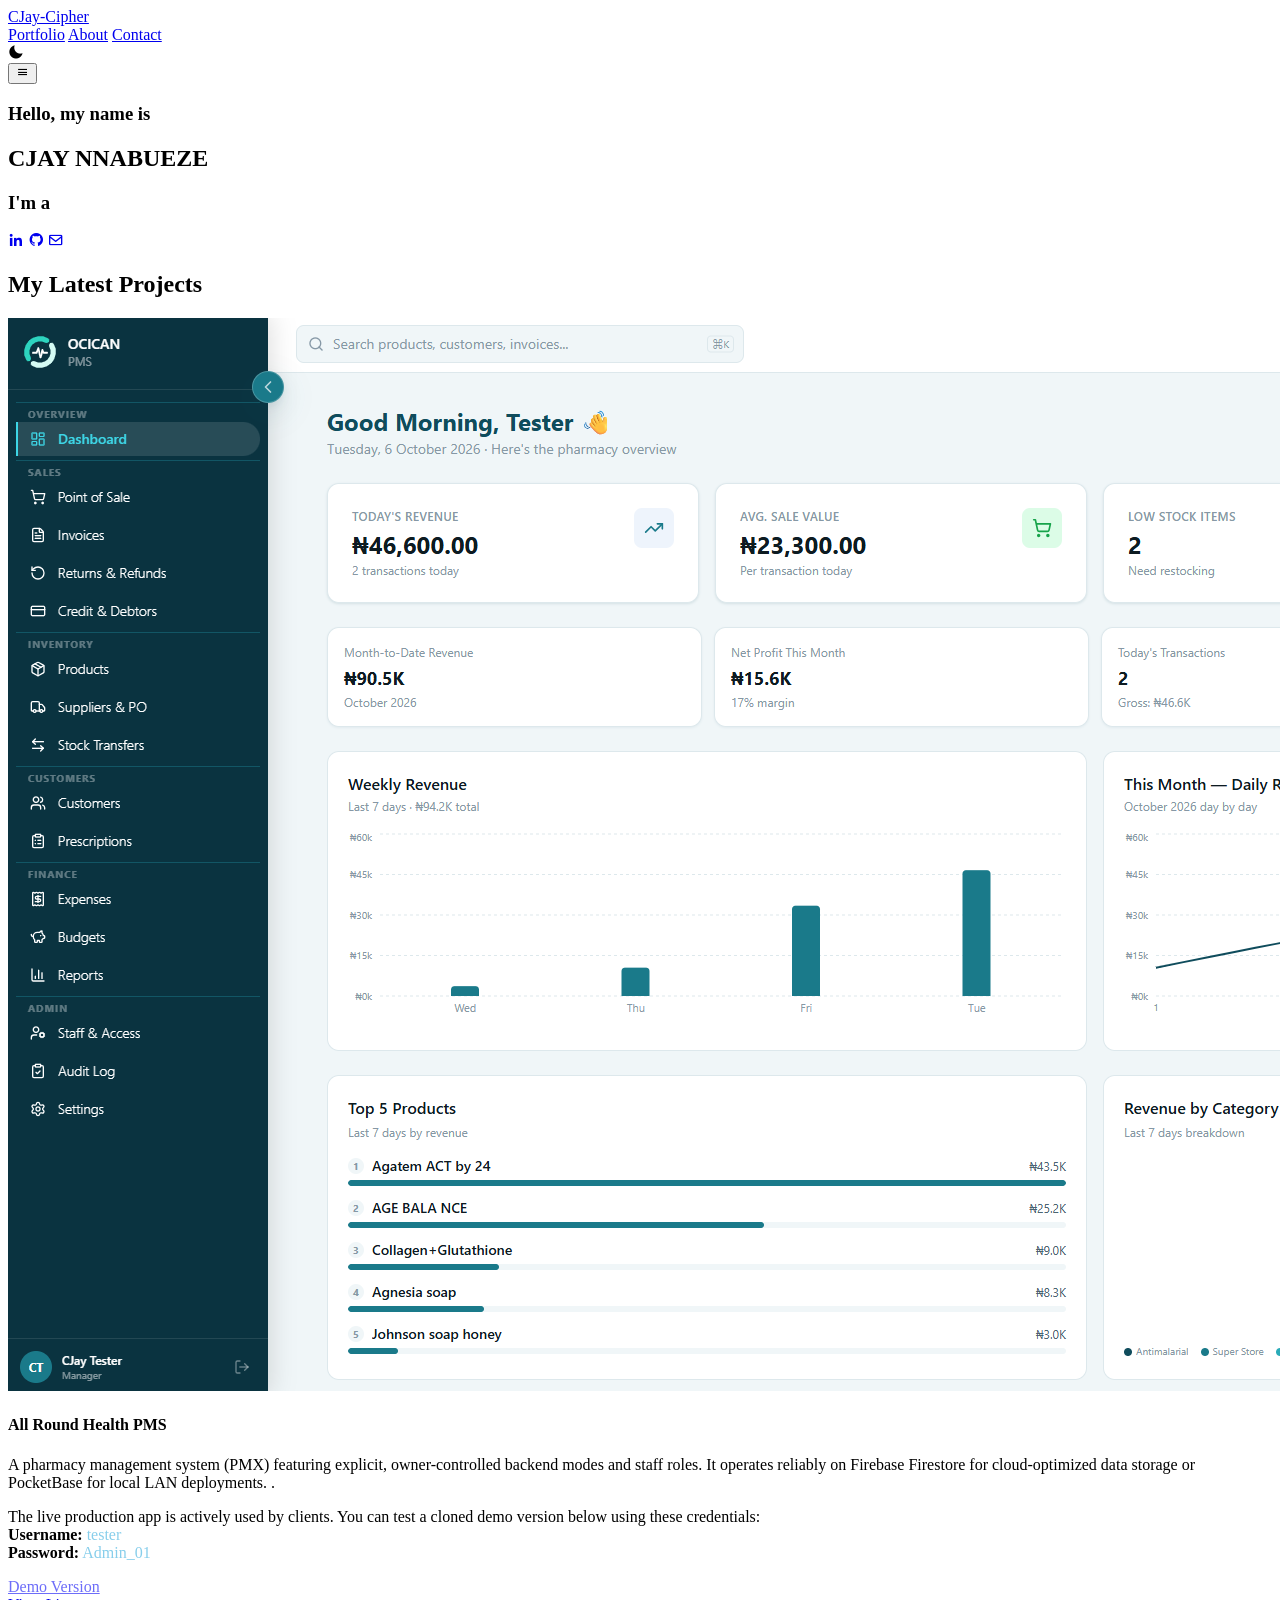
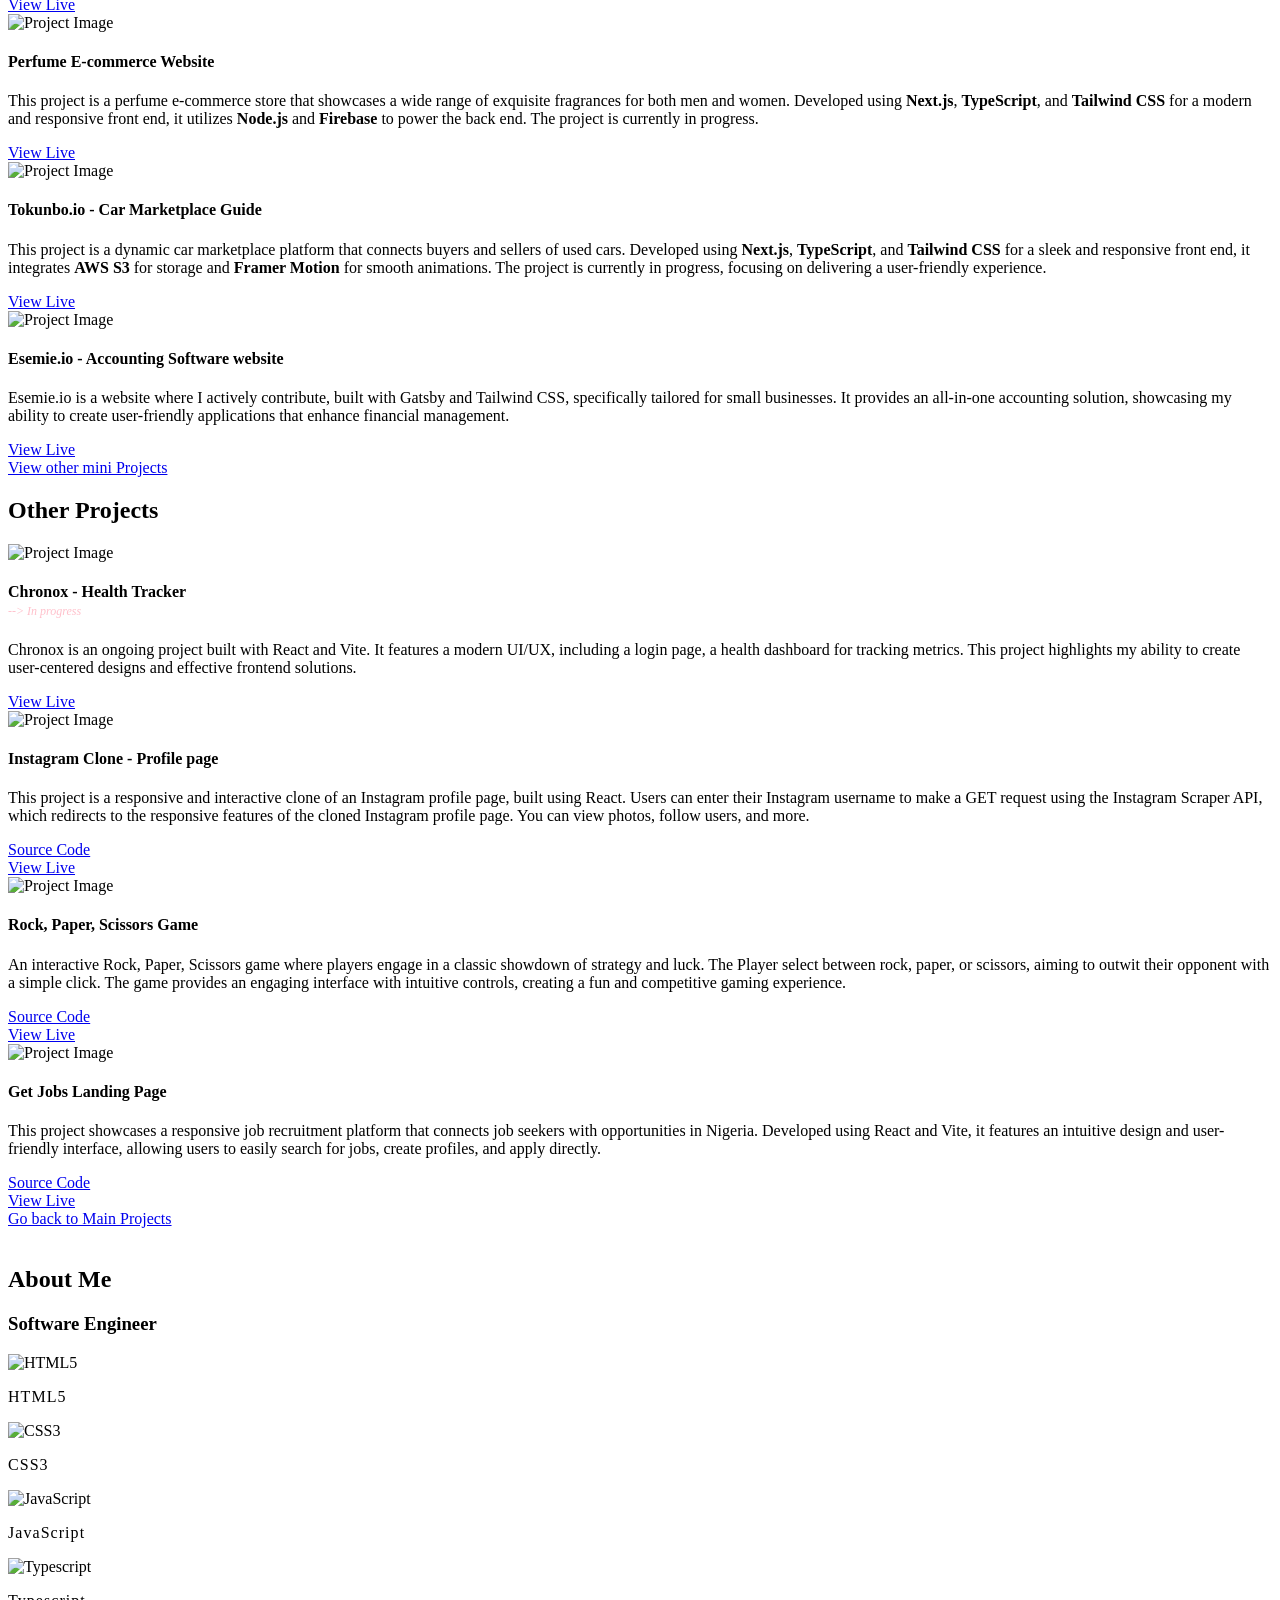
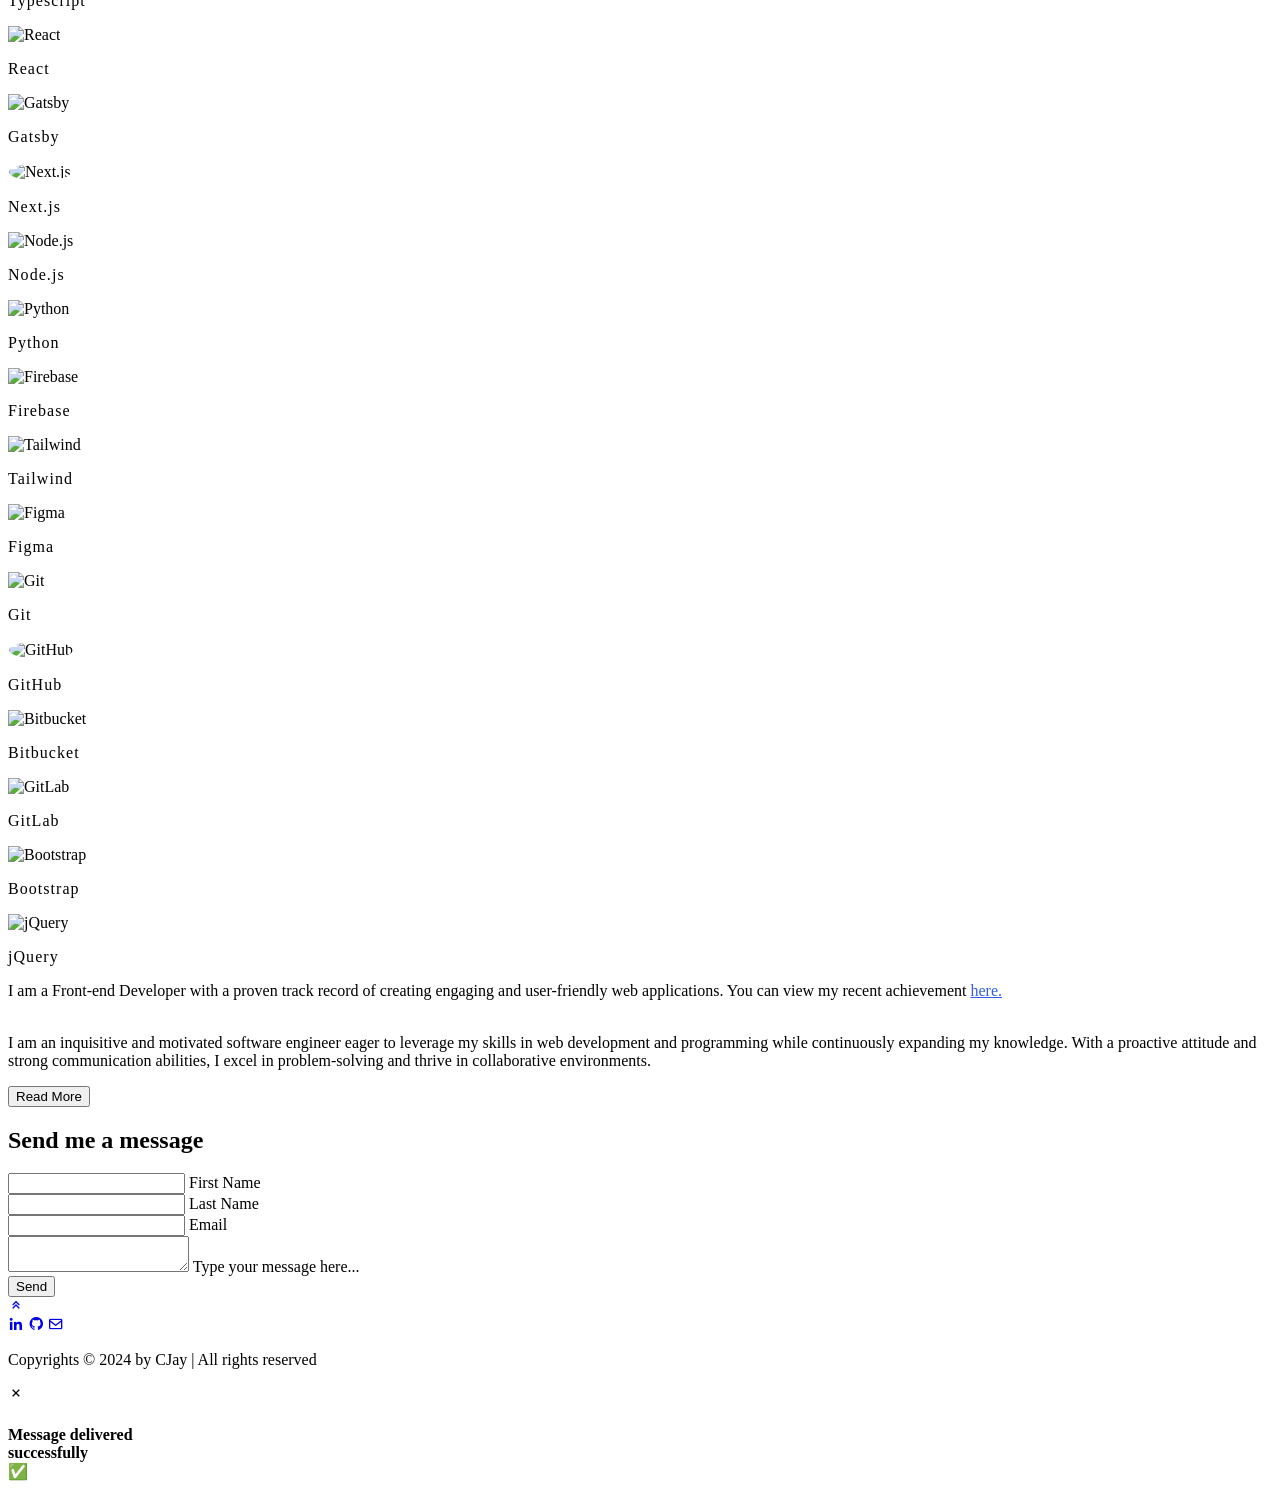
==== index.html @ 2c7e3f36 "New pms project added" ====
<!doctype html>
<html lang="en">
  <head>
    <meta charset="UTF-8" />
    <meta name="viewport" content="width=device-width, initial-scale=1.0" />
    <meta name="description" content="CJay's portfolio showcasing frontend development skills and projects." />
    <meta name="author" content="CJay" />
    <meta name="keywords" content="frontend developer, portfolio, web development, HTML, CSS, JavaScript, React, projects" />
    <title>CJay Portfolio - Frontend Developer</title>
    <link rel="stylesheet" href="style.css" />
    <link rel="stylesheet" href="mq.css" />
    <link rel="icon" type="image/x-icon" href="iil/favicon/logo.ico" />
    <link href="https://unpkg.com/boxicons@2.1.4/css/boxicons.min.css" rel="stylesheet" />
    <link
      href="https://fonts.googleapis.com/css2?family=Poppins:wght@100;200;300;400;500;600;700;800;900&family=Rubik+Doodle+Shadow&family=Rubik+Moonrocks&display=swap"
      rel="stylesheet"
    />
    <!-- <link rel="stylesheet" href="bg_effects.css" /> -->
    <link
      rel="stylesheet"
      href="https://cdnjs.cloudflare.com/ajax/libs/font-awesome/6.0.0-beta3/css/all.min.css"
      integrity="sha384-k6RqeWeci5ZR/Lv4MR0sA0FfDOMm1h4H9z5s3Q1D4K6UuHf5z3P8S1y5r7h8zR"
      crossorigin="anonymous"
    />
  </head>

  <body>
    <div id="container">
      <header>
        <div id="main-logo">
          <!-- <img src="iil/logo/logo2.png" id="logo-img" alt="My Logo"> -->
          <div class="logo-text">
            <a href="#container">CJay-Cipher</a>
          </div>
        </div>

        <nav class="navbar">
          <!-- <a href="#container" class="active">Home</a> -->
          <a href="#portfolio">Portfolio</a>
          <a href="#about">About</a>
          <a href="#contact">Contact</a>
          <div class="night-mode" id="mode-toggle">
            <div class="switch-mode">
              <i class="bx bxs-moon"></i>
              <!-- <i class='bx bx-sun'></i> -->
            </div>
          </div>
        </nav>
        <button class="menu-icon">
          <i class="bx bx-menu"></i>
        </button>
      </header>

      <div id="body-container">
        <section id="home">
          <div class="box-content">
            <div class="text-content">
              <h3>Hello, my name is</h3>
              <h1 id="name-text" data-text="CJAY NNABUEZE">CJAY NNABUEZE</h1>
              <div class="my-title">
                <span>
                  <h3>I'm a</h3>
                </span>
                <span>
                  <h3 id="string-typing"></h3>
                </span>
              </div>

              <div class="socials">
                <a href="https://linkedin.com/in/chijioke-nnabueze-73435376" target="_blank"><i class="bx bxl-linkedin"></i></a>
                <a href="https://github.com/CJay-Cipher" target="_blank"><i class="bx bxl-github"></i></a>
                <a href="mailto:nnabuezecjay@gmail.com" target="_blank"><i class="bx bx-envelope"></i></a>
              </div>
            </div>
          </div>
        </section>

        <section id="portfolio-section">
          <section id="portfolio">
            <h2>My Latest Projects</h2>
            <div class="projects">
              <article class="box">
                <img src="iil/image/ARH_dashboard2.png" class="box-img" alt="All Round Health PMS Dashboard" />
                <div class="project-text-content">
                  <h4>All Round Health PMS</h4>
                  <p>
                    A pharmacy management system (PMX) featuring explicit, owner-controlled backend modes and staff roles. It operates reliably on Firebase Firestore for
                    cloud-optimized data storage or PocketBase for local LAN deployments. .
                  </p>
                  <p>
                    The live production app is actively used by clients. You can test a cloned demo version below using these credentials:<br />
                    <strong>Username:</strong> <span style="color: skyblue">tester</span><br />
                    <strong>Password:</strong> <span style="color: skyblue">Admin_01</span>
                  </p>
                  <div class="project-options">
                    <div class="live-demo">
                      <a href="https://ocican-pms.vercel.app/" style="color: #6d6df9" target="_blank">Demo Version</a>
                      <!-- <a href="#" target="_blank">Source Code</a> -->
                    </div>
                    <a href="https://www.allroundhealth.com.ng/" target="_blank" class="source-code">View Live</a>
                  </div>
                </div>
              </article>

              <article class="box">
                <img src="iil/image/joehart-store.png" class="box-img" alt="Project Image" />
                <div class="project-text-content">
                  <h4>
                    Perfume E-commerce Website <br />
                    <!-- <span style="color: pink; font-size: 12px; font-weight: 400; text-align: center; font-style: italic"> In progress </span> -->
                  </h4>
                  <p>
                    This project is a perfume e-commerce store that showcases a wide range of exquisite fragrances for both men and women. Developed using
                    <strong>Next.js</strong>, <strong>TypeScript</strong>, and <strong>Tailwind CSS</strong> for a modern and responsive front end, it utilizes
                    <strong>Node.js</strong> and <strong>Firebase</strong> to power the back end. The project is currently in progress.
                  </p>
                  <div class="project-options">
                    <div class="live-demo">
                      <!-- <a href="" onclick="return false;">Demo</a> -->
                      <!-- <a href="https://github.com/CJay-Cipher/joehart-store" target="_blank">Source Code</a> -->
                      <!-- <a href="" onclick="return false;" target="_blank">Source Code</a> -->
                    </div>
                    <a href="https://joehart-store.vercel.app/" target="_blank" class="source-code">View Live </a>
                  </div>
                </div>
              </article>

              <article class="box">
                <img src="iil/image/tokunbo.io.png" class="box-img" alt="Project Image" />
                <div class="project-text-content">
                  <h4>
                    Tokunbo.io - Car Marketplace Guide <br />
                    <!-- <span style="color: pink; font-size: 12px; font-weight: 400; text-align: center; font-style: italic"> In progress </span> -->
                  </h4>
                  <p>
                    This project is a dynamic car marketplace platform that connects buyers and sellers of used cars. Developed using
                    <strong>Next.js</strong>, <strong>TypeScript</strong>, and <strong>Tailwind CSS</strong> for a sleek and responsive front end, it integrates
                    <strong>AWS S3</strong> for storage and <strong>Framer Motion</strong> for smooth animations. The project is currently in progress, focusing on
                    delivering a user-friendly experience.
                  </p>
                  <div class="project-options">
                    <div class="live-demo">
                      <!-- <a href="" onclick="return false;">Demo</a> -->
                      <!-- <a href="https://github.com/CJay-Cipher/joehart-store" target="_blank">Source Code</a> -->
                      <!-- <a href="" onclick="return false;" target="_blank">Source Code</a> -->
                    </div>
                    <a href="https://tokunbo.io" target="_blank" class="source-code">View Live </a>
                  </div>
                </div>
              </article>

              <article class="box">
                <img src="iil/image/esemie-io.png" class="box-img" alt="Project Image" />
                <div class="project-text-content">
                  <h4>Esemie.io - Accounting Software website</h4>
                  <p>
                    Esemie.io is a website where I actively contribute, built with Gatsby and Tailwind CSS, specifically tailored for small businesses. It provides an
                    all-in-one accounting solution, showcasing my ability to create user-friendly applications that enhance financial management.
                  </p>
                  <div class="project-options">
                    <div class="live-demo"></div>
                    <a href="https://esemie.io/" target="_blank" class="source-code">View Live </a>
                  </div>
                </div>
              </article>
            </div>
            <div class="other-projects" id="toggleToOther"><a href="#portfolio-section">View other mini Projects</a></div>
          </section>

          <section id="other-portfolio">
            <h2>Other Projects</h2>
            <div class="projects">
              <article class="box">
                <img src="iil/image/chronox.png" class="box-img" alt="Project Image" />
                <div class="project-text-content">
                  <h4>
                    Chronox - Health Tracker <br />
                    <span style="color: pink; font-size: 12px; font-weight: 400; text-align: center; font-style: italic"> --> In progress </span>
                  </h4>
                  <p>
                    Chronox is an ongoing project built with React and Vite. It features a modern UI/UX, including a login page, a health dashboard for tracking metrics.
                    This project highlights my ability to create user-centered designs and effective frontend solutions.
                  </p>
                  <div class="project-options">
                    <div class="live-demo">
                      <!-- <a href="" onclick="return false;">Demo</a> -->
                      <!-- <a href="" onclick="return false;" target="_blank">Source Code</a> -->
                    </div>

                    <a href="https://chronox-rho.vercel.app/" target="_blank" class="source-code">View Live </a>
                    <!-- <a href="https://chronox.com.ng/" target="_blank" class="source-code">View Live </a> -->
                  </div>
                </div>
              </article>

              <article class="box">
                <img src="iil/image/instagram-clone-home.png" class="box-img" alt="Project Image" />
                <div class="project-text-content">
                  <h4>Instagram Clone - Profile page</h4>
                  <p>
                    This project is a responsive and interactive clone of an Instagram profile page, built using React. Users can enter their Instagram username to make a
                    GET request using the Instagram Scraper API, which redirects to the responsive features of the cloned Instagram profile page. You can view photos,
                    follow users, and more.
                  </p>
                  <div class="project-options">
                    <div class="live-demo">
                      <!-- <a href="" onclick="return false;">Demo</a> -->
                      <a href="https://github.com/CJay-Cipher/Instagram-Clone" target="_blank">Source Code</a>
                    </div>

                    <a href="https://instagram-clone-nine-plum.vercel.app/" target="_blank" class="source-code">View Live</a>
                  </div>
                </div>
              </article>

              <article class="box">
                <img src="iil/image/rock-paper-scissors.jpg" class="box-img" alt="Project Image" />
                <div class="project-text-content">
                  <h4>Rock, Paper, Scissors Game</h4>
                  <p>
                    An interactive Rock, Paper, Scissors game where players engage in a classic showdown of strategy and luck. The Player select between rock, paper, or
                    scissors, aiming to outwit their opponent with a simple click. The game provides an engaging interface with intuitive controls, creating a fun and
                    competitive gaming experience.
                  </p>
                  <div class="project-options">
                    <div class="live-demo">
                      <!-- <a href="" onclick="return false;">Demo</a> -->
                      <a href="https://github.com/CJay-Cipher/portfolio/tree/main/rps_game" target="_blank">Source Code</a>
                    </div>
                    <a href="rps_game/" target="_blank" class="source-code">View Live </a>
                  </div>
                </div>
              </article>

              <!-- <article class="box">
                <img src="iil/image/invoice_page.png" class="box-img" alt="Project Image" />
                <div class="project-text-content">
                  <h4>Esemie Invoice Dashboard Page</h4>
                  <p>
                    This is an Invoice page that enables users to view their invoice history and streamline cash flow. Designed with responsiveness in mind, it ensures a
                    seamless experience on all devices. This project was part of an assessment task, utilizing React, Tailwind CSS, TypeScript, and Zustand for state
                    management.
                  </p>
                  <div class="project-options">
                    <div class="live-demo">
                      <a href="https://github.com/CJay-Cipher/Esemie_view_invoice_page" target="_blank">Source Code</a>
                    </div>
                    <a href="https://esemie-view-invoice-page.vercel.app/" target="_blank" class="source-code">View Live </a>
                  </div>
                </div>
              </article> -->

              <!-- <article class="box">
                <img src="./iil/image/microsoft_clone_big.jpg" class="box-img" alt="Project Image" />
                <div class="project-text-content">
                  <h4>Microsoft Landing Page Clone</h4>
                  <p>
                    A responsive clone of the Microsoft.com landing page, this project demonstrates my expertise in HTML, CSS, and JavaScript. It features a sleek design
                    and seamless navigation, showcasing my ability to create modern, user-friendly web experiences.
                  </p>
                  <div class="project-options">
                    <div class="live-demo">
                      <a href="" onclick="return false;">Demo</a>
                      <a href="https://github.com/CJay-Cipher/portfolio/tree/main/microsoft_clone" target="_blank">Source Code</a>
                    </div>
                    <a href="./microsoft_clone/" target="_blank" class="source-code">View Live </a>
                  </div>
                </div>
              </article> -->

              <article class="box">
                <img src="./iil/image/get_a_job_big.png" class="box-img" alt="Project Image" />
                <div class="project-text-content">
                  <h4>Get Jobs Landing Page</h4>
                  <p>
                    This project showcases a responsive job recruitment platform that connects job seekers with opportunities in Nigeria. Developed using React and Vite,
                    it features an intuitive design and user-friendly interface, allowing users to easily search for jobs, create profiles, and apply directly.
                  </p>

                  <p></p>
                  <div class="project-options">
                    <div class="live-demo">
                      <!-- <a href="" onclick="return false;">Demo</a> -->
                      <a href="https://github.com/CJay-Cipher/getajob-landing-page" target="_blank">Source Code</a>
                    </div>

                    <a href="https://getajob-landing-page.vercel.app/" target="_blank" class="source-code">View Live </a>
                  </div>
                </div>
              </article>

              <!-- <article class="box">
                <img src="./iil/image/sports_car_page_big.jpg" class="box-img" alt="Project Image" />
                <div class="project-text-content">
                  <h4>Sport Car Home Page</h4>
                  <p>
                    An animated car landing page featuring a sleek design with sections for home, about, reviews, and features. Captivating visuals and smooth animations
                    create an engaging user experience, effectively showcasing the car dealership experience.
                  </p>
                  <div class="project-options">
                    <div class="live-demo">
                      <a href="https://github.com/CJay-Cipher/portfolio/tree/main/car_landing_page" target="_blank">Source Code</a>
                    </div>
                    <a href="./car_landing_page/" target="_blank" class="source-code">View Live </a>
                  </div>
                </div>
              </article> -->
            </div>
            <div class="other-projects" id="toggleToMain">
              <a href="#portfolio-section">Go back to Main Projects</a>
            </div>
          </section>
        </section>

        <section id="about">
          <div class="about-container">
            <div class="img-container">
              <div class="hexagon">
                <div class="shape">
                  <img src="iil/image/cartoon-no_bg.png" alt="" />
                </div>
              </div>
            </div>

            <div class="about-content">
              <h1>About Me</h1>
              <h3>Software Engineer</h3>
              <div class="skills wrapper">
                <div class="tools item1">
                  <img src="iil/icon/html.svg" alt="HTML5" />
                  <p style="font-weight: 400; letter-spacing: 1.05px">HTML5</p>
                </div>
                <div class="tools item2">
                  <img src="iil/icon/css.svg" alt="CSS3" />
                  <p style="font-weight: 400; letter-spacing: 1.05px">CSS3</p>
                </div>
                <div class="tools item3">
                  <img src="iil/icon/javascript.svg" alt="JavaScript" />
                  <p style="font-weight: 400; letter-spacing: 1.05px">JavaScript</p>
                </div>
                <div class="tools item4">
                  <img src="iil/icon/typescript.svg" alt="Typescript" />
                  <p style="font-weight: 400; letter-spacing: 1.05px">Typescript</p>
                </div>
                <div class="tools item5">
                  <img src="iil/icon/react-native.svg" alt="React" />
                  <p style="font-weight: 400; letter-spacing: 1.05px">React</p>
                </div>
                <div class="tools item6">
                  <img src="iil/icon/gatsby.svg" alt="Gatsby" />
                  <p style="font-weight: 400; letter-spacing: 1.05px">Gatsby</p>
                </div>
                <div class="tools item7">
                  <img src="iil/icon/next-js.svg" alt="Next.js" style="background-color: white; border-radius: 50%; border: 1px solid white" />
                  <p style="font-weight: 400; letter-spacing: 1.05px">Next.js</p>
                </div>
                <div class="tools item8">
                  <img src="iil/icon/node-js.svg" alt="Node.js" />
                  <p style="font-weight: 400; letter-spacing: 1.05px">Node.js</p>
                </div>
                <div class="tools item9">
                  <img src="iil/icon/python.svg" alt="Python" />
                  <p style="font-weight: 400; letter-spacing: 1.05px">Python</p>
                </div>
                <div class="tools item10">
                  <img src="iil/icon/firebase.svg" alt="Firebase" />
                  <p style="font-weight: 400; letter-spacing: 1.05px">Firebase</p>
                </div>
                <div class="tools item11">
                  <img src="iil/icon/tailwind-css.svg" alt="Tailwind" />
                  <p style="font-weight: 400; letter-spacing: 1.05px">Tailwind</p>
                </div>
                <div class="tools item12">
                  <img src="iil/icon/figma.svg" alt="Figma" />
                  <p style="font-weight: 400; letter-spacing: 1.05px">Figma</p>
                </div>
                <div class="tools item13">
                  <img src="iil/icon/git.svg" alt="Git" />
                  <p style="font-weight: 400; letter-spacing: 1.05px">Git</p>
                </div>
                <div class="tools item14">
                  <img src="iil/icon/github.svg" alt="GitHub" style="background-color: white; border-radius: 50%; border: 1px solid white" />
                  <p style="font-weight: 400; letter-spacing: 1.05px">GitHub</p>
                </div>
                <div class="tools item15">
                  <img src="iil/icon/bitbucket.svg" alt="Bitbucket" />
                  <p style="font-weight: 400; letter-spacing: 1.05px">Bitbucket</p>
                </div>
                <div class="tools item16">
                  <img src="iil/icon/gitlab.svg" alt="GitLab" />
                  <p style="font-weight: 400; letter-spacing: 1.05px">GitLab</p>
                </div>
                <div class="tools item17">
                  <img src="iil/icon/bootstrap.svg" alt="Bootstrap" />
                  <p style="font-weight: 400; letter-spacing: 1.05px">Bootstrap</p>
                </div>
                <div class="tools item18">
                  <img src="iil/icon/jquery.svg" alt="jQuery" />
                  <p style="font-weight: 400; letter-spacing: 1.05px">jQuery</p>
                </div>
              </div>
              <p>
                I am a <span class="styled-text">Front-end Developer</span> with a proven track record of creating engaging and user-friendly web applications. You can
                view my recent achievement
                <a href="https://savanna.alxafrica.com/certificates/L6Ec2spCrz" target="_blank" rel="noopener noreferrer" style="color: #315cec; font-weight: 500">
                  here.
                </a>
              </p>
              <div class="more-text hide">
                <p>
                  <br />I am an inquisitive and motivated software engineer eager to leverage my skills in web development and programming while continuously expanding my
                  knowledge. With a proactive attitude and strong communication abilities, I excel in problem-solving and thrive in collaborative environments.
                </p>
              </div>
              <button class="more-about-me">Read More</button>
            </div>
          </div>
        </section>

        <section id="contact">
          <form class="contact-container" onsubmit="sendEmail(event)">
            <h2>Send me a message</h2>
            <div class="row1">
              <div class="col">
                <div class="contact-input-box">
                  <input type="text" id="first-name" required="required" />
                  <span class="contact-text">First Name</span>
                  <span class="contact-line"></span>
                </div>
              </div>
              <div class="col">
                <div class="contact-input-box">
                  <input type="text" id="last-name" required="required" />
                  <span class="contact-text">Last Name</span>
                  <span class="contact-line"></span>
                </div>
              </div>
            </div>

            <div class="row1">
              <div class="col">
                <div class="contact-input-box">
                  <input type="text" id="email-address" required="required" />
                  <span class="contact-text">Email</span>
                  <span class="contact-line"></span>
                </div>
              </div>
            </div>

            <div class="row1">
              <div class="col">
                <div class="contact-input-box textarea">
                  <textarea id="contact-message" required="required"></textarea>
                  <span class="contact-text">Type your message here...</span>
                  <span class="contact-line"></span>
                </div>
              </div>
            </div>

            <div class="row1">
              <div class="col">
                <input type="submit" value="Send" class="submit-message" />
              </div>
            </div>
          </form>
        </section>
      </div>

      <a href="#home" id="move-to-top"><i class="bx bx-chevrons-up"></i></a>

      <footer>
        <div class="footer-socials">
          <a href="https://linkedin.com/in/chijioke-nnabueze-73435376" target="_blank"><i class="bx bxl-linkedin"></i></a>
          <a href="https://github.com/CJay-Cipher" target="_blank"><i class="bx bxl-github"></i></a>
          <a href="mailto:nnabuezecjay@gmail.com" target="_blank"><i class="bx bx-envelope"></i></a>
        </div>
        <p>Copyrights © 2024 by CJay | All rights reserved</p>
      </footer>
    </div>

    <div id="loader"></div>
    <div id="message-success">
      <div id="report-cancel">
        <i class="bx bx-x"></i>
      </div>
      <h4>Message delivered<br />successfully<br />✅</h4>
    </div>

    <script src="https://unpkg.com/typed.js@2.1.0/dist/typed.umd.js"></script>
    <script src="script.js"></script>
    <script src="contactform.js"></script>
    <script src="https://smtpjs.com/v3/smtp.js"></script>
  </body>
</html>
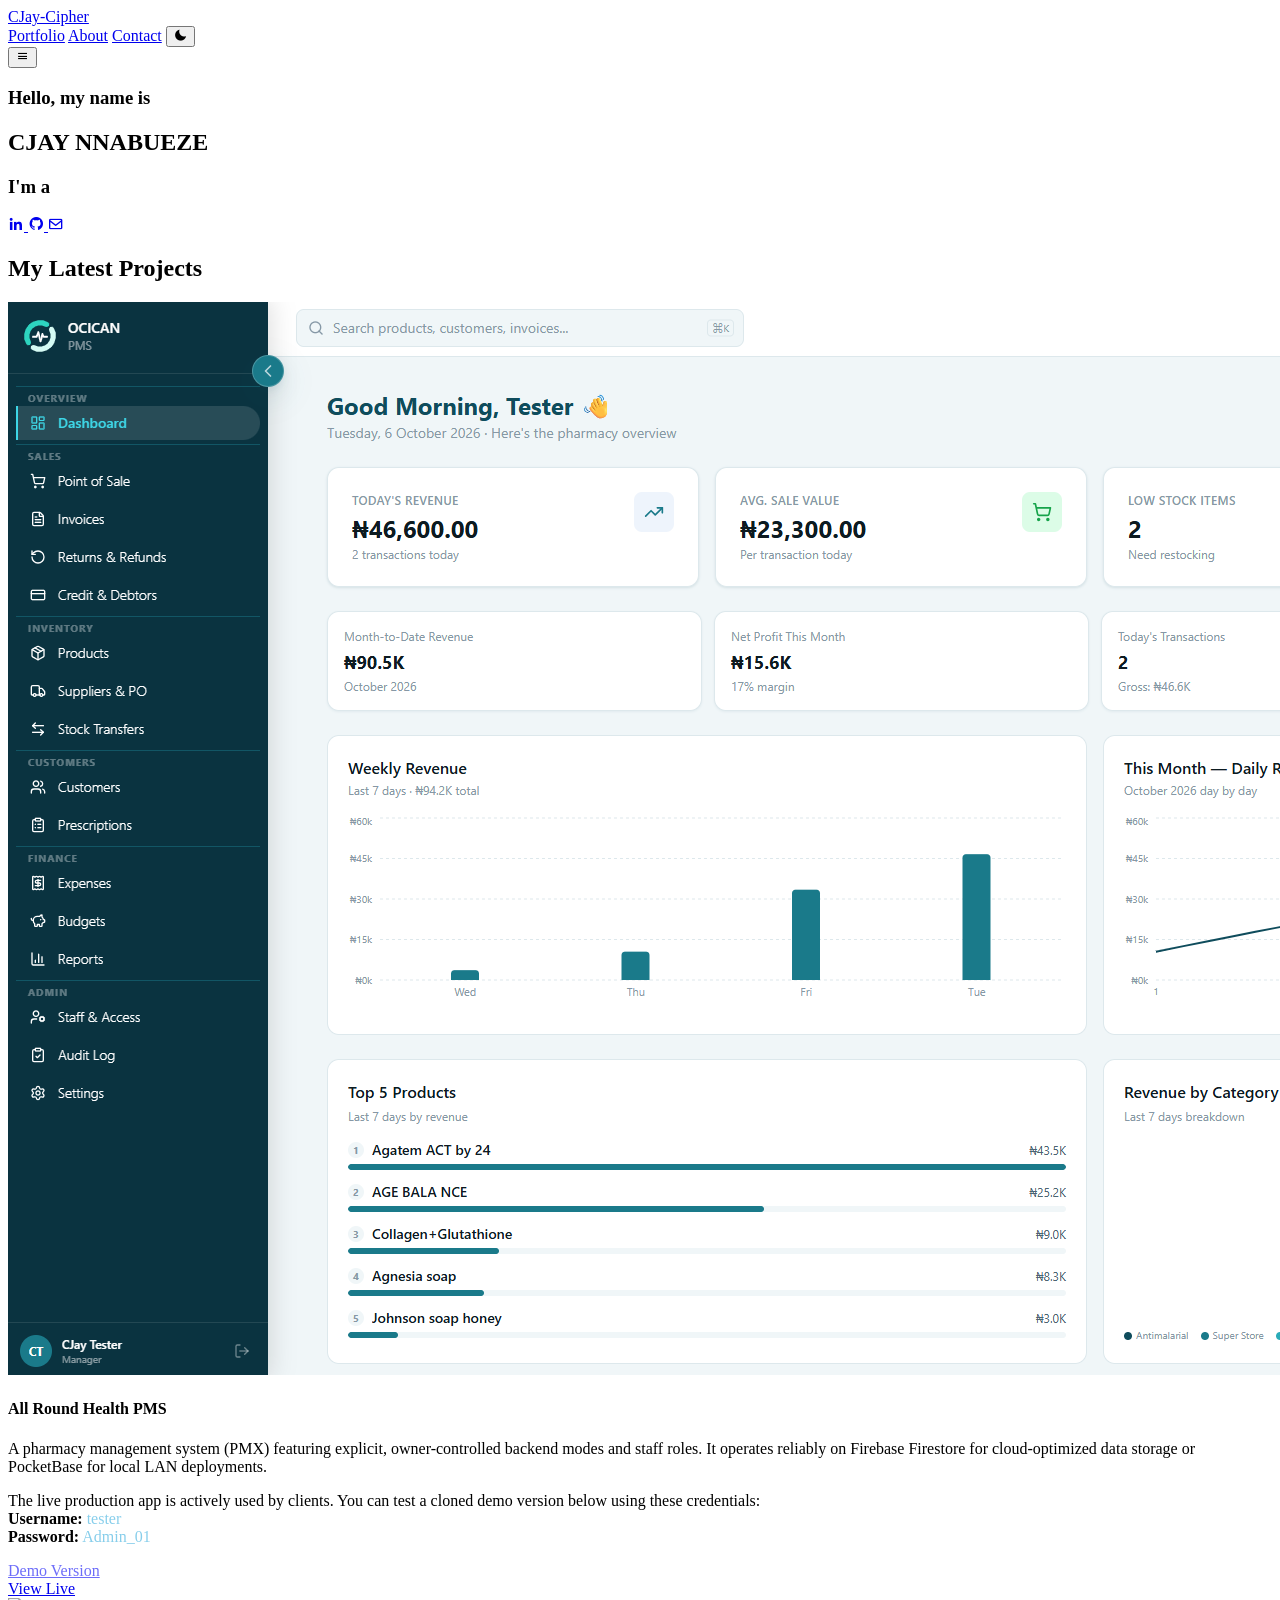
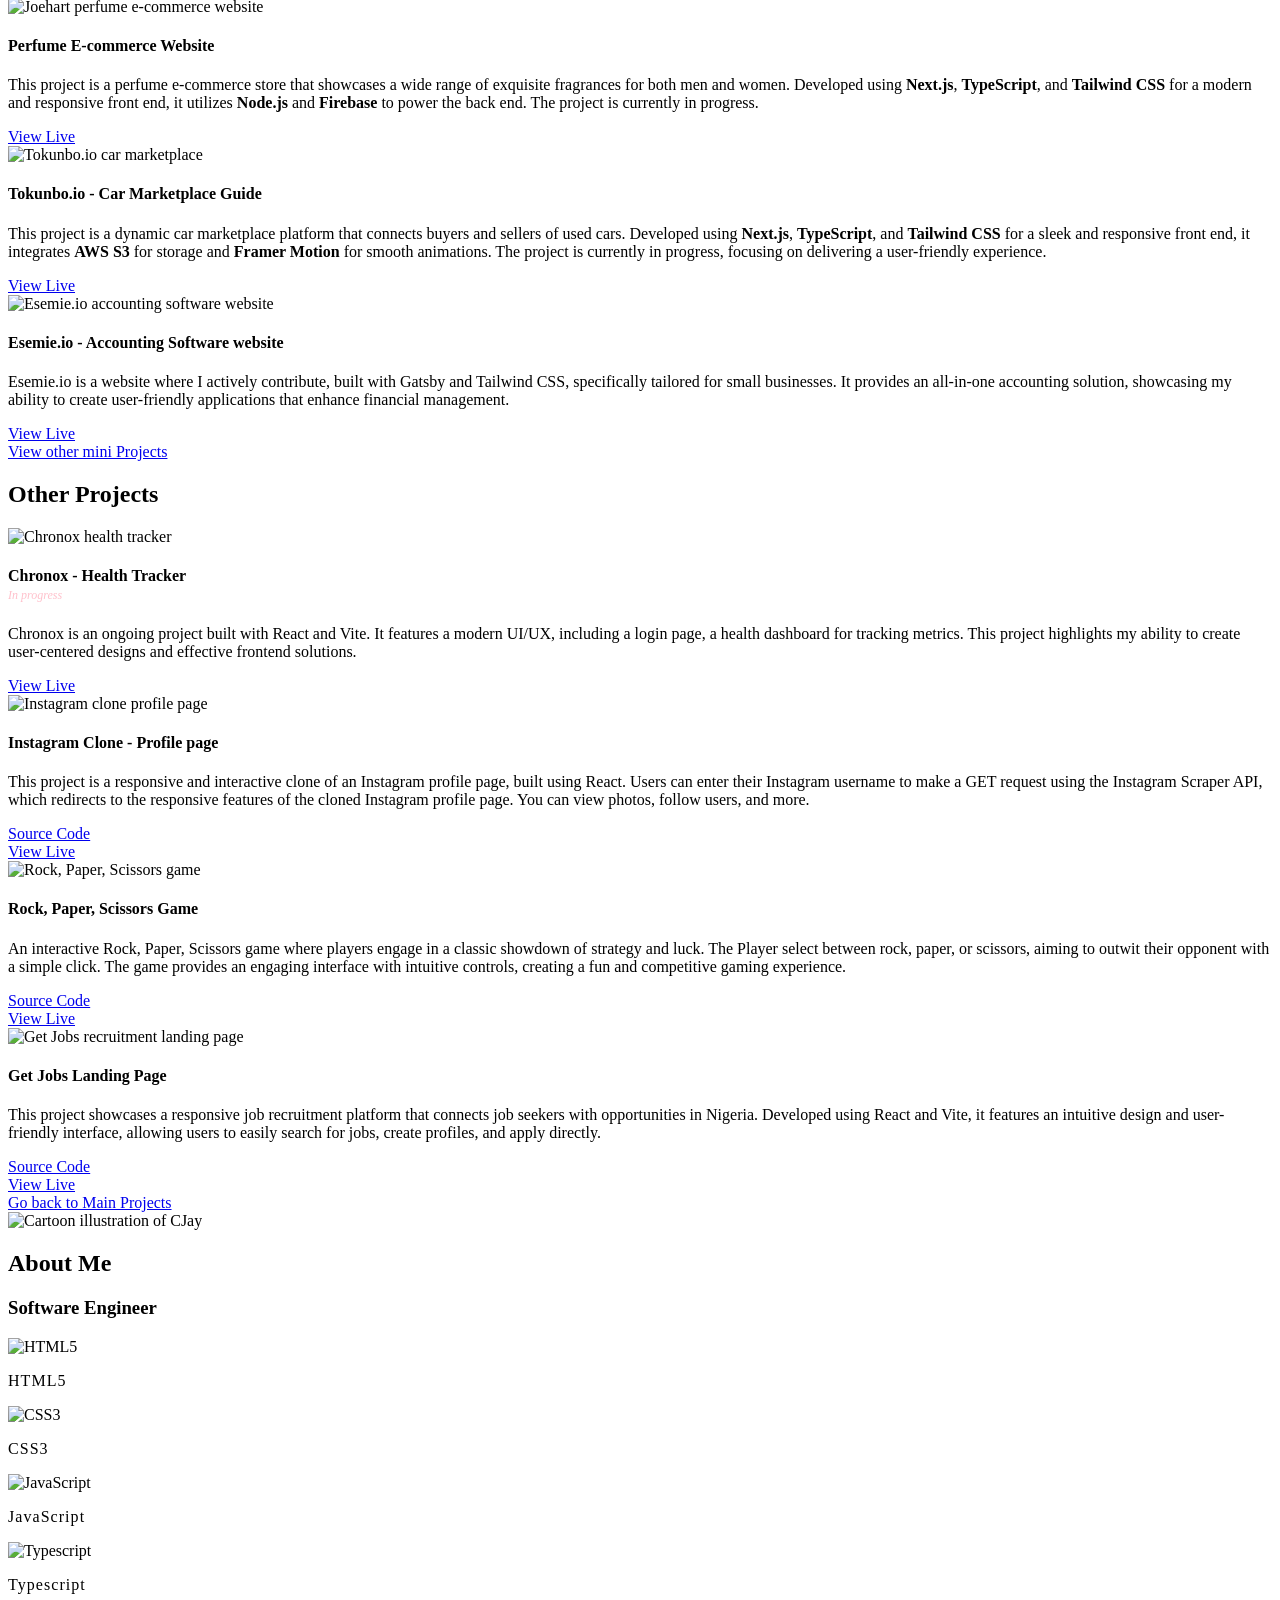
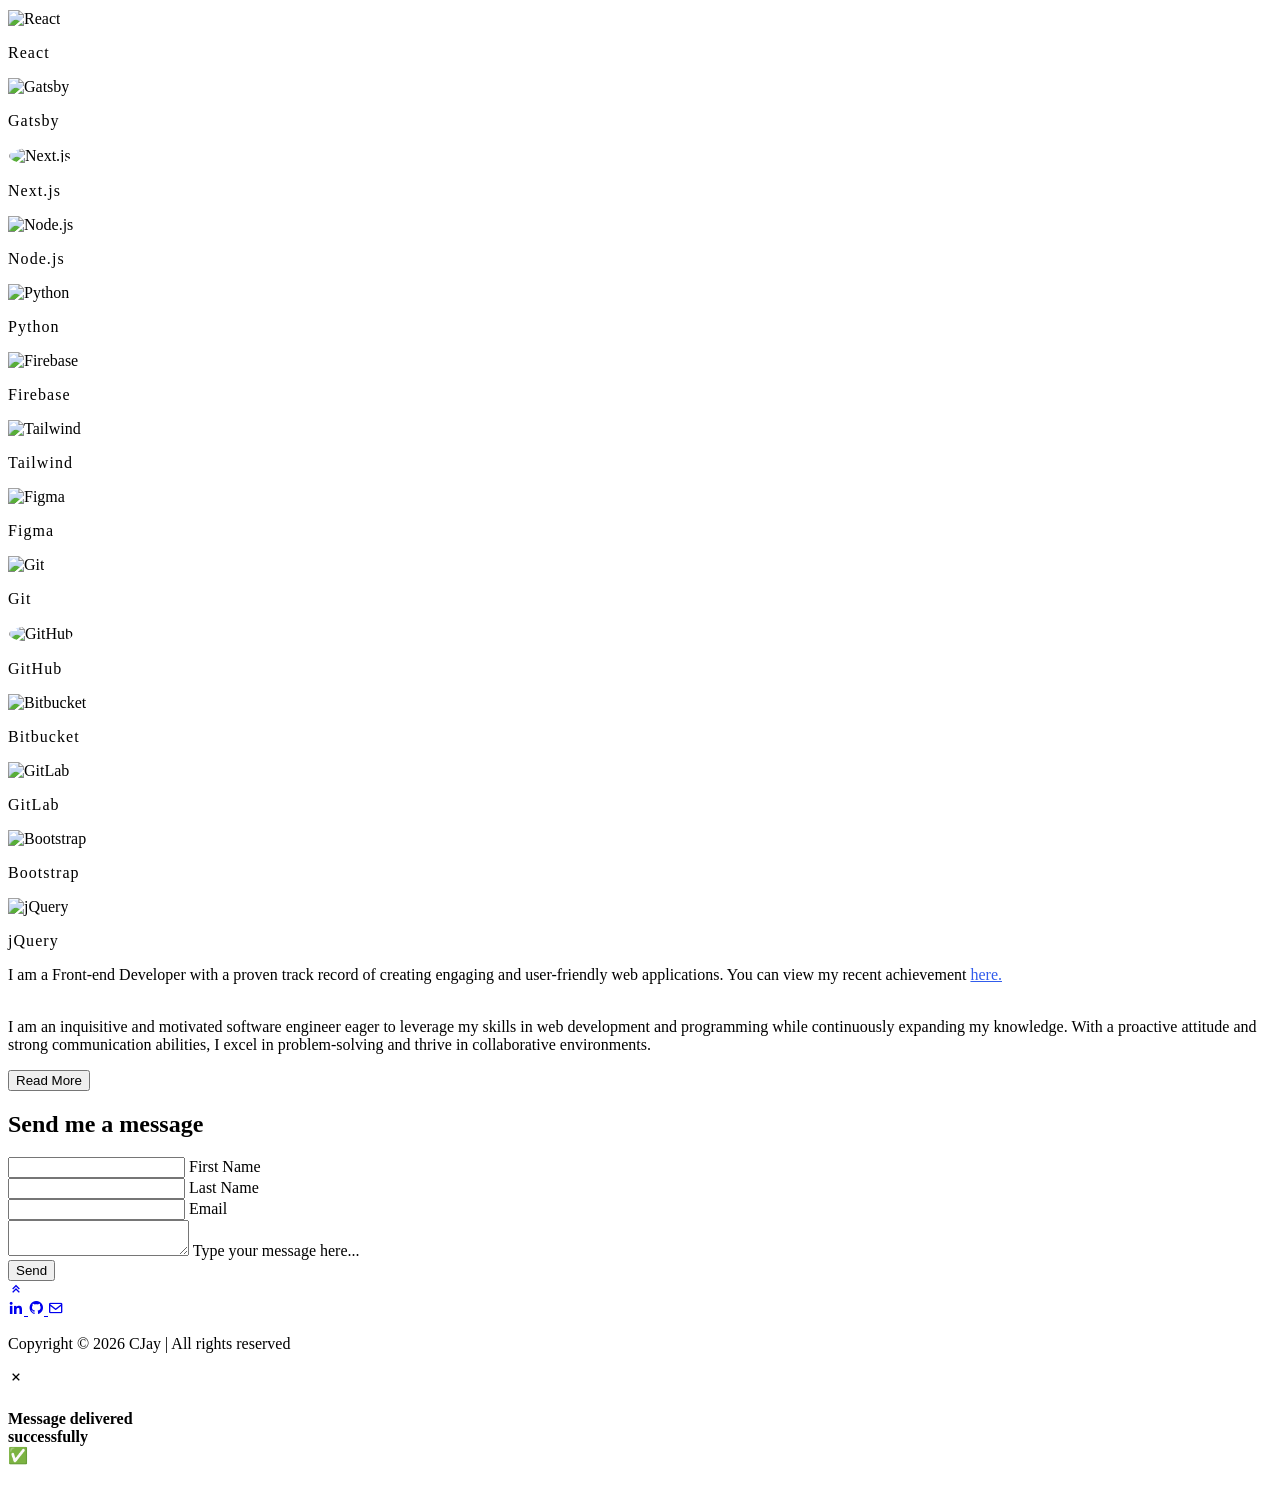
==== commit a41fa282: "Portfolio page update" ====
--- a/index.html
+++ b/index.html
@@ -16,12 +16,6 @@
       rel="stylesheet"
     />
     <!-- <link rel="stylesheet" href="bg_effects.css" /> -->
-    <link
-      rel="stylesheet"
-      href="https://cdnjs.cloudflare.com/ajax/libs/font-awesome/6.0.0-beta3/css/all.min.css"
-      integrity="sha384-k6RqeWeci5ZR/Lv4MR0sA0FfDOMm1h4H9z5s3Q1D4K6UuHf5z3P8S1y5r7h8zR"
-      crossorigin="anonymous"
-    />
   </head>
 
   <body>
@@ -39,15 +33,16 @@
           <a href="#portfolio">Portfolio</a>
           <a href="#about">About</a>
           <a href="#contact">Contact</a>
-          <div class="night-mode" id="mode-toggle">
+          <button class="night-mode" id="mode-toggle" type="button" aria-label="Toggle dark mode">
             <div class="switch-mode">
-              <i class="bx bxs-moon"></i>
+              <i class="bx bxs-moon" aria-hidden="true"></i>
               <!-- <i class='bx bx-sun'></i> -->
             </div>
-          </div>
+          </button>
         </nav>
-        <button class="menu-icon">
-          <i class="bx bx-menu"></i>
+
+        <button class="menu-icon" type="button" aria-label="Open navigation menu">
+          <i class="bx bx-menu" aria-hidden="true"></i>
         </button>
       </header>
 
@@ -57,19 +52,39 @@
             <div class="text-content">
               <h3>Hello, my name is</h3>
               <h1 id="name-text" data-text="CJAY NNABUEZE">CJAY NNABUEZE</h1>
+
               <div class="my-title">
-                <span>
-                  <h3>I'm a</h3>
-                </span>
-                <span>
-                  <h3 id="string-typing"></h3>
-                </span>
+                <h3>I'm a</h3>
+                <h3 id="string-typing"></h3>
               </div>
 
               <div class="socials">
-                <a href="https://linkedin.com/in/chijioke-nnabueze-73435376" target="_blank"><i class="bx bxl-linkedin"></i></a>
-                <a href="https://github.com/CJay-Cipher" target="_blank"><i class="bx bxl-github"></i></a>
-                <a href="mailto:nnabuezecjay@gmail.com" target="_blank"><i class="bx bx-envelope"></i></a>
+                <a
+                  href="https://linkedin.com/in/chijioke-nnabueze-73435376"
+                  target="_blank"
+                  rel="noopener noreferrer"
+                  aria-label="LinkedIn profile"
+                >
+                  <i class="bx bxl-linkedin" aria-hidden="true"></i>
+                </a>
+
+                <a
+                  href="https://github.com/CJay-Cipher"
+                  target="_blank"
+                  rel="noopener noreferrer"
+                  aria-label="GitHub profile"
+                >
+                  <i class="bx bxl-github" aria-hidden="true"></i>
+                </a>
+
+                <a
+                  href="mailto:nnabuezecjay@gmail.com"
+                  target="_blank"
+                  rel="noopener noreferrer"
+                  aria-label="Send email"
+                >
+                  <i class="bx bx-envelope" aria-hidden="true"></i>
+                </a>
               </div>
             </div>
           </div>
@@ -78,156 +93,324 @@
         <section id="portfolio-section">
           <section id="portfolio">
             <h2>My Latest Projects</h2>
+
             <div class="projects">
               <article class="box">
-                <img src="iil/image/ARH_dashboard2.png" class="box-img" alt="All Round Health PMS Dashboard" />
+                <img
+                  src="iil/image/ARH_dashboard2.png"
+                  class="box-img"
+                  alt="All Round Health PMS Dashboard"
+                />
+
                 <div class="project-text-content">
                   <h4>All Round Health PMS</h4>
-                  <p>
-                    A pharmacy management system (PMX) featuring explicit, owner-controlled backend modes and staff roles. It operates reliably on Firebase Firestore for
-                    cloud-optimized data storage or PocketBase for local LAN deployments. .
-                  </p>
-                  <p>
-                    The live production app is actively used by clients. You can test a cloned demo version below using these credentials:<br />
-                    <strong>Username:</strong> <span style="color: skyblue">tester</span><br />
-                    <strong>Password:</strong> <span style="color: skyblue">Admin_01</span>
-                  </p>
-                  <div class="project-options">
-                    <div class="live-demo">
-                      <a href="https://ocican-pms.vercel.app/" style="color: #6d6df9" target="_blank">Demo Version</a>
+
+                  <p>
+                    A pharmacy management system (PMX) featuring explicit,
+                    owner-controlled backend modes and staff roles. It operates
+                    reliably on Firebase Firestore for cloud-optimized data
+                    storage or PocketBase for local LAN deployments.
+                  </p>
+
+                  <p>
+                    The live production app is actively used by clients. You can
+                    test a cloned demo version below using these credentials:<br />
+                    <strong>Username:</strong>
+                    <span style="color: skyblue">tester</span><br />
+                    <strong>Password:</strong>
+                    <span style="color: skyblue">Admin_01</span>
+                  </p>
+
+                  <div class="project-options">
+                    <div class="live-demo">
+                      <a
+                        href="https://ocican-pms.vercel.app/"
+                        style="color: #6d6df9"
+                        target="_blank"
+                        rel="noopener noreferrer"
+                      >
+                        Demo Version
+                      </a>
+
                       <!-- <a href="#" target="_blank">Source Code</a> -->
                     </div>
-                    <a href="https://www.allroundhealth.com.ng/" target="_blank" class="source-code">View Live</a>
+
+                    <a
+                      href="https://www.allroundhealth.com.ng/"
+                      target="_blank"
+                      class="source-code"
+                      rel="noopener noreferrer"
+                    >
+                      View Live
+                    </a>
                   </div>
                 </div>
               </article>
 
               <article class="box">
-                <img src="iil/image/joehart-store.png" class="box-img" alt="Project Image" />
+                <img
+                  src="iil/image/joehart-store.png"
+                  class="box-img"
+                  alt="Joehart perfume e-commerce website"
+                />
+
                 <div class="project-text-content">
                   <h4>
                     Perfume E-commerce Website <br />
                     <!-- <span style="color: pink; font-size: 12px; font-weight: 400; text-align: center; font-style: italic"> In progress </span> -->
                   </h4>
-                  <p>
-                    This project is a perfume e-commerce store that showcases a wide range of exquisite fragrances for both men and women. Developed using
-                    <strong>Next.js</strong>, <strong>TypeScript</strong>, and <strong>Tailwind CSS</strong> for a modern and responsive front end, it utilizes
-                    <strong>Node.js</strong> and <strong>Firebase</strong> to power the back end. The project is currently in progress.
-                  </p>
+
+                  <p>
+                    This project is a perfume e-commerce store that showcases a
+                    wide range of exquisite fragrances for both men and women.
+                    Developed using <strong>Next.js</strong>,
+                    <strong>TypeScript</strong>, and
+                    <strong>Tailwind CSS</strong> for a modern and responsive
+                    front end, it utilizes <strong>Node.js</strong> and
+                    <strong>Firebase</strong> to power the back end. The project
+                    is currently in progress.
+                  </p>
+
                   <div class="project-options">
                     <div class="live-demo">
                       <!-- <a href="" onclick="return false;">Demo</a> -->
                       <!-- <a href="https://github.com/CJay-Cipher/joehart-store" target="_blank">Source Code</a> -->
                       <!-- <a href="" onclick="return false;" target="_blank">Source Code</a> -->
                     </div>
-                    <a href="https://joehart-store.vercel.app/" target="_blank" class="source-code">View Live </a>
+
+                    <a
+                      href="https://www.joehartempirefragrance.com.ng/"
+                      target="_blank"
+                      class="source-code"
+                      rel="noopener noreferrer"
+                    >
+                      View Live
+                    </a>
                   </div>
                 </div>
               </article>
 
               <article class="box">
-                <img src="iil/image/tokunbo.io.png" class="box-img" alt="Project Image" />
+                <img
+                  src="iil/image/tokunbo.io.png"
+                  class="box-img"
+                  alt="Tokunbo.io car marketplace"
+                />
+
                 <div class="project-text-content">
                   <h4>
                     Tokunbo.io - Car Marketplace Guide <br />
                     <!-- <span style="color: pink; font-size: 12px; font-weight: 400; text-align: center; font-style: italic"> In progress </span> -->
                   </h4>
-                  <p>
-                    This project is a dynamic car marketplace platform that connects buyers and sellers of used cars. Developed using
-                    <strong>Next.js</strong>, <strong>TypeScript</strong>, and <strong>Tailwind CSS</strong> for a sleek and responsive front end, it integrates
-                    <strong>AWS S3</strong> for storage and <strong>Framer Motion</strong> for smooth animations. The project is currently in progress, focusing on
-                    delivering a user-friendly experience.
-                  </p>
+
+                  <p>
+                    This project is a dynamic car marketplace platform that
+                    connects buyers and sellers of used cars. Developed using
+                    <strong>Next.js</strong>, <strong>TypeScript</strong>, and
+                    <strong>Tailwind CSS</strong> for a sleek and responsive
+                    front end, it integrates <strong>AWS S3</strong> for storage
+                    and <strong>Framer Motion</strong> for smooth animations.
+                    The project is currently in progress, focusing on delivering
+                    a user-friendly experience.
+                  </p>
+
                   <div class="project-options">
                     <div class="live-demo">
                       <!-- <a href="" onclick="return false;">Demo</a> -->
                       <!-- <a href="https://github.com/CJay-Cipher/joehart-store" target="_blank">Source Code</a> -->
                       <!-- <a href="" onclick="return false;" target="_blank">Source Code</a> -->
                     </div>
-                    <a href="https://tokunbo.io" target="_blank" class="source-code">View Live </a>
+
+                    <a
+                      href="https://tokunbo.io"
+                      target="_blank"
+                      class="source-code"
+                      rel="noopener noreferrer"
+                    >
+                      View Live
+                    </a>
                   </div>
                 </div>
               </article>
 
               <article class="box">
-                <img src="iil/image/esemie-io.png" class="box-img" alt="Project Image" />
+                <img
+                  src="iil/image/esemie-io.png"
+                  class="box-img"
+                  alt="Esemie.io accounting software website"
+                />
+
                 <div class="project-text-content">
                   <h4>Esemie.io - Accounting Software website</h4>
-                  <p>
-                    Esemie.io is a website where I actively contribute, built with Gatsby and Tailwind CSS, specifically tailored for small businesses. It provides an
-                    all-in-one accounting solution, showcasing my ability to create user-friendly applications that enhance financial management.
-                  </p>
+
+                  <p>
+                    Esemie.io is a website where I actively contribute, built
+                    with Gatsby and Tailwind CSS, specifically tailored for small
+                    businesses. It provides an all-in-one accounting solution,
+                    showcasing my ability to create user-friendly applications
+                    that enhance financial management.
+                  </p>
+
                   <div class="project-options">
                     <div class="live-demo"></div>
-                    <a href="https://esemie.io/" target="_blank" class="source-code">View Live </a>
+
+                    <a
+                      href="https://esemie.io/"
+                      target="_blank"
+                      class="source-code"
+                      rel="noopener noreferrer"
+                    >
+                      View Live
+                    </a>
                   </div>
                 </div>
               </article>
             </div>
-            <div class="other-projects" id="toggleToOther"><a href="#portfolio-section">View other mini Projects</a></div>
+
+            <div class="other-projects" id="toggleToOther">
+              <a href="#portfolio-section">View other mini Projects</a>
+            </div>
           </section>
 
           <section id="other-portfolio">
             <h2>Other Projects</h2>
+
             <div class="projects">
               <article class="box">
-                <img src="iil/image/chronox.png" class="box-img" alt="Project Image" />
+                <img
+                  src="iil/image/chronox.png"
+                  class="box-img"
+                  alt="Chronox health tracker"
+                />
+
                 <div class="project-text-content">
                   <h4>
                     Chronox - Health Tracker <br />
-                    <span style="color: pink; font-size: 12px; font-weight: 400; text-align: center; font-style: italic"> --> In progress </span>
+                    <span
+                      style="
+                        color: pink;
+                        font-size: 12px;
+                        font-weight: 400;
+                        text-align: center;
+                        font-style: italic;
+                      "
+                    >
+                      In progress
+                    </span>
                   </h4>
-                  <p>
-                    Chronox is an ongoing project built with React and Vite. It features a modern UI/UX, including a login page, a health dashboard for tracking metrics.
-                    This project highlights my ability to create user-centered designs and effective frontend solutions.
-                  </p>
+
+                  <p>
+                    Chronox is an ongoing project built with React and Vite. It
+                    features a modern UI/UX, including a login page, a health
+                    dashboard for tracking metrics. This project highlights my
+                    ability to create user-centered designs and effective
+                    frontend solutions.
+                  </p>
+
                   <div class="project-options">
                     <div class="live-demo">
                       <!-- <a href="" onclick="return false;">Demo</a> -->
                       <!-- <a href="" onclick="return false;" target="_blank">Source Code</a> -->
                     </div>
 
-                    <a href="https://chronox-rho.vercel.app/" target="_blank" class="source-code">View Live </a>
+                    <a
+                      href="https://chronox-rho.vercel.app/"
+                      target="_blank"
+                      class="source-code"
+                      rel="noopener noreferrer"
+                    >
+                      View Live
+                    </a>
+
                     <!-- <a href="https://chronox.com.ng/" target="_blank" class="source-code">View Live </a> -->
                   </div>
                 </div>
               </article>
 
               <article class="box">
-                <img src="iil/image/instagram-clone-home.png" class="box-img" alt="Project Image" />
+                <img
+                  src="iil/image/instagram-clone-home.png"
+                  class="box-img"
+                  alt="Instagram clone profile page"
+                />
+
                 <div class="project-text-content">
                   <h4>Instagram Clone - Profile page</h4>
-                  <p>
-                    This project is a responsive and interactive clone of an Instagram profile page, built using React. Users can enter their Instagram username to make a
-                    GET request using the Instagram Scraper API, which redirects to the responsive features of the cloned Instagram profile page. You can view photos,
-                    follow users, and more.
-                  </p>
+
+                  <p>
+                    This project is a responsive and interactive clone of an
+                    Instagram profile page, built using React. Users can enter
+                    their Instagram username to make a GET request using the
+                    Instagram Scraper API, which redirects to the responsive
+                    features of the cloned Instagram profile page. You can view
+                    photos, follow users, and more.
+                  </p>
+
                   <div class="project-options">
                     <div class="live-demo">
                       <!-- <a href="" onclick="return false;">Demo</a> -->
-                      <a href="https://github.com/CJay-Cipher/Instagram-Clone" target="_blank">Source Code</a>
-                    </div>
-
-                    <a href="https://instagram-clone-nine-plum.vercel.app/" target="_blank" class="source-code">View Live</a>
+
+                      <a
+                        href="https://github.com/CJay-Cipher/Instagram-Clone"
+                        target="_blank"
+                        rel="noopener noreferrer"
+                      >
+                        Source Code
+                      </a>
+                    </div>
+
+                    <a
+                      href="https://instagram-clone-nine-plum.vercel.app/"
+                      target="_blank"
+                      class="source-code"
+                      rel="noopener noreferrer"
+                    >
+                      View Live
+                    </a>
                   </div>
                 </div>
               </article>
 
               <article class="box">
-                <img src="iil/image/rock-paper-scissors.jpg" class="box-img" alt="Project Image" />
+                <img
+                  src="iil/image/rock-paper-scissors.jpg"
+                  class="box-img"
+                  alt="Rock, Paper, Scissors game"
+                />
+
                 <div class="project-text-content">
                   <h4>Rock, Paper, Scissors Game</h4>
-                  <p>
-                    An interactive Rock, Paper, Scissors game where players engage in a classic showdown of strategy and luck. The Player select between rock, paper, or
-                    scissors, aiming to outwit their opponent with a simple click. The game provides an engaging interface with intuitive controls, creating a fun and
-                    competitive gaming experience.
-                  </p>
+
+                  <p>
+                    An interactive Rock, Paper, Scissors game where players
+                    engage in a classic showdown of strategy and luck. The
+                    Player select between rock, paper, or scissors, aiming to
+                    outwit their opponent with a simple click. The game provides
+                    an engaging interface with intuitive controls, creating a
+                    fun and competitive gaming experience.
+                  </p>
+
                   <div class="project-options">
                     <div class="live-demo">
                       <!-- <a href="" onclick="return false;">Demo</a> -->
-                      <a href="https://github.com/CJay-Cipher/portfolio/tree/main/rps_game" target="_blank">Source Code</a>
-                    </div>
-                    <a href="rps_game/" target="_blank" class="source-code">View Live </a>
+
+                      <a
+                        href="https://github.com/CJay-Cipher/portfolio/tree/main/rps_game"
+                        target="_blank"
+                        rel="noopener noreferrer"
+                      >
+                        Source Code
+                      </a>
+                    </div>
+
+                    <a
+                      href="rps_game/"
+                      target="_blank"
+                      class="source-code"
+                      rel="noopener noreferrer"
+                    >
+                      View Live
+                    </a>
                   </div>
                 </div>
               </article>
@@ -269,22 +452,45 @@
               </article> -->
 
               <article class="box">
-                <img src="./iil/image/get_a_job_big.png" class="box-img" alt="Project Image" />
+                <img
+                  src="./iil/image/get_a_job_big.png"
+                  class="box-img"
+                  alt="Get Jobs recruitment landing page"
+                />
+
                 <div class="project-text-content">
                   <h4>Get Jobs Landing Page</h4>
-                  <p>
-                    This project showcases a responsive job recruitment platform that connects job seekers with opportunities in Nigeria. Developed using React and Vite,
-                    it features an intuitive design and user-friendly interface, allowing users to easily search for jobs, create profiles, and apply directly.
-                  </p>
-
-                  <p></p>
+
+                  <p>
+                    This project showcases a responsive job recruitment
+                    platform that connects job seekers with opportunities in
+                    Nigeria. Developed using React and Vite, it features an
+                    intuitive design and user-friendly interface, allowing users
+                    to easily search for jobs, create profiles, and apply
+                    directly.
+                  </p>
+
                   <div class="project-options">
                     <div class="live-demo">
                       <!-- <a href="" onclick="return false;">Demo</a> -->
-                      <a href="https://github.com/CJay-Cipher/getajob-landing-page" target="_blank">Source Code</a>
-                    </div>
-
-                    <a href="https://getajob-landing-page.vercel.app/" target="_blank" class="source-code">View Live </a>
+
+                      <a
+                        href="https://github.com/CJay-Cipher/getajob-landing-page"
+                        target="_blank"
+                        rel="noopener noreferrer"
+                      >
+                        Source Code
+                      </a>
+                    </div>
+
+                    <a
+                      href="https://getajob-landing-page.vercel.app/"
+                      target="_blank"
+                      class="source-code"
+                      rel="noopener noreferrer"
+                    >
+                      View Live
+                    </a>
                   </div>
                 </div>
               </article>
@@ -306,6 +512,7 @@
                 </div>
               </article> -->
             </div>
+
             <div class="other-projects" id="toggleToMain">
               <a href="#portfolio-section">Go back to Main Projects</a>
             </div>
@@ -317,7 +524,10 @@
             <div class="img-container">
               <div class="hexagon">
                 <div class="shape">
-                  <img src="iil/image/cartoon-no_bg.png" alt="" />
+                  <img
+                    src="iil/image/cartoon-no_bg.png"
+                    alt="Cartoon illustration of CJay"
+                  />
                 </div>
               </div>
             </div>
@@ -325,93 +535,153 @@
             <div class="about-content">
               <h1>About Me</h1>
               <h3>Software Engineer</h3>
+
               <div class="skills wrapper">
                 <div class="tools item1">
                   <img src="iil/icon/html.svg" alt="HTML5" />
                   <p style="font-weight: 400; letter-spacing: 1.05px">HTML5</p>
                 </div>
+
                 <div class="tools item2">
                   <img src="iil/icon/css.svg" alt="CSS3" />
                   <p style="font-weight: 400; letter-spacing: 1.05px">CSS3</p>
                 </div>
+
                 <div class="tools item3">
                   <img src="iil/icon/javascript.svg" alt="JavaScript" />
-                  <p style="font-weight: 400; letter-spacing: 1.05px">JavaScript</p>
-                </div>
+                  <p style="font-weight: 400; letter-spacing: 1.05px">
+                    JavaScript
+                  </p>
+                </div>
+
                 <div class="tools item4">
                   <img src="iil/icon/typescript.svg" alt="Typescript" />
-                  <p style="font-weight: 400; letter-spacing: 1.05px">Typescript</p>
-                </div>
+                  <p style="font-weight: 400; letter-spacing: 1.05px">
+                    Typescript
+                  </p>
+                </div>
+
                 <div class="tools item5">
                   <img src="iil/icon/react-native.svg" alt="React" />
                   <p style="font-weight: 400; letter-spacing: 1.05px">React</p>
                 </div>
+
                 <div class="tools item6">
                   <img src="iil/icon/gatsby.svg" alt="Gatsby" />
                   <p style="font-weight: 400; letter-spacing: 1.05px">Gatsby</p>
                 </div>
+
                 <div class="tools item7">
-                  <img src="iil/icon/next-js.svg" alt="Next.js" style="background-color: white; border-radius: 50%; border: 1px solid white" />
+                  <img
+                    src="iil/icon/next-js.svg"
+                    alt="Next.js"
+                    style="
+                      background-color: white;
+                      border-radius: 50%;
+                      border: 1px solid white;
+                    "
+                  />
                   <p style="font-weight: 400; letter-spacing: 1.05px">Next.js</p>
                 </div>
+
                 <div class="tools item8">
                   <img src="iil/icon/node-js.svg" alt="Node.js" />
                   <p style="font-weight: 400; letter-spacing: 1.05px">Node.js</p>
                 </div>
+
                 <div class="tools item9">
                   <img src="iil/icon/python.svg" alt="Python" />
                   <p style="font-weight: 400; letter-spacing: 1.05px">Python</p>
                 </div>
+
                 <div class="tools item10">
                   <img src="iil/icon/firebase.svg" alt="Firebase" />
-                  <p style="font-weight: 400; letter-spacing: 1.05px">Firebase</p>
-                </div>
+                  <p style="font-weight: 400; letter-spacing: 1.05px">
+                    Firebase
+                  </p>
+                </div>
+
                 <div class="tools item11">
                   <img src="iil/icon/tailwind-css.svg" alt="Tailwind" />
-                  <p style="font-weight: 400; letter-spacing: 1.05px">Tailwind</p>
-                </div>
+                  <p style="font-weight: 400; letter-spacing: 1.05px">
+                    Tailwind
+                  </p>
+                </div>
+
                 <div class="tools item12">
                   <img src="iil/icon/figma.svg" alt="Figma" />
                   <p style="font-weight: 400; letter-spacing: 1.05px">Figma</p>
                 </div>
+
                 <div class="tools item13">
                   <img src="iil/icon/git.svg" alt="Git" />
                   <p style="font-weight: 400; letter-spacing: 1.05px">Git</p>
                 </div>
+
                 <div class="tools item14">
-                  <img src="iil/icon/github.svg" alt="GitHub" style="background-color: white; border-radius: 50%; border: 1px solid white" />
+                  <img
+                    src="iil/icon/github.svg"
+                    alt="GitHub"
+                    style="
+                      background-color: white;
+                      border-radius: 50%;
+                      border: 1px solid white;
+                    "
+                  />
                   <p style="font-weight: 400; letter-spacing: 1.05px">GitHub</p>
                 </div>
+
                 <div class="tools item15">
                   <img src="iil/icon/bitbucket.svg" alt="Bitbucket" />
-                  <p style="font-weight: 400; letter-spacing: 1.05px">Bitbucket</p>
-                </div>
+                  <p style="font-weight: 400; letter-spacing: 1.05px">
+                    Bitbucket
+                  </p>
+                </div>
+
                 <div class="tools item16">
                   <img src="iil/icon/gitlab.svg" alt="GitLab" />
                   <p style="font-weight: 400; letter-spacing: 1.05px">GitLab</p>
                 </div>
+
                 <div class="tools item17">
                   <img src="iil/icon/bootstrap.svg" alt="Bootstrap" />
-                  <p style="font-weight: 400; letter-spacing: 1.05px">Bootstrap</p>
-                </div>
+                  <p style="font-weight: 400; letter-spacing: 1.05px">
+                    Bootstrap
+                  </p>
+                </div>
+
                 <div class="tools item18">
                   <img src="iil/icon/jquery.svg" alt="jQuery" />
                   <p style="font-weight: 400; letter-spacing: 1.05px">jQuery</p>
                 </div>
               </div>
+
               <p>
-                I am a <span class="styled-text">Front-end Developer</span> with a proven track record of creating engaging and user-friendly web applications. You can
-                view my recent achievement
-                <a href="https://savanna.alxafrica.com/certificates/L6Ec2spCrz" target="_blank" rel="noopener noreferrer" style="color: #315cec; font-weight: 500">
+                I am a
+                <span class="styled-text">Front-end Developer</span> with a
+                proven track record of creating engaging and user-friendly web
+                applications. You can view my recent achievement
+
+                <a
+                  href="https://savanna.alxafrica.com/certificates/L6Ec2spCrz"
+                  target="_blank"
+                  rel="noopener noreferrer"
+                  style="color: #315cec; font-weight: 500"
+                >
                   here.
                 </a>
               </p>
+
               <div class="more-text hide">
                 <p>
-                  <br />I am an inquisitive and motivated software engineer eager to leverage my skills in web development and programming while continuously expanding my
-                  knowledge. With a proactive attitude and strong communication abilities, I excel in problem-solving and thrive in collaborative environments.
+                  <br />I am an inquisitive and motivated software engineer eager
+                  to leverage my skills in web development and programming while
+                  continuously expanding my knowledge. With a proactive attitude
+                  and strong communication abilities, I excel in problem-solving
+                  and thrive in collaborative environments.
                 </p>
               </div>
+
               <button class="more-about-me">Read More</button>
             </div>
           </div>
@@ -420,17 +690,33 @@
         <section id="contact">
           <form class="contact-container" onsubmit="sendEmail(event)">
             <h2>Send me a message</h2>
+
             <div class="row1">
               <div class="col">
                 <div class="contact-input-box">
-                  <input type="text" id="first-name" required="required" />
+                  <input
+                    type="text"
+                    id="first-name"
+                    name="firstName"
+                    autocomplete="given-name"
+                    aria-label="First Name"
+                    required
+                  />
                   <span class="contact-text">First Name</span>
                   <span class="contact-line"></span>
                 </div>
               </div>
+
               <div class="col">
                 <div class="contact-input-box">
-                  <input type="text" id="last-name" required="required" />
+                  <input
+                    type="text"
+                    id="last-name"
+                    name="lastName"
+                    autocomplete="family-name"
+                    aria-label="Last Name"
+                    required
+                  />
                   <span class="contact-text">Last Name</span>
                   <span class="contact-line"></span>
                 </div>
@@ -440,7 +726,14 @@
             <div class="row1">
               <div class="col">
                 <div class="contact-input-box">
-                  <input type="text" id="email-address" required="required" />
+                  <input
+                    type="email"
+                    id="email-address"
+                    name="email"
+                    autocomplete="email"
+                    aria-label="Email"
+                    required
+                  />
                   <span class="contact-text">Email</span>
                   <span class="contact-line"></span>
                 </div>
@@ -450,7 +743,13 @@
             <div class="row1">
               <div class="col">
                 <div class="contact-input-box textarea">
-                  <textarea id="contact-message" required="required"></textarea>
+                  <textarea
+                    id="contact-message"
+                    name="message"
+                    aria-label="Message"
+                    required
+                  ></textarea>
+
                   <span class="contact-text">Type your message here...</span>
                   <span class="contact-line"></span>
                 </div>
@@ -459,31 +758,67 @@
 
             <div class="row1">
               <div class="col">
-                <input type="submit" value="Send" class="submit-message" />
+                <input
+                  type="submit"
+                  value="Send"
+                  class="submit-message"
+                />
               </div>
             </div>
           </form>
         </section>
       </div>
 
-      <a href="#home" id="move-to-top"><i class="bx bx-chevrons-up"></i></a>
+      <a href="#home" id="move-to-top" aria-label="Back to top">
+        <i class="bx bx-chevrons-up" aria-hidden="true"></i>
+      </a>
 
       <footer>
         <div class="footer-socials">
-          <a href="https://linkedin.com/in/chijioke-nnabueze-73435376" target="_blank"><i class="bx bxl-linkedin"></i></a>
-          <a href="https://github.com/CJay-Cipher" target="_blank"><i class="bx bxl-github"></i></a>
-          <a href="mailto:nnabuezecjay@gmail.com" target="_blank"><i class="bx bx-envelope"></i></a>
+          <a
+            href="https://linkedin.com/in/chijioke-nnabueze-73435376"
+            target="_blank"
+            rel="noopener noreferrer"
+            aria-label="LinkedIn profile"
+          >
+            <i class="bx bxl-linkedin" aria-hidden="true"></i>
+          </a>
+
+          <a
+            href="https://github.com/CJay-Cipher"
+            target="_blank"
+            rel="noopener noreferrer"
+            aria-label="GitHub profile"
+          >
+            <i class="bx bxl-github" aria-hidden="true"></i>
+          </a>
+
+          <a
+            href="mailto:nnabuezecjay@gmail.com"
+            target="_blank"
+            rel="noopener noreferrer"
+            aria-label="Send email"
+          >
+            <i class="bx bx-envelope" aria-hidden="true"></i>
+          </a>
         </div>
-        <p>Copyrights © 2024 by CJay | All rights reserved</p>
+
+        <p>Copyright © 2026 CJay | All rights reserved</p>
       </footer>
     </div>
 
     <div id="loader"></div>
+
     <div id="message-success">
       <div id="report-cancel">
         <i class="bx bx-x"></i>
       </div>
-      <h4>Message delivered<br />successfully<br />✅</h4>
+
+      <h4>
+        Message delivered<br />
+        successfully<br />
+        ✅
+      </h4>
     </div>
 
     <script src="https://unpkg.com/typed.js@2.1.0/dist/typed.umd.js"></script>
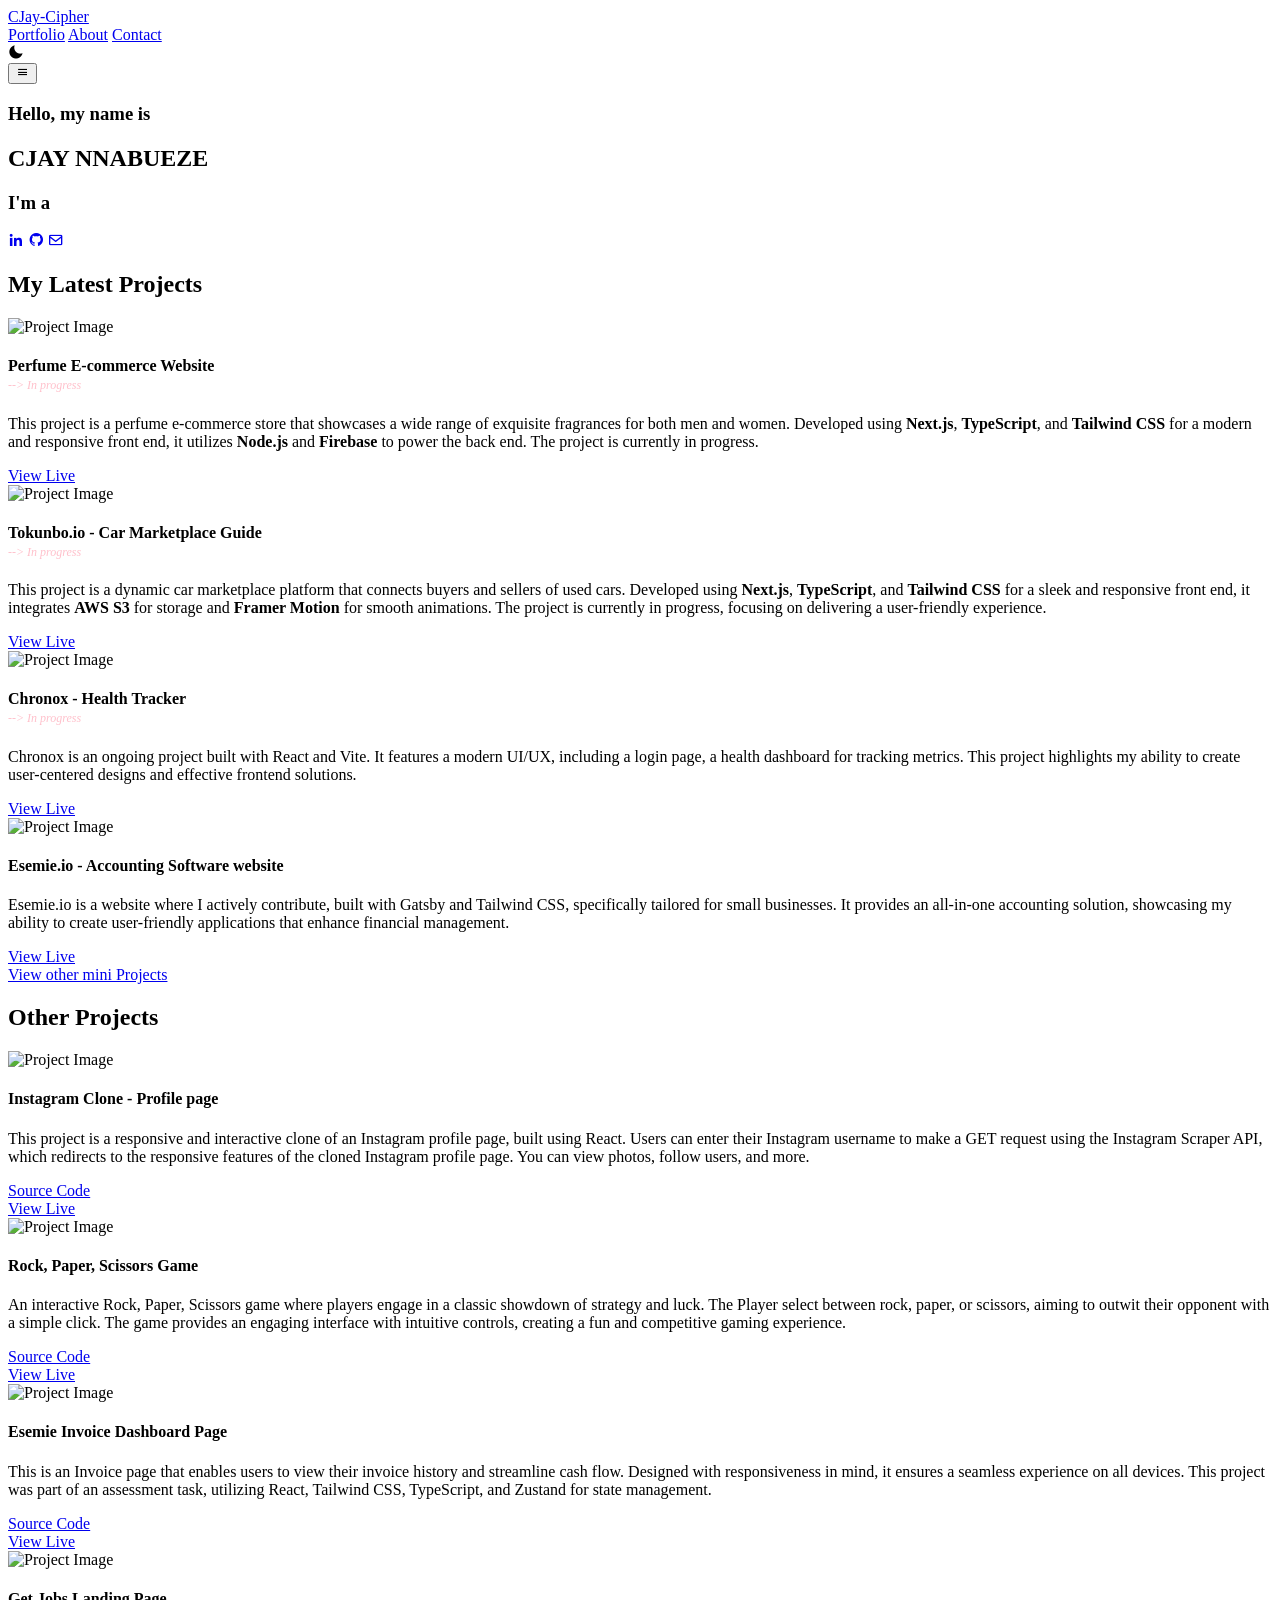
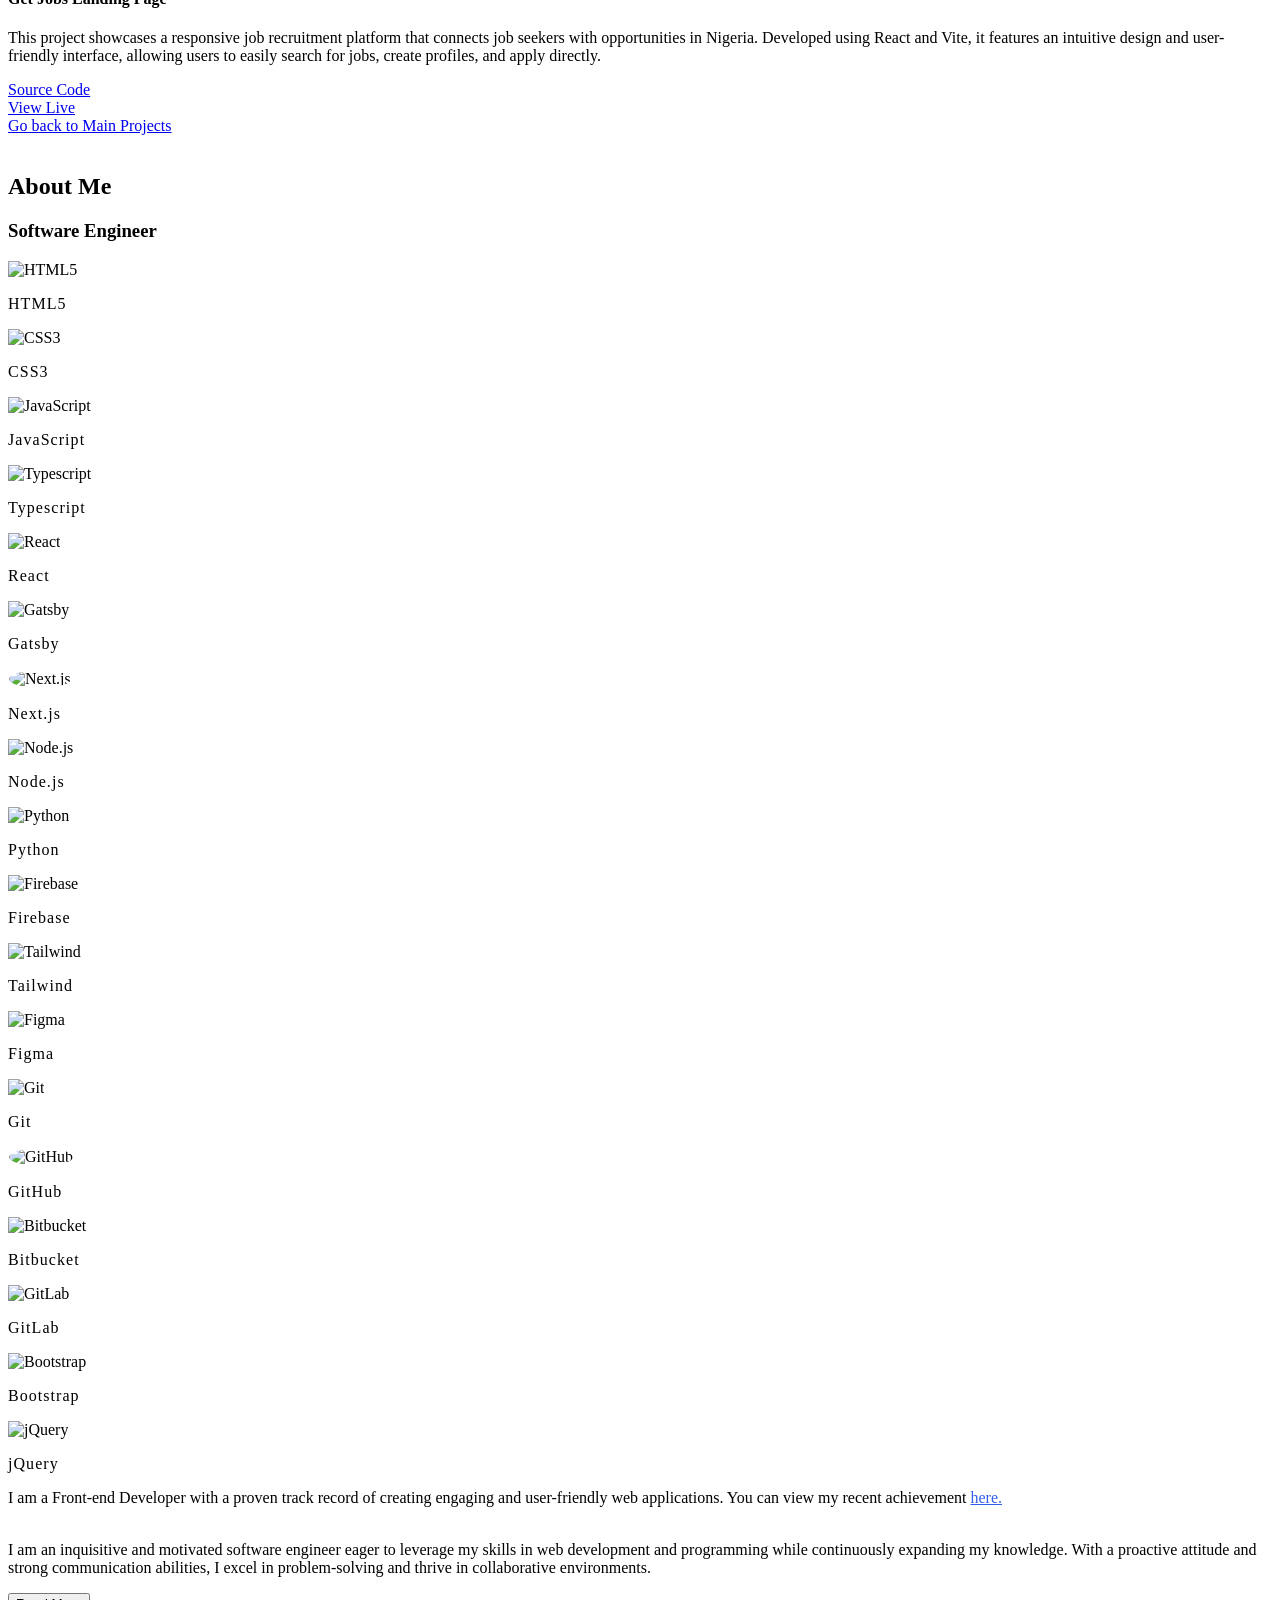
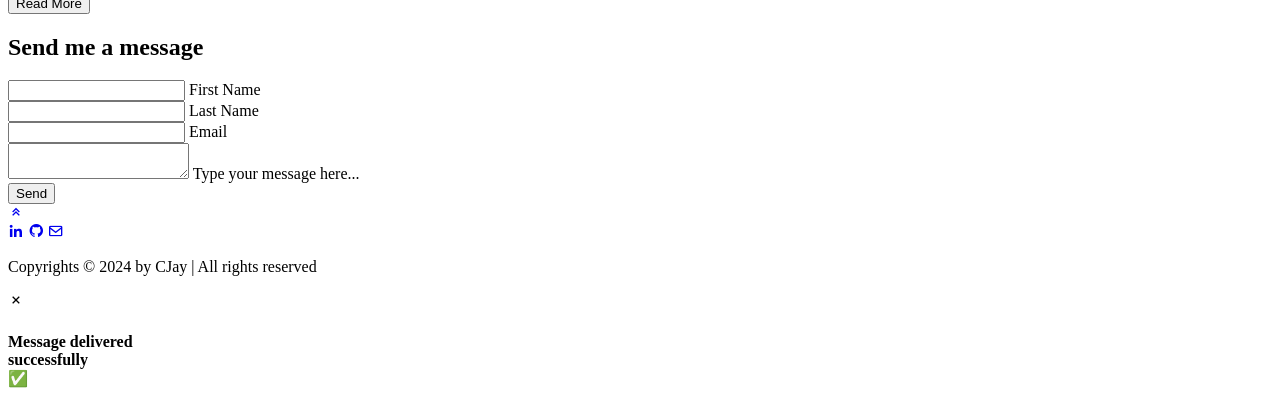
==== commit c50c92f9: "revert update" ====
--- a/index.html
+++ b/index.html
@@ -16,6 +16,12 @@
       rel="stylesheet"
     />
     <!-- <link rel="stylesheet" href="bg_effects.css" /> -->
+    <link
+      rel="stylesheet"
+      href="https://cdnjs.cloudflare.com/ajax/libs/font-awesome/6.0.0-beta3/css/all.min.css"
+      integrity="sha384-k6RqeWeci5ZR/Lv4MR0sA0FfDOMm1h4H9z5s3Q1D4K6UuHf5z3P8S1y5r7h8zR"
+      crossorigin="anonymous"
+    />
   </head>
 
   <body>
@@ -33,16 +39,15 @@
           <a href="#portfolio">Portfolio</a>
           <a href="#about">About</a>
           <a href="#contact">Contact</a>
-          <button class="night-mode" id="mode-toggle" type="button" aria-label="Toggle dark mode">
+          <div class="night-mode" id="mode-toggle">
             <div class="switch-mode">
-              <i class="bx bxs-moon" aria-hidden="true"></i>
+              <i class="bx bxs-moon"></i>
               <!-- <i class='bx bx-sun'></i> -->
             </div>
-          </button>
+          </div>
         </nav>
-
-        <button class="menu-icon" type="button" aria-label="Open navigation menu">
-          <i class="bx bx-menu" aria-hidden="true"></i>
+        <button class="menu-icon">
+          <i class="bx bx-menu"></i>
         </button>
       </header>
 
@@ -52,39 +57,19 @@
             <div class="text-content">
               <h3>Hello, my name is</h3>
               <h1 id="name-text" data-text="CJAY NNABUEZE">CJAY NNABUEZE</h1>
-
               <div class="my-title">
-                <h3>I'm a</h3>
-                <h3 id="string-typing"></h3>
+                <span>
+                  <h3>I'm a</h3>
+                </span>
+                <span>
+                  <h3 id="string-typing"></h3>
+                </span>
               </div>
 
               <div class="socials">
-                <a
-                  href="https://linkedin.com/in/chijioke-nnabueze-73435376"
-                  target="_blank"
-                  rel="noopener noreferrer"
-                  aria-label="LinkedIn profile"
-                >
-                  <i class="bx bxl-linkedin" aria-hidden="true"></i>
-                </a>
-
-                <a
-                  href="https://github.com/CJay-Cipher"
-                  target="_blank"
-                  rel="noopener noreferrer"
-                  aria-label="GitHub profile"
-                >
-                  <i class="bx bxl-github" aria-hidden="true"></i>
-                </a>
-
-                <a
-                  href="mailto:nnabuezecjay@gmail.com"
-                  target="_blank"
-                  rel="noopener noreferrer"
-                  aria-label="Send email"
-                >
-                  <i class="bx bx-envelope" aria-hidden="true"></i>
-                </a>
+                <a href="https://linkedin.com/in/chijioke-nnabueze-73435376" target="_blank"><i class="bx bxl-linkedin"></i></a>
+                <a href="https://github.com/CJay-Cipher" target="_blank"><i class="bx bxl-github"></i></a>
+                <a href="mailto:nnabuezecjay@gmail.com" target="_blank"><i class="bx bx-envelope"></i></a>
               </div>
             </div>
           </div>
@@ -93,329 +78,140 @@
         <section id="portfolio-section">
           <section id="portfolio">
             <h2>My Latest Projects</h2>
-
             <div class="projects">
               <article class="box">
-                <img
-                  src="iil/image/ARH_dashboard2.png"
-                  class="box-img"
-                  alt="All Round Health PMS Dashboard"
-                />
-
-                <div class="project-text-content">
-                  <h4>All Round Health PMS</h4>
-
-                  <p>
-                    A pharmacy management system (PMX) featuring explicit,
-                    owner-controlled backend modes and staff roles. It operates
-                    reliably on Firebase Firestore for cloud-optimized data
-                    storage or PocketBase for local LAN deployments.
-                  </p>
-
-                  <p>
-                    The live production app is actively used by clients. You can
-                    test a cloned demo version below using these credentials:<br />
-                    <strong>Username:</strong>
-                    <span style="color: skyblue">tester</span><br />
-                    <strong>Password:</strong>
-                    <span style="color: skyblue">Admin_01</span>
-                  </p>
-
-                  <div class="project-options">
-                    <div class="live-demo">
-                      <a
-                        href="https://ocican-pms.vercel.app/"
-                        style="color: #6d6df9"
-                        target="_blank"
-                        rel="noopener noreferrer"
-                      >
-                        Demo Version
-                      </a>
-
-                      <!-- <a href="#" target="_blank">Source Code</a> -->
-                    </div>
-
-                    <a
-                      href="https://www.allroundhealth.com.ng/"
-                      target="_blank"
-                      class="source-code"
-                      rel="noopener noreferrer"
-                    >
-                      View Live
-                    </a>
-                  </div>
-                </div>
-              </article>
-
-              <article class="box">
-                <img
-                  src="iil/image/joehart-store.png"
-                  class="box-img"
-                  alt="Joehart perfume e-commerce website"
-                />
-
+                <img src="iil/image/joehart-store.png" class="box-img" alt="Project Image" />
                 <div class="project-text-content">
                   <h4>
                     Perfume E-commerce Website <br />
-                    <!-- <span style="color: pink; font-size: 12px; font-weight: 400; text-align: center; font-style: italic"> In progress </span> -->
+                    <span style="color: pink; font-size: 12px; font-weight: 400; text-align: center; font-style: italic"> --> In progress </span>
                   </h4>
-
-                  <p>
-                    This project is a perfume e-commerce store that showcases a
-                    wide range of exquisite fragrances for both men and women.
-                    Developed using <strong>Next.js</strong>,
-                    <strong>TypeScript</strong>, and
-                    <strong>Tailwind CSS</strong> for a modern and responsive
-                    front end, it utilizes <strong>Node.js</strong> and
-                    <strong>Firebase</strong> to power the back end. The project
-                    is currently in progress.
-                  </p>
-
+                  <p>
+                    This project is a perfume e-commerce store that showcases a wide range of exquisite fragrances for both men and women. Developed using
+                    <strong>Next.js</strong>, <strong>TypeScript</strong>, and <strong>Tailwind CSS</strong> for a modern and responsive front end, it utilizes
+                    <strong>Node.js</strong> and <strong>Firebase</strong> to power the back end. The project is currently in progress.
+                  </p>
                   <div class="project-options">
                     <div class="live-demo">
                       <!-- <a href="" onclick="return false;">Demo</a> -->
                       <!-- <a href="https://github.com/CJay-Cipher/joehart-store" target="_blank">Source Code</a> -->
                       <!-- <a href="" onclick="return false;" target="_blank">Source Code</a> -->
                     </div>
-
-                    <a
-                      href="https://www.joehartempirefragrance.com.ng/"
-                      target="_blank"
-                      class="source-code"
-                      rel="noopener noreferrer"
-                    >
-                      View Live
-                    </a>
-                  </div>
-                </div>
-              </article>
-
-              <article class="box">
-                <img
-                  src="iil/image/tokunbo.io.png"
-                  class="box-img"
-                  alt="Tokunbo.io car marketplace"
-                />
-
+                    <a href="https://www.joehartempirefragrance.com.ng/" target="_blank" class="source-code">View Live </a>
+                  </div>
+                </div>
+              </article>
+
+              <article class="box">
+                <img src="iil/image/tokunbo.io.png" class="box-img" alt="Project Image" />
                 <div class="project-text-content">
                   <h4>
                     Tokunbo.io - Car Marketplace Guide <br />
-                    <!-- <span style="color: pink; font-size: 12px; font-weight: 400; text-align: center; font-style: italic"> In progress </span> -->
+                    <span style="color: pink; font-size: 12px; font-weight: 400; text-align: center; font-style: italic"> --> In progress </span>
                   </h4>
-
-                  <p>
-                    This project is a dynamic car marketplace platform that
-                    connects buyers and sellers of used cars. Developed using
-                    <strong>Next.js</strong>, <strong>TypeScript</strong>, and
-                    <strong>Tailwind CSS</strong> for a sleek and responsive
-                    front end, it integrates <strong>AWS S3</strong> for storage
-                    and <strong>Framer Motion</strong> for smooth animations.
-                    The project is currently in progress, focusing on delivering
-                    a user-friendly experience.
-                  </p>
-
+                  <p>
+                    This project is a dynamic car marketplace platform that connects buyers and sellers of used cars. Developed using
+                    <strong>Next.js</strong>, <strong>TypeScript</strong>, and <strong>Tailwind CSS</strong> for a sleek and responsive front end, it integrates
+                    <strong>AWS S3</strong> for storage and <strong>Framer Motion</strong> for smooth animations. The project is currently in progress, focusing on
+                    delivering a user-friendly experience.
+                  </p>
                   <div class="project-options">
                     <div class="live-demo">
                       <!-- <a href="" onclick="return false;">Demo</a> -->
                       <!-- <a href="https://github.com/CJay-Cipher/joehart-store" target="_blank">Source Code</a> -->
                       <!-- <a href="" onclick="return false;" target="_blank">Source Code</a> -->
                     </div>
-
-                    <a
-                      href="https://tokunbo.io"
-                      target="_blank"
-                      class="source-code"
-                      rel="noopener noreferrer"
-                    >
-                      View Live
-                    </a>
-                  </div>
-                </div>
-              </article>
-
-              <article class="box">
-                <img
-                  src="iil/image/esemie-io.png"
-                  class="box-img"
-                  alt="Esemie.io accounting software website"
-                />
-
+                    <a href="https://tokunbo.io" target="_blank" class="source-code">View Live </a>
+                  </div>
+                </div>
+              </article>
+
+              <article class="box">
+                <img src="iil/image/chronox.png" class="box-img" alt="Project Image" />
+                <div class="project-text-content">
+                  <h4>
+                    Chronox - Health Tracker <br />
+                    <span style="color: pink; font-size: 12px; font-weight: 400; text-align: center; font-style: italic"> --> In progress </span>
+                  </h4>
+                  <p>
+                    Chronox is an ongoing project built with React and Vite. It features a modern UI/UX, including a login page, a health dashboard for tracking metrics.
+                    This project highlights my ability to create user-centered designs and effective frontend solutions.
+                  </p>
+                  <div class="project-options">
+                    <div class="live-demo">
+                      <!-- <a href="" onclick="return false;">Demo</a> -->
+                      <!-- <a href="" onclick="return false;" target="_blank">Source Code</a> -->
+                    </div>
+
+                    <a href="https://chronox.com.ng/" target="_blank" class="source-code">View Live </a>
+                  </div>
+                </div>
+              </article>
+
+              <article class="box">
+                <img src="iil/image/esemie-io.png" class="box-img" alt="Project Image" />
                 <div class="project-text-content">
                   <h4>Esemie.io - Accounting Software website</h4>
-
-                  <p>
-                    Esemie.io is a website where I actively contribute, built
-                    with Gatsby and Tailwind CSS, specifically tailored for small
-                    businesses. It provides an all-in-one accounting solution,
-                    showcasing my ability to create user-friendly applications
-                    that enhance financial management.
-                  </p>
-
-                  <div class="project-options">
-                    <div class="live-demo"></div>
-
-                    <a
-                      href="https://esemie.io/"
-                      target="_blank"
-                      class="source-code"
-                      rel="noopener noreferrer"
-                    >
-                      View Live
-                    </a>
-                  </div>
-                </div>
-              </article>
-            </div>
-
-            <div class="other-projects" id="toggleToOther">
-              <a href="#portfolio-section">View other mini Projects</a>
-            </div>
+                  <p>
+                    Esemie.io is a website where I actively contribute, built with Gatsby and Tailwind CSS, specifically tailored for small businesses. It provides an
+                    all-in-one accounting solution, showcasing my ability to create user-friendly applications that enhance financial management.
+                  </p>
+                  <div class="project-options">
+                    <div class="live-demo">
+                      <!-- <a href="" onclick="return false;">Demo</a> -->
+                      <!-- <a href="" onclick="return false;" target="_blank">Source Code</a> -->
+                    </div>
+                    <a href="https://esemie.io/" target="_blank" class="source-code">View Live </a>
+                  </div>
+                </div>
+              </article>
+            </div>
+            <div class="other-projects" id="toggleToOther"><a href="#portfolio-section">View other mini Projects</a></div>
           </section>
 
           <section id="other-portfolio">
             <h2>Other Projects</h2>
-
             <div class="projects">
               <article class="box">
-                <img
-                  src="iil/image/chronox.png"
-                  class="box-img"
-                  alt="Chronox health tracker"
-                />
-
-                <div class="project-text-content">
-                  <h4>
-                    Chronox - Health Tracker <br />
-                    <span
-                      style="
-                        color: pink;
-                        font-size: 12px;
-                        font-weight: 400;
-                        text-align: center;
-                        font-style: italic;
-                      "
-                    >
-                      In progress
-                    </span>
-                  </h4>
-
-                  <p>
-                    Chronox is an ongoing project built with React and Vite. It
-                    features a modern UI/UX, including a login page, a health
-                    dashboard for tracking metrics. This project highlights my
-                    ability to create user-centered designs and effective
-                    frontend solutions.
-                  </p>
-
-                  <div class="project-options">
-                    <div class="live-demo">
-                      <!-- <a href="" onclick="return false;">Demo</a> -->
-                      <!-- <a href="" onclick="return false;" target="_blank">Source Code</a> -->
-                    </div>
-
-                    <a
-                      href="https://chronox-rho.vercel.app/"
-                      target="_blank"
-                      class="source-code"
-                      rel="noopener noreferrer"
-                    >
-                      View Live
-                    </a>
-
-                    <!-- <a href="https://chronox.com.ng/" target="_blank" class="source-code">View Live </a> -->
-                  </div>
-                </div>
-              </article>
-
-              <article class="box">
-                <img
-                  src="iil/image/instagram-clone-home.png"
-                  class="box-img"
-                  alt="Instagram clone profile page"
-                />
-
+                <img src="iil/image/instagram-clone-home.png" class="box-img" alt="Project Image" />
                 <div class="project-text-content">
                   <h4>Instagram Clone - Profile page</h4>
-
-                  <p>
-                    This project is a responsive and interactive clone of an
-                    Instagram profile page, built using React. Users can enter
-                    their Instagram username to make a GET request using the
-                    Instagram Scraper API, which redirects to the responsive
-                    features of the cloned Instagram profile page. You can view
-                    photos, follow users, and more.
-                  </p>
-
-                  <div class="project-options">
-                    <div class="live-demo">
-                      <!-- <a href="" onclick="return false;">Demo</a> -->
-
-                      <a
-                        href="https://github.com/CJay-Cipher/Instagram-Clone"
-                        target="_blank"
-                        rel="noopener noreferrer"
-                      >
-                        Source Code
-                      </a>
-                    </div>
-
-                    <a
-                      href="https://instagram-clone-nine-plum.vercel.app/"
-                      target="_blank"
-                      class="source-code"
-                      rel="noopener noreferrer"
-                    >
-                      View Live
-                    </a>
-                  </div>
-                </div>
-              </article>
-
-              <article class="box">
-                <img
-                  src="iil/image/rock-paper-scissors.jpg"
-                  class="box-img"
-                  alt="Rock, Paper, Scissors game"
-                />
-
+                  <p>
+                    This project is a responsive and interactive clone of an Instagram profile page, built using React. Users can enter their Instagram username to make a
+                    GET request using the Instagram Scraper API, which redirects to the responsive features of the cloned Instagram profile page. You can view photos,
+                    follow users, and more.
+                  </p>
+                  <div class="project-options">
+                    <div class="live-demo">
+                      <!-- <a href="" onclick="return false;">Demo</a> -->
+                      <a href="https://github.com/CJay-Cipher/Instagram-Clone" target="_blank">Source Code</a>
+                    </div>
+
+                    <a href="https://instagram-clone-nine-plum.vercel.app/" target="_blank" class="source-code">View Live</a>
+                  </div>
+                </div>
+              </article>
+
+              <article class="box">
+                <img src="iil/image/rock-paper-scissors.jpg" class="box-img" alt="Project Image" />
                 <div class="project-text-content">
                   <h4>Rock, Paper, Scissors Game</h4>
-
-                  <p>
-                    An interactive Rock, Paper, Scissors game where players
-                    engage in a classic showdown of strategy and luck. The
-                    Player select between rock, paper, or scissors, aiming to
-                    outwit their opponent with a simple click. The game provides
-                    an engaging interface with intuitive controls, creating a
-                    fun and competitive gaming experience.
-                  </p>
-
-                  <div class="project-options">
-                    <div class="live-demo">
-                      <!-- <a href="" onclick="return false;">Demo</a> -->
-
-                      <a
-                        href="https://github.com/CJay-Cipher/portfolio/tree/main/rps_game"
-                        target="_blank"
-                        rel="noopener noreferrer"
-                      >
-                        Source Code
-                      </a>
-                    </div>
-
-                    <a
-                      href="rps_game/"
-                      target="_blank"
-                      class="source-code"
-                      rel="noopener noreferrer"
-                    >
-                      View Live
-                    </a>
-                  </div>
-                </div>
-              </article>
-
-              <!-- <article class="box">
+                  <p>
+                    An interactive Rock, Paper, Scissors game where players engage in a classic showdown of strategy and luck. The Player select between rock, paper, or
+                    scissors, aiming to outwit their opponent with a simple click. The game provides an engaging interface with intuitive controls, creating a fun and
+                    competitive gaming experience.
+                  </p>
+                  <div class="project-options">
+                    <div class="live-demo">
+                      <!-- <a href="" onclick="return false;">Demo</a> -->
+                      <a href="https://github.com/CJay-Cipher/portfolio/tree/main/rps_game" target="_blank">Source Code</a>
+                    </div>
+                    <a href="rps_game/" target="_blank" class="source-code">View Live </a>
+                  </div>
+                </div>
+              </article>
+
+              <article class="box">
                 <img src="iil/image/invoice_page.png" class="box-img" alt="Project Image" />
                 <div class="project-text-content">
                   <h4>Esemie Invoice Dashboard Page</h4>
@@ -426,12 +222,13 @@
                   </p>
                   <div class="project-options">
                     <div class="live-demo">
+                      <!-- <a href="" onclick="return false;">Demo</a> -->
                       <a href="https://github.com/CJay-Cipher/Esemie_view_invoice_page" target="_blank">Source Code</a>
                     </div>
                     <a href="https://esemie-view-invoice-page.vercel.app/" target="_blank" class="source-code">View Live </a>
                   </div>
                 </div>
-              </article> -->
+              </article>
 
               <!-- <article class="box">
                 <img src="./iil/image/microsoft_clone_big.jpg" class="box-img" alt="Project Image" />
@@ -452,45 +249,22 @@
               </article> -->
 
               <article class="box">
-                <img
-                  src="./iil/image/get_a_job_big.png"
-                  class="box-img"
-                  alt="Get Jobs recruitment landing page"
-                />
-
+                <img src="./iil/image/get_a_job_big.png" class="box-img" alt="Project Image" />
                 <div class="project-text-content">
                   <h4>Get Jobs Landing Page</h4>
-
-                  <p>
-                    This project showcases a responsive job recruitment
-                    platform that connects job seekers with opportunities in
-                    Nigeria. Developed using React and Vite, it features an
-                    intuitive design and user-friendly interface, allowing users
-                    to easily search for jobs, create profiles, and apply
-                    directly.
-                  </p>
-
-                  <div class="project-options">
-                    <div class="live-demo">
-                      <!-- <a href="" onclick="return false;">Demo</a> -->
-
-                      <a
-                        href="https://github.com/CJay-Cipher/getajob-landing-page"
-                        target="_blank"
-                        rel="noopener noreferrer"
-                      >
-                        Source Code
-                      </a>
-                    </div>
-
-                    <a
-                      href="https://getajob-landing-page.vercel.app/"
-                      target="_blank"
-                      class="source-code"
-                      rel="noopener noreferrer"
-                    >
-                      View Live
-                    </a>
+                  <p>
+                    This project showcases a responsive job recruitment platform that connects job seekers with opportunities in Nigeria. Developed using React and Vite,
+                    it features an intuitive design and user-friendly interface, allowing users to easily search for jobs, create profiles, and apply directly.
+                  </p>
+
+                  <p></p>
+                  <div class="project-options">
+                    <div class="live-demo">
+                      <!-- <a href="" onclick="return false;">Demo</a> -->
+                      <a href="https://github.com/CJay-Cipher/getajob-landing-page" target="_blank">Source Code</a>
+                    </div>
+
+                    <a href="https://getajob-landing-page.vercel.app/" target="_blank" class="source-code">View Live </a>
                   </div>
                 </div>
               </article>
@@ -512,7 +286,6 @@
                 </div>
               </article> -->
             </div>
-
             <div class="other-projects" id="toggleToMain">
               <a href="#portfolio-section">Go back to Main Projects</a>
             </div>
@@ -524,10 +297,7 @@
             <div class="img-container">
               <div class="hexagon">
                 <div class="shape">
-                  <img
-                    src="iil/image/cartoon-no_bg.png"
-                    alt="Cartoon illustration of CJay"
-                  />
+                  <img src="iil/image/cartoon-no_bg.png" alt="" />
                 </div>
               </div>
             </div>
@@ -535,153 +305,93 @@
             <div class="about-content">
               <h1>About Me</h1>
               <h3>Software Engineer</h3>
-
               <div class="skills wrapper">
                 <div class="tools item1">
                   <img src="iil/icon/html.svg" alt="HTML5" />
                   <p style="font-weight: 400; letter-spacing: 1.05px">HTML5</p>
                 </div>
-
                 <div class="tools item2">
                   <img src="iil/icon/css.svg" alt="CSS3" />
                   <p style="font-weight: 400; letter-spacing: 1.05px">CSS3</p>
                 </div>
-
                 <div class="tools item3">
                   <img src="iil/icon/javascript.svg" alt="JavaScript" />
-                  <p style="font-weight: 400; letter-spacing: 1.05px">
-                    JavaScript
-                  </p>
-                </div>
-
+                  <p style="font-weight: 400; letter-spacing: 1.05px">JavaScript</p>
+                </div>
                 <div class="tools item4">
                   <img src="iil/icon/typescript.svg" alt="Typescript" />
-                  <p style="font-weight: 400; letter-spacing: 1.05px">
-                    Typescript
-                  </p>
-                </div>
-
+                  <p style="font-weight: 400; letter-spacing: 1.05px">Typescript</p>
+                </div>
                 <div class="tools item5">
                   <img src="iil/icon/react-native.svg" alt="React" />
                   <p style="font-weight: 400; letter-spacing: 1.05px">React</p>
                 </div>
-
                 <div class="tools item6">
                   <img src="iil/icon/gatsby.svg" alt="Gatsby" />
                   <p style="font-weight: 400; letter-spacing: 1.05px">Gatsby</p>
                 </div>
-
                 <div class="tools item7">
-                  <img
-                    src="iil/icon/next-js.svg"
-                    alt="Next.js"
-                    style="
-                      background-color: white;
-                      border-radius: 50%;
-                      border: 1px solid white;
-                    "
-                  />
+                  <img src="iil/icon/next-js.svg" alt="Next.js" style="background-color: white; border-radius: 50%; border: 1px solid white" />
                   <p style="font-weight: 400; letter-spacing: 1.05px">Next.js</p>
                 </div>
-
                 <div class="tools item8">
                   <img src="iil/icon/node-js.svg" alt="Node.js" />
                   <p style="font-weight: 400; letter-spacing: 1.05px">Node.js</p>
                 </div>
-
                 <div class="tools item9">
                   <img src="iil/icon/python.svg" alt="Python" />
                   <p style="font-weight: 400; letter-spacing: 1.05px">Python</p>
                 </div>
-
                 <div class="tools item10">
                   <img src="iil/icon/firebase.svg" alt="Firebase" />
-                  <p style="font-weight: 400; letter-spacing: 1.05px">
-                    Firebase
-                  </p>
-                </div>
-
+                  <p style="font-weight: 400; letter-spacing: 1.05px">Firebase</p>
+                </div>
                 <div class="tools item11">
                   <img src="iil/icon/tailwind-css.svg" alt="Tailwind" />
-                  <p style="font-weight: 400; letter-spacing: 1.05px">
-                    Tailwind
-                  </p>
-                </div>
-
+                  <p style="font-weight: 400; letter-spacing: 1.05px">Tailwind</p>
+                </div>
                 <div class="tools item12">
                   <img src="iil/icon/figma.svg" alt="Figma" />
                   <p style="font-weight: 400; letter-spacing: 1.05px">Figma</p>
                 </div>
-
                 <div class="tools item13">
                   <img src="iil/icon/git.svg" alt="Git" />
                   <p style="font-weight: 400; letter-spacing: 1.05px">Git</p>
                 </div>
-
                 <div class="tools item14">
-                  <img
-                    src="iil/icon/github.svg"
-                    alt="GitHub"
-                    style="
-                      background-color: white;
-                      border-radius: 50%;
-                      border: 1px solid white;
-                    "
-                  />
+                  <img src="iil/icon/github.svg" alt="GitHub" style="background-color: white; border-radius: 50%; border: 1px solid white" />
                   <p style="font-weight: 400; letter-spacing: 1.05px">GitHub</p>
                 </div>
-
                 <div class="tools item15">
                   <img src="iil/icon/bitbucket.svg" alt="Bitbucket" />
-                  <p style="font-weight: 400; letter-spacing: 1.05px">
-                    Bitbucket
-                  </p>
-                </div>
-
+                  <p style="font-weight: 400; letter-spacing: 1.05px">Bitbucket</p>
+                </div>
                 <div class="tools item16">
                   <img src="iil/icon/gitlab.svg" alt="GitLab" />
                   <p style="font-weight: 400; letter-spacing: 1.05px">GitLab</p>
                 </div>
-
                 <div class="tools item17">
                   <img src="iil/icon/bootstrap.svg" alt="Bootstrap" />
-                  <p style="font-weight: 400; letter-spacing: 1.05px">
-                    Bootstrap
-                  </p>
-                </div>
-
+                  <p style="font-weight: 400; letter-spacing: 1.05px">Bootstrap</p>
+                </div>
                 <div class="tools item18">
                   <img src="iil/icon/jquery.svg" alt="jQuery" />
                   <p style="font-weight: 400; letter-spacing: 1.05px">jQuery</p>
                 </div>
               </div>
-
               <p>
-                I am a
-                <span class="styled-text">Front-end Developer</span> with a
-                proven track record of creating engaging and user-friendly web
-                applications. You can view my recent achievement
-
-                <a
-                  href="https://savanna.alxafrica.com/certificates/L6Ec2spCrz"
-                  target="_blank"
-                  rel="noopener noreferrer"
-                  style="color: #315cec; font-weight: 500"
-                >
+                I am a <span class="styled-text">Front-end Developer</span> with a proven track record of creating engaging and user-friendly web applications. You can
+                view my recent achievement
+                <a href="https://savanna.alxafrica.com/certificates/L6Ec2spCrz" target="_blank" rel="noopener noreferrer" style="color: #315cec; font-weight: 500">
                   here.
                 </a>
               </p>
-
               <div class="more-text hide">
                 <p>
-                  <br />I am an inquisitive and motivated software engineer eager
-                  to leverage my skills in web development and programming while
-                  continuously expanding my knowledge. With a proactive attitude
-                  and strong communication abilities, I excel in problem-solving
-                  and thrive in collaborative environments.
+                  <br />I am an inquisitive and motivated software engineer eager to leverage my skills in web development and programming while continuously expanding my
+                  knowledge. With a proactive attitude and strong communication abilities, I excel in problem-solving and thrive in collaborative environments.
                 </p>
               </div>
-
               <button class="more-about-me">Read More</button>
             </div>
           </div>
@@ -690,33 +400,17 @@
         <section id="contact">
           <form class="contact-container" onsubmit="sendEmail(event)">
             <h2>Send me a message</h2>
-
             <div class="row1">
               <div class="col">
                 <div class="contact-input-box">
-                  <input
-                    type="text"
-                    id="first-name"
-                    name="firstName"
-                    autocomplete="given-name"
-                    aria-label="First Name"
-                    required
-                  />
+                  <input type="text" id="first-name" required="required" />
                   <span class="contact-text">First Name</span>
                   <span class="contact-line"></span>
                 </div>
               </div>
-
               <div class="col">
                 <div class="contact-input-box">
-                  <input
-                    type="text"
-                    id="last-name"
-                    name="lastName"
-                    autocomplete="family-name"
-                    aria-label="Last Name"
-                    required
-                  />
+                  <input type="text" id="last-name" required="required" />
                   <span class="contact-text">Last Name</span>
                   <span class="contact-line"></span>
                 </div>
@@ -726,14 +420,7 @@
             <div class="row1">
               <div class="col">
                 <div class="contact-input-box">
-                  <input
-                    type="email"
-                    id="email-address"
-                    name="email"
-                    autocomplete="email"
-                    aria-label="Email"
-                    required
-                  />
+                  <input type="text" id="email-address" required="required" />
                   <span class="contact-text">Email</span>
                   <span class="contact-line"></span>
                 </div>
@@ -743,13 +430,7 @@
             <div class="row1">
               <div class="col">
                 <div class="contact-input-box textarea">
-                  <textarea
-                    id="contact-message"
-                    name="message"
-                    aria-label="Message"
-                    required
-                  ></textarea>
-
+                  <textarea id="contact-message" required="required"></textarea>
                   <span class="contact-text">Type your message here...</span>
                   <span class="contact-line"></span>
                 </div>
@@ -758,67 +439,31 @@
 
             <div class="row1">
               <div class="col">
-                <input
-                  type="submit"
-                  value="Send"
-                  class="submit-message"
-                />
+                <input type="submit" value="Send" class="submit-message" />
               </div>
             </div>
           </form>
         </section>
       </div>
 
-      <a href="#home" id="move-to-top" aria-label="Back to top">
-        <i class="bx bx-chevrons-up" aria-hidden="true"></i>
-      </a>
+      <a href="#home" id="move-to-top"><i class="bx bx-chevrons-up"></i></a>
 
       <footer>
         <div class="footer-socials">
-          <a
-            href="https://linkedin.com/in/chijioke-nnabueze-73435376"
-            target="_blank"
-            rel="noopener noreferrer"
-            aria-label="LinkedIn profile"
-          >
-            <i class="bx bxl-linkedin" aria-hidden="true"></i>
-          </a>
-
-          <a
-            href="https://github.com/CJay-Cipher"
-            target="_blank"
-            rel="noopener noreferrer"
-            aria-label="GitHub profile"
-          >
-            <i class="bx bxl-github" aria-hidden="true"></i>
-          </a>
-
-          <a
-            href="mailto:nnabuezecjay@gmail.com"
-            target="_blank"
-            rel="noopener noreferrer"
-            aria-label="Send email"
-          >
-            <i class="bx bx-envelope" aria-hidden="true"></i>
-          </a>
+          <a href="https://linkedin.com/in/chijioke-nnabueze-73435376" target="_blank"><i class="bx bxl-linkedin"></i></a>
+          <a href="https://github.com/CJay-Cipher" target="_blank"><i class="bx bxl-github"></i></a>
+          <a href="mailto:nnabuezecjay@gmail.com" target="_blank"><i class="bx bx-envelope"></i></a>
         </div>
-
-        <p>Copyright © 2026 CJay | All rights reserved</p>
+        <p>Copyrights © 2024 by CJay | All rights reserved</p>
       </footer>
     </div>
 
     <div id="loader"></div>
-
     <div id="message-success">
       <div id="report-cancel">
         <i class="bx bx-x"></i>
       </div>
-
-      <h4>
-        Message delivered<br />
-        successfully<br />
-        ✅
-      </h4>
+      <h4>Message delivered<br />successfully<br />✅</h4>
     </div>
 
     <script src="https://unpkg.com/typed.js@2.1.0/dist/typed.umd.js"></script>
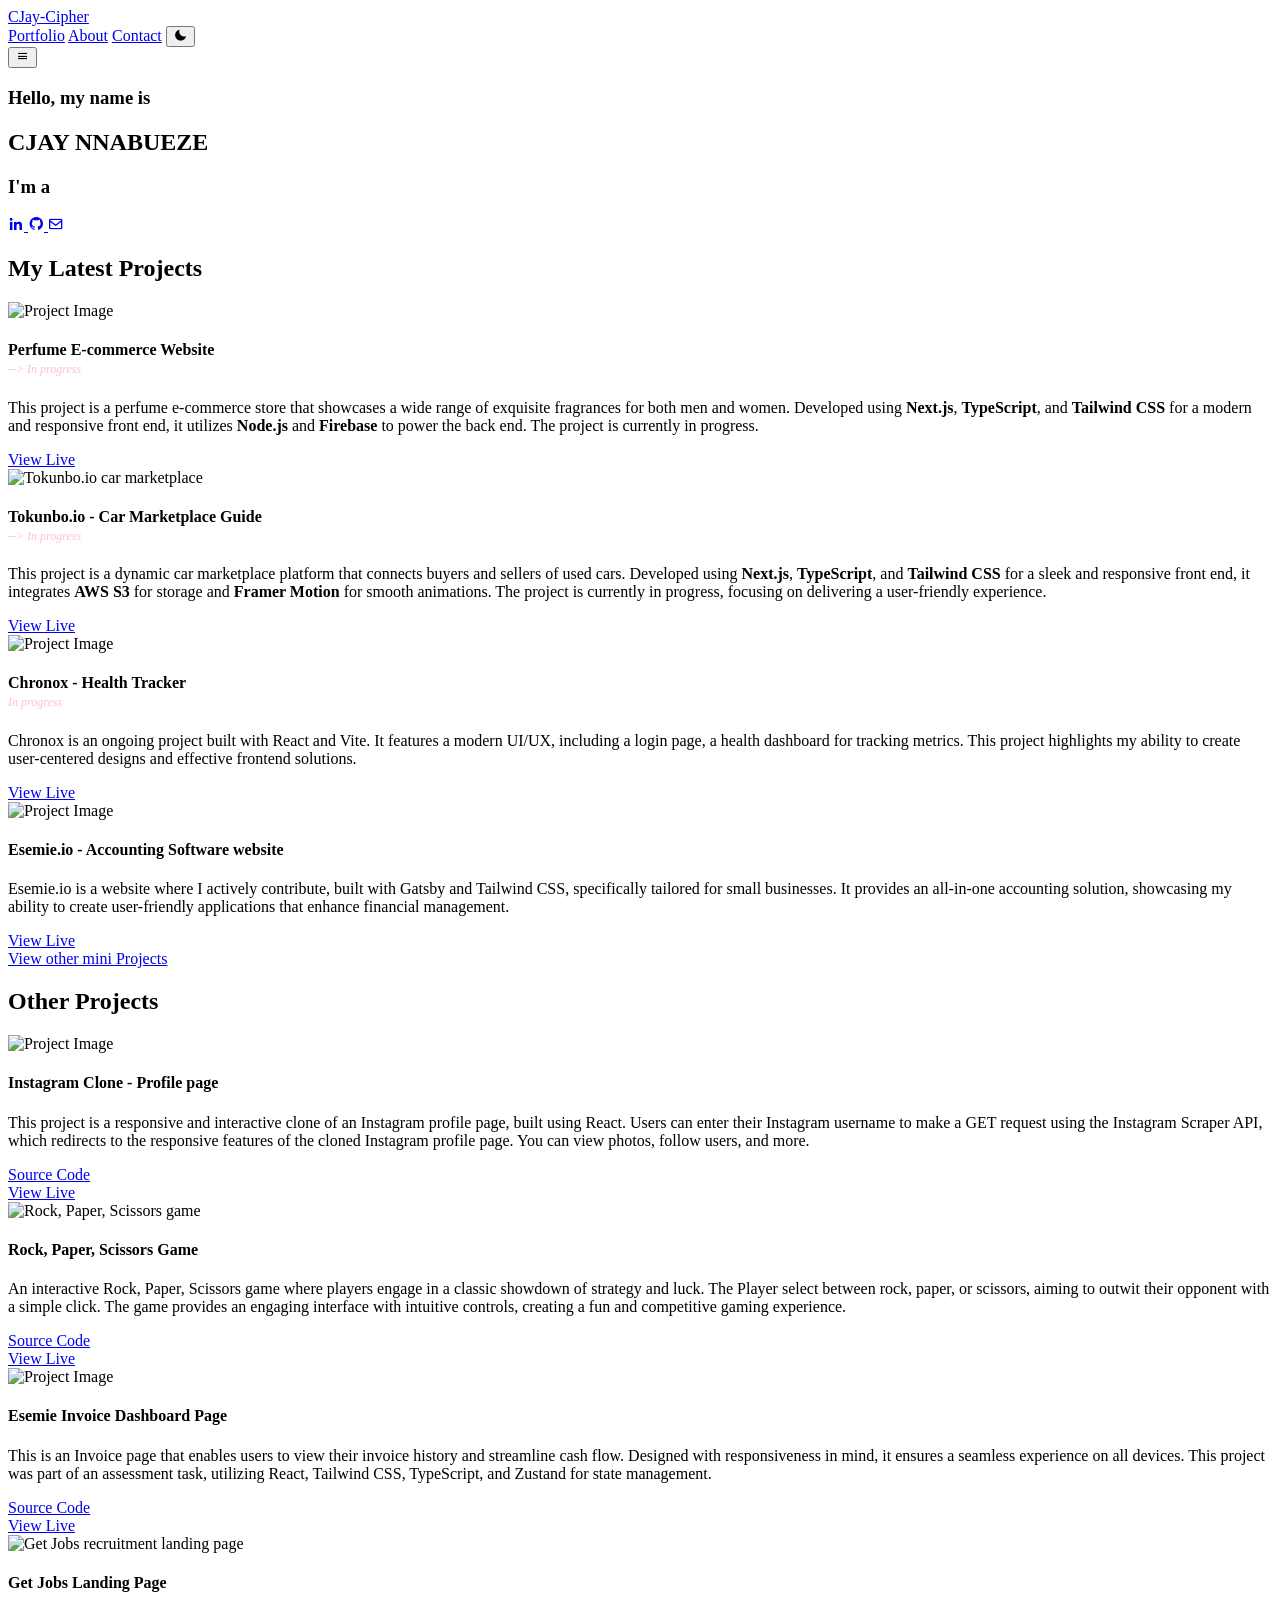
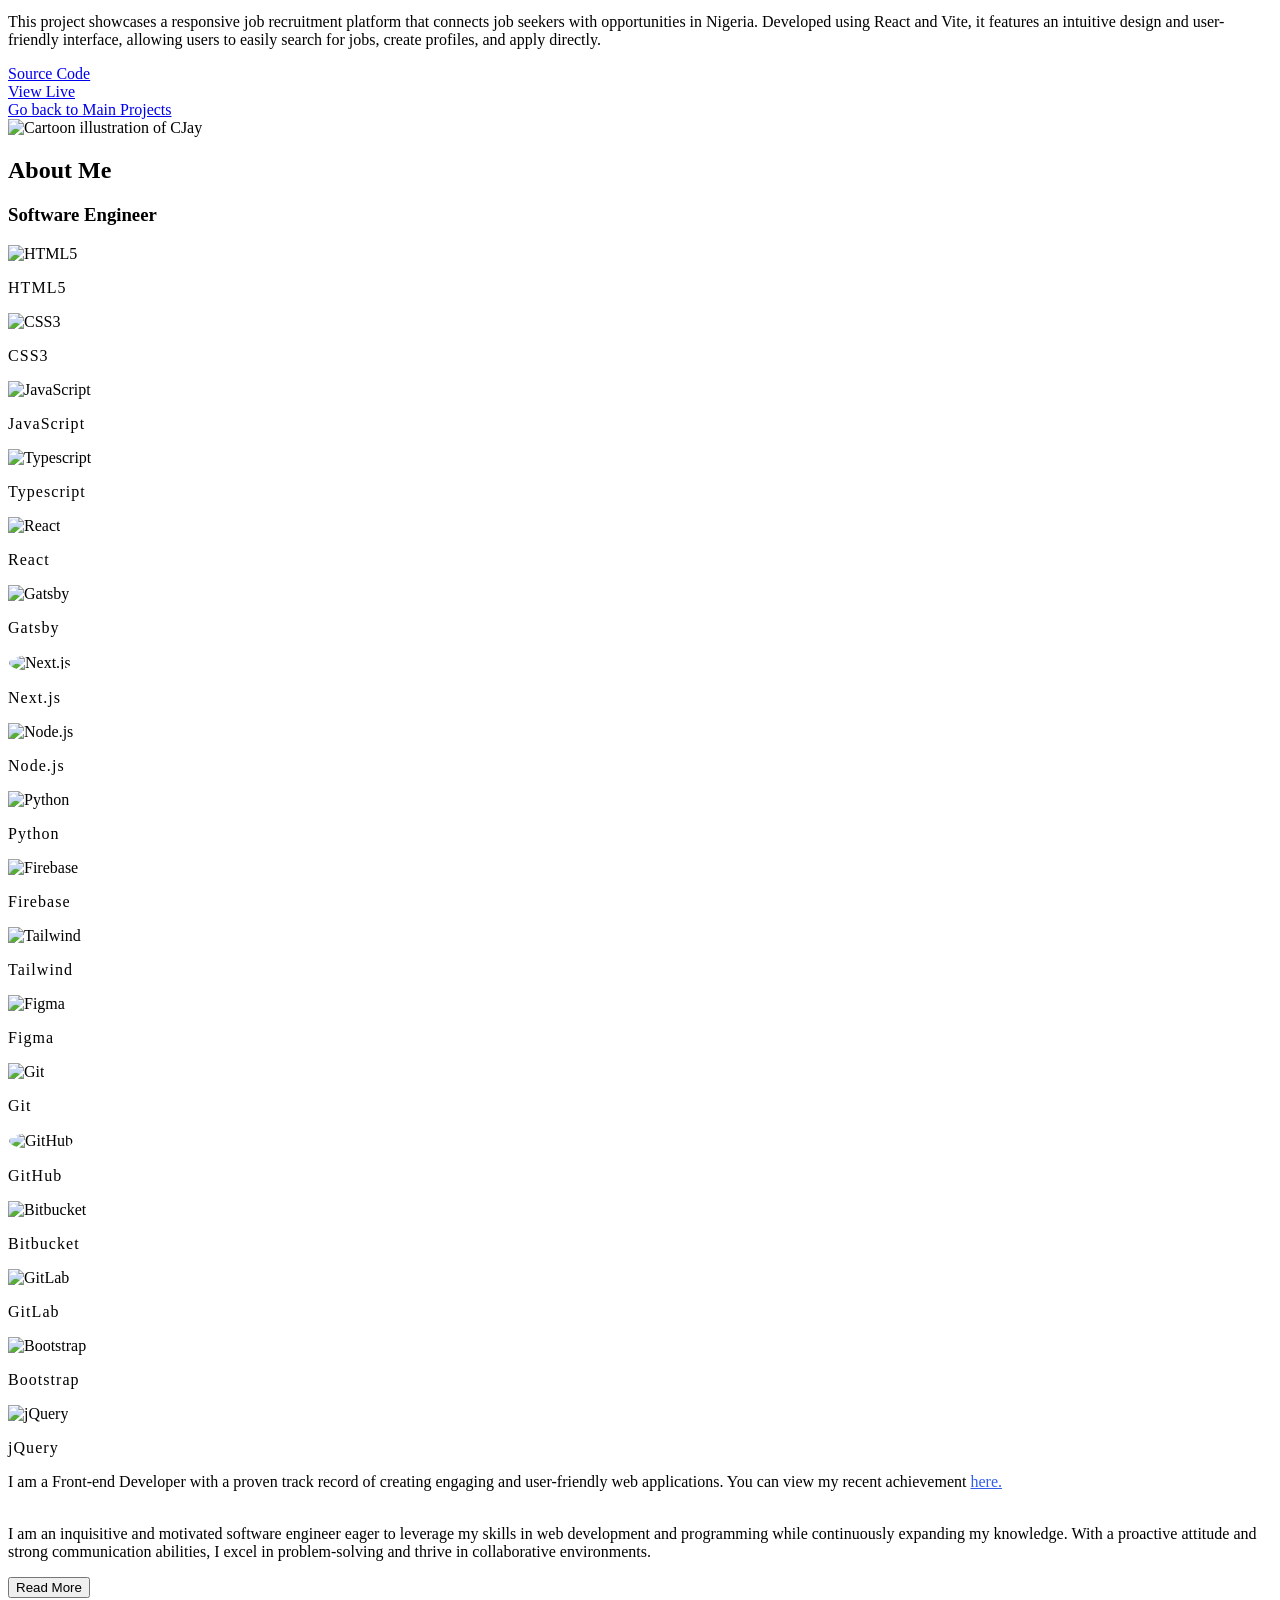
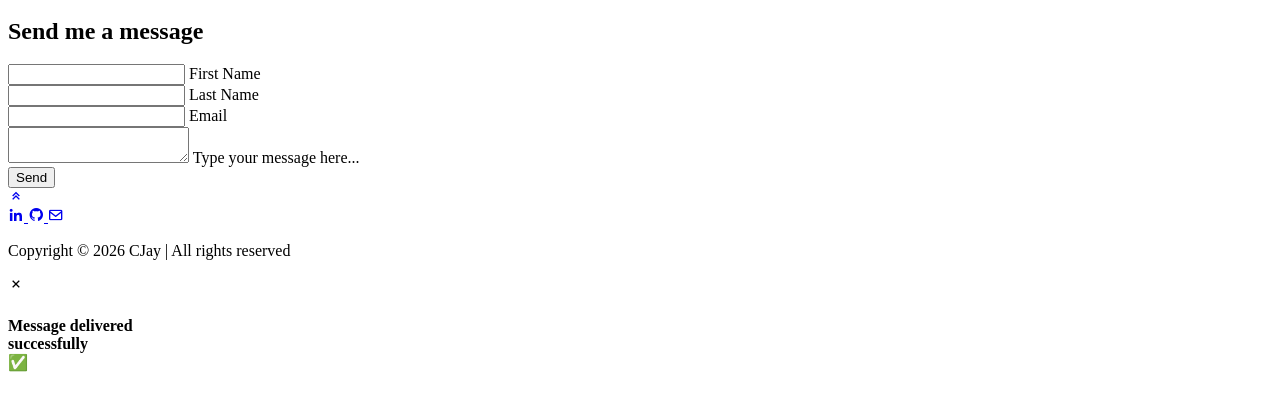
==== commit bfdfc52a: "Merge branch 'main' of https://github.com/CJay-devs/web-page-tester" ====
--- a/index.html
+++ b/index.html
@@ -16,12 +16,6 @@
       rel="stylesheet"
     />
     <!-- <link rel="stylesheet" href="bg_effects.css" /> -->
-    <link
-      rel="stylesheet"
-      href="https://cdnjs.cloudflare.com/ajax/libs/font-awesome/6.0.0-beta3/css/all.min.css"
-      integrity="sha384-k6RqeWeci5ZR/Lv4MR0sA0FfDOMm1h4H9z5s3Q1D4K6UuHf5z3P8S1y5r7h8zR"
-      crossorigin="anonymous"
-    />
   </head>
 
   <body>
@@ -39,15 +33,16 @@
           <a href="#portfolio">Portfolio</a>
           <a href="#about">About</a>
           <a href="#contact">Contact</a>
-          <div class="night-mode" id="mode-toggle">
+          <button class="night-mode" id="mode-toggle" type="button" aria-label="Toggle dark mode">
             <div class="switch-mode">
-              <i class="bx bxs-moon"></i>
+              <i class="bx bxs-moon" aria-hidden="true"></i>
               <!-- <i class='bx bx-sun'></i> -->
             </div>
-          </div>
+          </button>
         </nav>
-        <button class="menu-icon">
-          <i class="bx bx-menu"></i>
+
+        <button class="menu-icon" type="button" aria-label="Open navigation menu">
+          <i class="bx bx-menu" aria-hidden="true"></i>
         </button>
       </header>
 
@@ -57,19 +52,24 @@
             <div class="text-content">
               <h3>Hello, my name is</h3>
               <h1 id="name-text" data-text="CJAY NNABUEZE">CJAY NNABUEZE</h1>
+
               <div class="my-title">
-                <span>
-                  <h3>I'm a</h3>
-                </span>
-                <span>
-                  <h3 id="string-typing"></h3>
-                </span>
+                <h3>I'm a</h3>
+                <h3 id="string-typing"></h3>
               </div>
 
               <div class="socials">
-                <a href="https://linkedin.com/in/chijioke-nnabueze-73435376" target="_blank"><i class="bx bxl-linkedin"></i></a>
-                <a href="https://github.com/CJay-Cipher" target="_blank"><i class="bx bxl-github"></i></a>
-                <a href="mailto:nnabuezecjay@gmail.com" target="_blank"><i class="bx bx-envelope"></i></a>
+                <a href="https://linkedin.com/in/chijioke-nnabueze-73435376" target="_blank" rel="noopener noreferrer" aria-label="LinkedIn profile">
+                  <i class="bx bxl-linkedin" aria-hidden="true"></i>
+                </a>
+
+                <a href="https://github.com/CJay-Cipher" target="_blank" rel="noopener noreferrer" aria-label="GitHub profile">
+                  <i class="bx bxl-github" aria-hidden="true"></i>
+                </a>
+
+                <a href="mailto:nnabuezecjay@gmail.com" target="_blank" rel="noopener noreferrer" aria-label="Send email">
+                  <i class="bx bx-envelope" aria-hidden="true"></i>
+                </a>
               </div>
             </div>
           </div>
@@ -78,6 +78,7 @@
         <section id="portfolio-section">
           <section id="portfolio">
             <h2>My Latest Projects</h2>
+
             <div class="projects">
               <article class="box">
                 <img src="iil/image/joehart-store.png" class="box-img" alt="Project Image" />
@@ -86,42 +87,49 @@
                     Perfume E-commerce Website <br />
                     <span style="color: pink; font-size: 12px; font-weight: 400; text-align: center; font-style: italic"> --> In progress </span>
                   </h4>
+
                   <p>
                     This project is a perfume e-commerce store that showcases a wide range of exquisite fragrances for both men and women. Developed using
                     <strong>Next.js</strong>, <strong>TypeScript</strong>, and <strong>Tailwind CSS</strong> for a modern and responsive front end, it utilizes
                     <strong>Node.js</strong> and <strong>Firebase</strong> to power the back end. The project is currently in progress.
                   </p>
+
                   <div class="project-options">
                     <div class="live-demo">
                       <!-- <a href="" onclick="return false;">Demo</a> -->
                       <!-- <a href="https://github.com/CJay-Cipher/joehart-store" target="_blank">Source Code</a> -->
                       <!-- <a href="" onclick="return false;" target="_blank">Source Code</a> -->
                     </div>
-                    <a href="https://www.joehartempirefragrance.com.ng/" target="_blank" class="source-code">View Live </a>
-                  </div>
-                </div>
-              </article>
-
-              <article class="box">
-                <img src="iil/image/tokunbo.io.png" class="box-img" alt="Project Image" />
+
+                    <a href="https://www.joehartempirefragrance.com.ng/" target="_blank" class="source-code" rel="noopener noreferrer"> View Live </a>
+                  </div>
+                </div>
+              </article>
+
+              <article class="box">
+                <img src="iil/image/tokunbo.io.png" class="box-img" alt="Tokunbo.io car marketplace" />
+
                 <div class="project-text-content">
                   <h4>
                     Tokunbo.io - Car Marketplace Guide <br />
                     <span style="color: pink; font-size: 12px; font-weight: 400; text-align: center; font-style: italic"> --> In progress </span>
                   </h4>
+
                   <p>
                     This project is a dynamic car marketplace platform that connects buyers and sellers of used cars. Developed using
                     <strong>Next.js</strong>, <strong>TypeScript</strong>, and <strong>Tailwind CSS</strong> for a sleek and responsive front end, it integrates
                     <strong>AWS S3</strong> for storage and <strong>Framer Motion</strong> for smooth animations. The project is currently in progress, focusing on
                     delivering a user-friendly experience.
                   </p>
+
                   <div class="project-options">
                     <div class="live-demo">
                       <!-- <a href="" onclick="return false;">Demo</a> -->
                       <!-- <a href="https://github.com/CJay-Cipher/joehart-store" target="_blank">Source Code</a> -->
                       <!-- <a href="" onclick="return false;" target="_blank">Source Code</a> -->
                     </div>
-                    <a href="https://tokunbo.io" target="_blank" class="source-code">View Live </a>
+
+                    <a href="https://tokunbo.io" target="_blank" class="source-code" rel="noopener noreferrer"> View Live </a>
                   </div>
                 </div>
               </article>
@@ -131,12 +139,14 @@
                 <div class="project-text-content">
                   <h4>
                     Chronox - Health Tracker <br />
-                    <span style="color: pink; font-size: 12px; font-weight: 400; text-align: center; font-style: italic"> --> In progress </span>
+                    <span style="color: pink; font-size: 12px; font-weight: 400; text-align: center; font-style: italic"> In progress </span>
                   </h4>
+
                   <p>
                     Chronox is an ongoing project built with React and Vite. It features a modern UI/UX, including a login page, a health dashboard for tracking metrics.
                     This project highlights my ability to create user-centered designs and effective frontend solutions.
                   </p>
+
                   <div class="project-options">
                     <div class="live-demo">
                       <!-- <a href="" onclick="return false;">Demo</a> -->
@@ -176,37 +186,45 @@
                 <img src="iil/image/instagram-clone-home.png" class="box-img" alt="Project Image" />
                 <div class="project-text-content">
                   <h4>Instagram Clone - Profile page</h4>
+
                   <p>
                     This project is a responsive and interactive clone of an Instagram profile page, built using React. Users can enter their Instagram username to make a
                     GET request using the Instagram Scraper API, which redirects to the responsive features of the cloned Instagram profile page. You can view photos,
                     follow users, and more.
                   </p>
-                  <div class="project-options">
-                    <div class="live-demo">
-                      <!-- <a href="" onclick="return false;">Demo</a> -->
-                      <a href="https://github.com/CJay-Cipher/Instagram-Clone" target="_blank">Source Code</a>
-                    </div>
-
-                    <a href="https://instagram-clone-nine-plum.vercel.app/" target="_blank" class="source-code">View Live</a>
-                  </div>
-                </div>
-              </article>
-
-              <article class="box">
-                <img src="iil/image/rock-paper-scissors.jpg" class="box-img" alt="Project Image" />
+
+                  <div class="project-options">
+                    <div class="live-demo">
+                      <!-- <a href="" onclick="return false;">Demo</a> -->
+
+                      <a href="https://github.com/CJay-Cipher/Instagram-Clone" target="_blank" rel="noopener noreferrer"> Source Code </a>
+                    </div>
+
+                    <a href="https://instagram-clone-nine-plum.vercel.app/" target="_blank" class="source-code" rel="noopener noreferrer"> View Live </a>
+                  </div>
+                </div>
+              </article>
+
+              <article class="box">
+                <img src="iil/image/rock-paper-scissors.jpg" class="box-img" alt="Rock, Paper, Scissors game" />
+
                 <div class="project-text-content">
                   <h4>Rock, Paper, Scissors Game</h4>
+
                   <p>
                     An interactive Rock, Paper, Scissors game where players engage in a classic showdown of strategy and luck. The Player select between rock, paper, or
                     scissors, aiming to outwit their opponent with a simple click. The game provides an engaging interface with intuitive controls, creating a fun and
                     competitive gaming experience.
                   </p>
-                  <div class="project-options">
-                    <div class="live-demo">
-                      <!-- <a href="" onclick="return false;">Demo</a> -->
-                      <a href="https://github.com/CJay-Cipher/portfolio/tree/main/rps_game" target="_blank">Source Code</a>
-                    </div>
-                    <a href="rps_game/" target="_blank" class="source-code">View Live </a>
+
+                  <div class="project-options">
+                    <div class="live-demo">
+                      <!-- <a href="" onclick="return false;">Demo</a> -->
+
+                      <a href="https://github.com/CJay-Cipher/portfolio/tree/main/rps_game" target="_blank" rel="noopener noreferrer"> Source Code </a>
+                    </div>
+
+                    <a href="rps_game/" target="_blank" class="source-code" rel="noopener noreferrer"> View Live </a>
                   </div>
                 </div>
               </article>
@@ -249,22 +267,24 @@
               </article> -->
 
               <article class="box">
-                <img src="./iil/image/get_a_job_big.png" class="box-img" alt="Project Image" />
+                <img src="./iil/image/get_a_job_big.png" class="box-img" alt="Get Jobs recruitment landing page" />
+
                 <div class="project-text-content">
                   <h4>Get Jobs Landing Page</h4>
+
                   <p>
                     This project showcases a responsive job recruitment platform that connects job seekers with opportunities in Nigeria. Developed using React and Vite,
                     it features an intuitive design and user-friendly interface, allowing users to easily search for jobs, create profiles, and apply directly.
                   </p>
 
-                  <p></p>
-                  <div class="project-options">
-                    <div class="live-demo">
-                      <!-- <a href="" onclick="return false;">Demo</a> -->
-                      <a href="https://github.com/CJay-Cipher/getajob-landing-page" target="_blank">Source Code</a>
-                    </div>
-
-                    <a href="https://getajob-landing-page.vercel.app/" target="_blank" class="source-code">View Live </a>
+                  <div class="project-options">
+                    <div class="live-demo">
+                      <!-- <a href="" onclick="return false;">Demo</a> -->
+
+                      <a href="https://github.com/CJay-Cipher/getajob-landing-page" target="_blank" rel="noopener noreferrer"> Source Code </a>
+                    </div>
+
+                    <a href="https://getajob-landing-page.vercel.app/" target="_blank" class="source-code" rel="noopener noreferrer"> View Live </a>
                   </div>
                 </div>
               </article>
@@ -286,6 +306,7 @@
                 </div>
               </article> -->
             </div>
+
             <div class="other-projects" id="toggleToMain">
               <a href="#portfolio-section">Go back to Main Projects</a>
             </div>
@@ -297,7 +318,7 @@
             <div class="img-container">
               <div class="hexagon">
                 <div class="shape">
-                  <img src="iil/image/cartoon-no_bg.png" alt="" />
+                  <img src="iil/image/cartoon-no_bg.png" alt="Cartoon illustration of CJay" />
                 </div>
               </div>
             </div>
@@ -305,93 +326,116 @@
             <div class="about-content">
               <h1>About Me</h1>
               <h3>Software Engineer</h3>
+
               <div class="skills wrapper">
                 <div class="tools item1">
                   <img src="iil/icon/html.svg" alt="HTML5" />
                   <p style="font-weight: 400; letter-spacing: 1.05px">HTML5</p>
                 </div>
+
                 <div class="tools item2">
                   <img src="iil/icon/css.svg" alt="CSS3" />
                   <p style="font-weight: 400; letter-spacing: 1.05px">CSS3</p>
                 </div>
+
                 <div class="tools item3">
                   <img src="iil/icon/javascript.svg" alt="JavaScript" />
                   <p style="font-weight: 400; letter-spacing: 1.05px">JavaScript</p>
                 </div>
+
                 <div class="tools item4">
                   <img src="iil/icon/typescript.svg" alt="Typescript" />
                   <p style="font-weight: 400; letter-spacing: 1.05px">Typescript</p>
                 </div>
+
                 <div class="tools item5">
                   <img src="iil/icon/react-native.svg" alt="React" />
                   <p style="font-weight: 400; letter-spacing: 1.05px">React</p>
                 </div>
+
                 <div class="tools item6">
                   <img src="iil/icon/gatsby.svg" alt="Gatsby" />
                   <p style="font-weight: 400; letter-spacing: 1.05px">Gatsby</p>
                 </div>
+
                 <div class="tools item7">
                   <img src="iil/icon/next-js.svg" alt="Next.js" style="background-color: white; border-radius: 50%; border: 1px solid white" />
                   <p style="font-weight: 400; letter-spacing: 1.05px">Next.js</p>
                 </div>
+
                 <div class="tools item8">
                   <img src="iil/icon/node-js.svg" alt="Node.js" />
                   <p style="font-weight: 400; letter-spacing: 1.05px">Node.js</p>
                 </div>
+
                 <div class="tools item9">
                   <img src="iil/icon/python.svg" alt="Python" />
                   <p style="font-weight: 400; letter-spacing: 1.05px">Python</p>
                 </div>
+
                 <div class="tools item10">
                   <img src="iil/icon/firebase.svg" alt="Firebase" />
                   <p style="font-weight: 400; letter-spacing: 1.05px">Firebase</p>
                 </div>
+
                 <div class="tools item11">
                   <img src="iil/icon/tailwind-css.svg" alt="Tailwind" />
                   <p style="font-weight: 400; letter-spacing: 1.05px">Tailwind</p>
                 </div>
+
                 <div class="tools item12">
                   <img src="iil/icon/figma.svg" alt="Figma" />
                   <p style="font-weight: 400; letter-spacing: 1.05px">Figma</p>
                 </div>
+
                 <div class="tools item13">
                   <img src="iil/icon/git.svg" alt="Git" />
                   <p style="font-weight: 400; letter-spacing: 1.05px">Git</p>
                 </div>
+
                 <div class="tools item14">
                   <img src="iil/icon/github.svg" alt="GitHub" style="background-color: white; border-radius: 50%; border: 1px solid white" />
                   <p style="font-weight: 400; letter-spacing: 1.05px">GitHub</p>
                 </div>
+
                 <div class="tools item15">
                   <img src="iil/icon/bitbucket.svg" alt="Bitbucket" />
                   <p style="font-weight: 400; letter-spacing: 1.05px">Bitbucket</p>
                 </div>
+
                 <div class="tools item16">
                   <img src="iil/icon/gitlab.svg" alt="GitLab" />
                   <p style="font-weight: 400; letter-spacing: 1.05px">GitLab</p>
                 </div>
+
                 <div class="tools item17">
                   <img src="iil/icon/bootstrap.svg" alt="Bootstrap" />
                   <p style="font-weight: 400; letter-spacing: 1.05px">Bootstrap</p>
                 </div>
+
                 <div class="tools item18">
                   <img src="iil/icon/jquery.svg" alt="jQuery" />
                   <p style="font-weight: 400; letter-spacing: 1.05px">jQuery</p>
                 </div>
               </div>
+
               <p>
-                I am a <span class="styled-text">Front-end Developer</span> with a proven track record of creating engaging and user-friendly web applications. You can
-                view my recent achievement
+                I am a
+                <span class="styled-text">Front-end Developer</span> with a proven track record of creating engaging and user-friendly web applications. You can view my
+                recent achievement
+
                 <a href="https://savanna.alxafrica.com/certificates/L6Ec2spCrz" target="_blank" rel="noopener noreferrer" style="color: #315cec; font-weight: 500">
                   here.
                 </a>
               </p>
+
               <div class="more-text hide">
                 <p>
                   <br />I am an inquisitive and motivated software engineer eager to leverage my skills in web development and programming while continuously expanding my
                   knowledge. With a proactive attitude and strong communication abilities, I excel in problem-solving and thrive in collaborative environments.
                 </p>
               </div>
+
               <button class="more-about-me">Read More</button>
             </div>
           </div>
@@ -400,17 +444,19 @@
         <section id="contact">
           <form class="contact-container" onsubmit="sendEmail(event)">
             <h2>Send me a message</h2>
+
             <div class="row1">
               <div class="col">
                 <div class="contact-input-box">
-                  <input type="text" id="first-name" required="required" />
+                  <input type="text" id="first-name" name="firstName" autocomplete="given-name" aria-label="First Name" required />
                   <span class="contact-text">First Name</span>
                   <span class="contact-line"></span>
                 </div>
               </div>
+
               <div class="col">
                 <div class="contact-input-box">
-                  <input type="text" id="last-name" required="required" />
+                  <input type="text" id="last-name" name="lastName" autocomplete="family-name" aria-label="Last Name" required />
                   <span class="contact-text">Last Name</span>
                   <span class="contact-line"></span>
                 </div>
@@ -420,7 +466,7 @@
             <div class="row1">
               <div class="col">
                 <div class="contact-input-box">
-                  <input type="text" id="email-address" required="required" />
+                  <input type="email" id="email-address" name="email" autocomplete="email" aria-label="Email" required />
                   <span class="contact-text">Email</span>
                   <span class="contact-line"></span>
                 </div>
@@ -430,7 +476,8 @@
             <div class="row1">
               <div class="col">
                 <div class="contact-input-box textarea">
-                  <textarea id="contact-message" required="required"></textarea>
+                  <textarea id="contact-message" name="message" aria-label="Message" required></textarea>
+
                   <span class="contact-text">Type your message here...</span>
                   <span class="contact-line"></span>
                 </div>
@@ -446,24 +493,41 @@
         </section>
       </div>
 
-      <a href="#home" id="move-to-top"><i class="bx bx-chevrons-up"></i></a>
+      <a href="#home" id="move-to-top" aria-label="Back to top">
+        <i class="bx bx-chevrons-up" aria-hidden="true"></i>
+      </a>
 
       <footer>
         <div class="footer-socials">
-          <a href="https://linkedin.com/in/chijioke-nnabueze-73435376" target="_blank"><i class="bx bxl-linkedin"></i></a>
-          <a href="https://github.com/CJay-Cipher" target="_blank"><i class="bx bxl-github"></i></a>
-          <a href="mailto:nnabuezecjay@gmail.com" target="_blank"><i class="bx bx-envelope"></i></a>
+          <a href="https://linkedin.com/in/chijioke-nnabueze-73435376" target="_blank" rel="noopener noreferrer" aria-label="LinkedIn profile">
+            <i class="bx bxl-linkedin" aria-hidden="true"></i>
+          </a>
+
+          <a href="https://github.com/CJay-Cipher" target="_blank" rel="noopener noreferrer" aria-label="GitHub profile">
+            <i class="bx bxl-github" aria-hidden="true"></i>
+          </a>
+
+          <a href="mailto:nnabuezecjay@gmail.com" target="_blank" rel="noopener noreferrer" aria-label="Send email">
+            <i class="bx bx-envelope" aria-hidden="true"></i>
+          </a>
         </div>
-        <p>Copyrights © 2024 by CJay | All rights reserved</p>
+
+        <p>Copyright © 2026 CJay | All rights reserved</p>
       </footer>
     </div>
 
     <div id="loader"></div>
+
     <div id="message-success">
       <div id="report-cancel">
         <i class="bx bx-x"></i>
       </div>
-      <h4>Message delivered<br />successfully<br />✅</h4>
+
+      <h4>
+        Message delivered<br />
+        successfully<br />
+        ✅
+      </h4>
     </div>
 
     <script src="https://unpkg.com/typed.js@2.1.0/dist/typed.umd.js"></script>
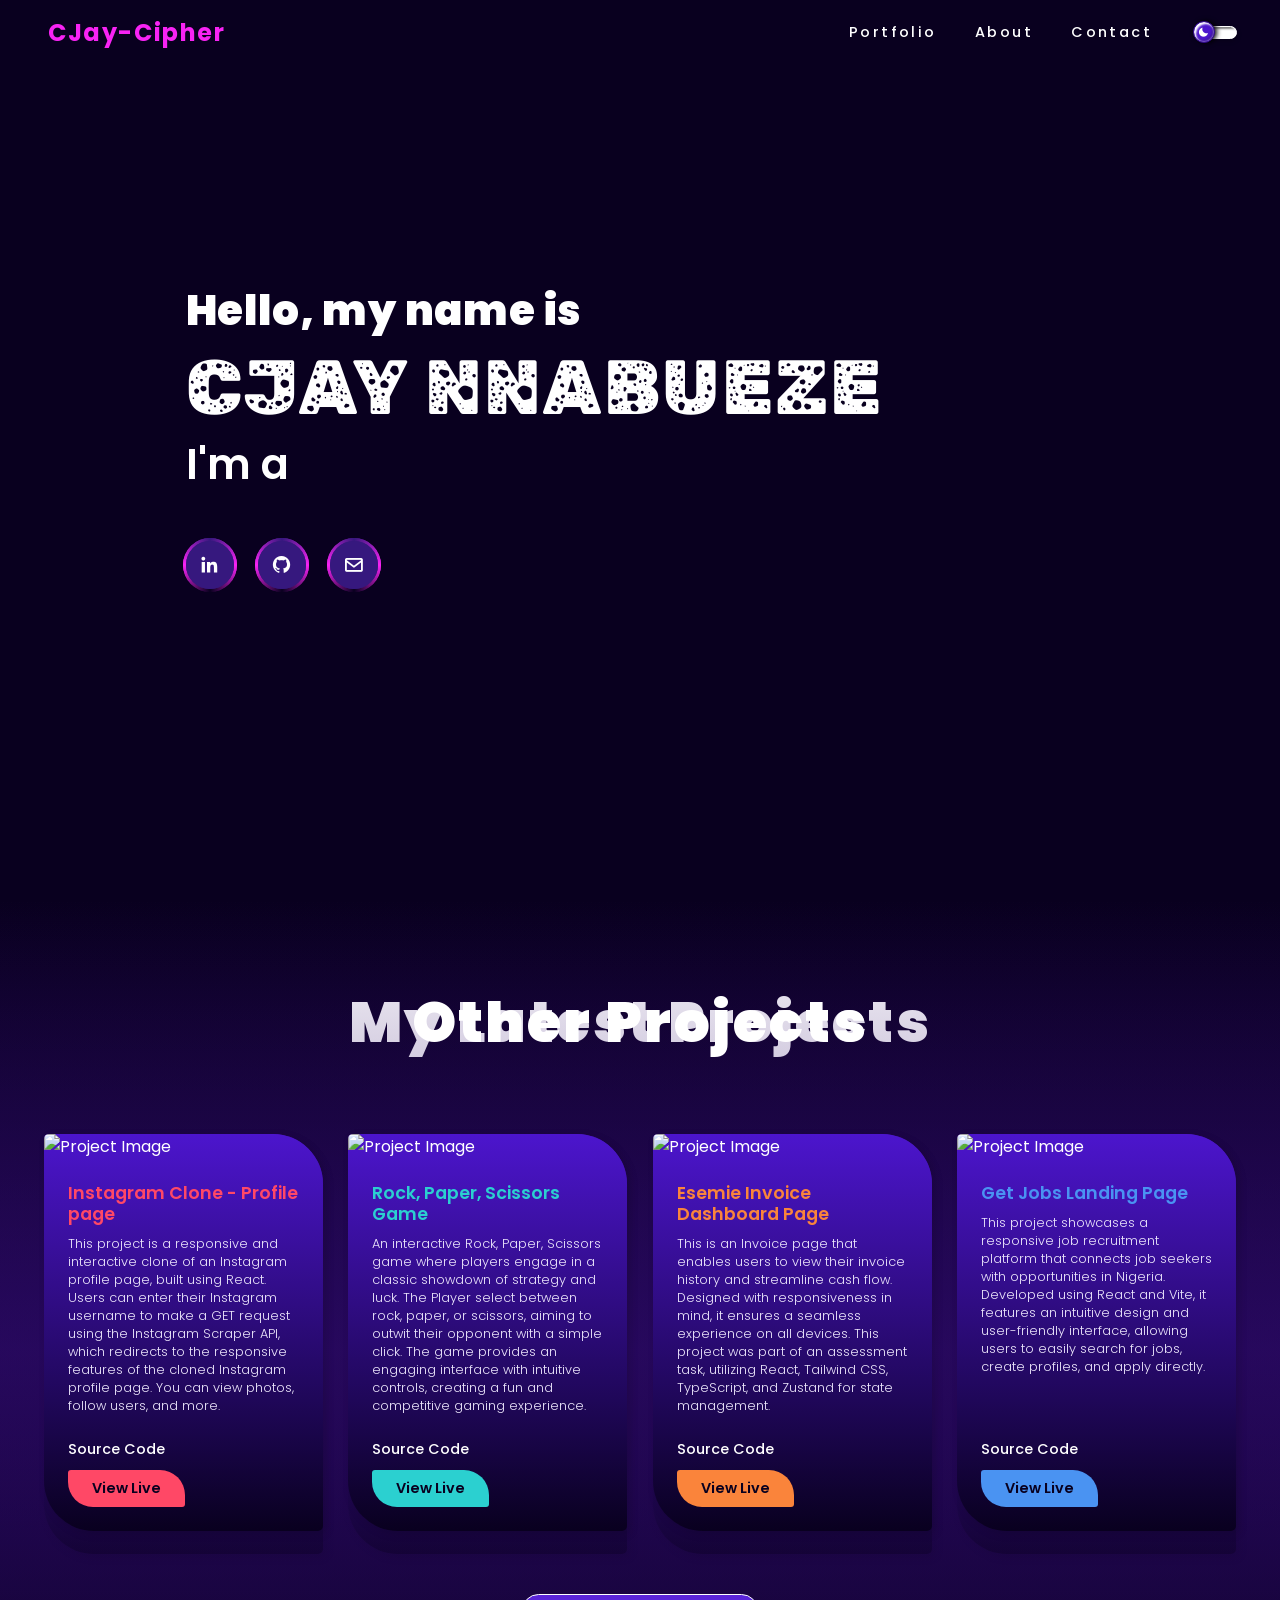
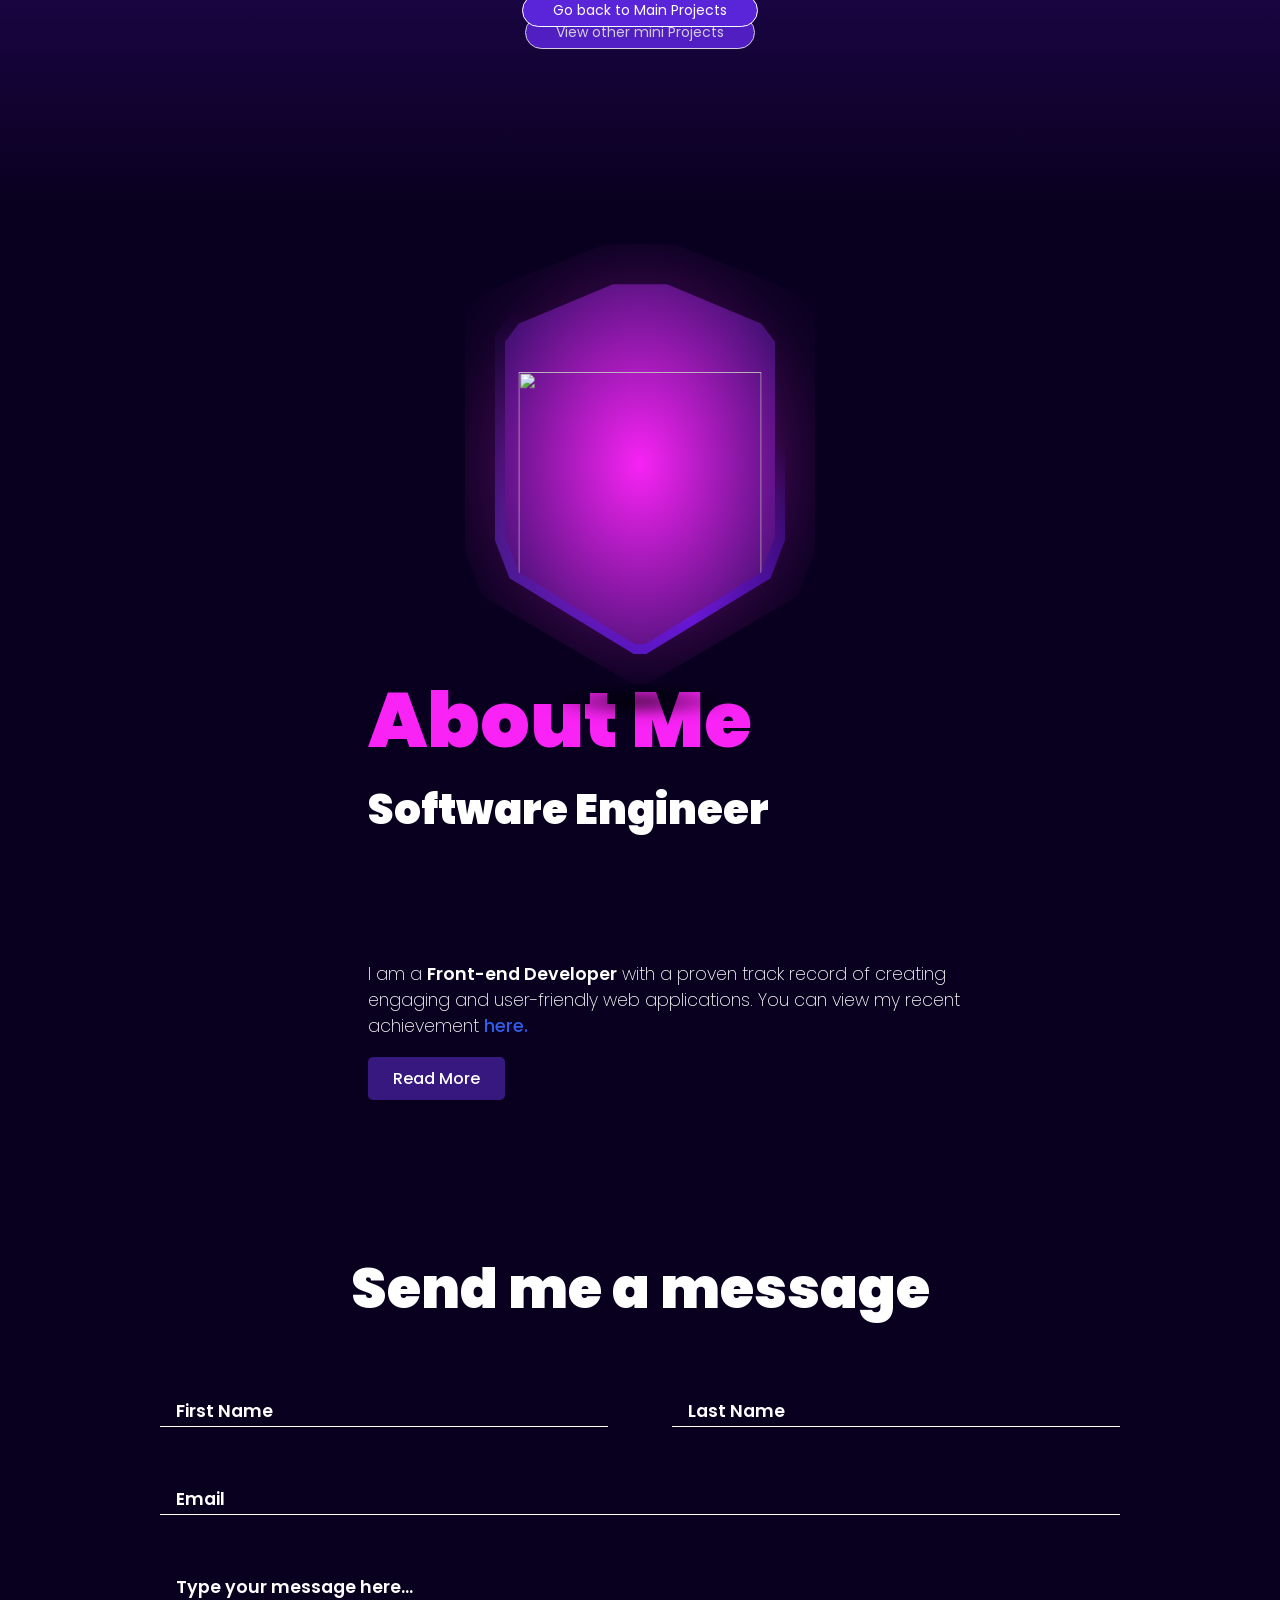
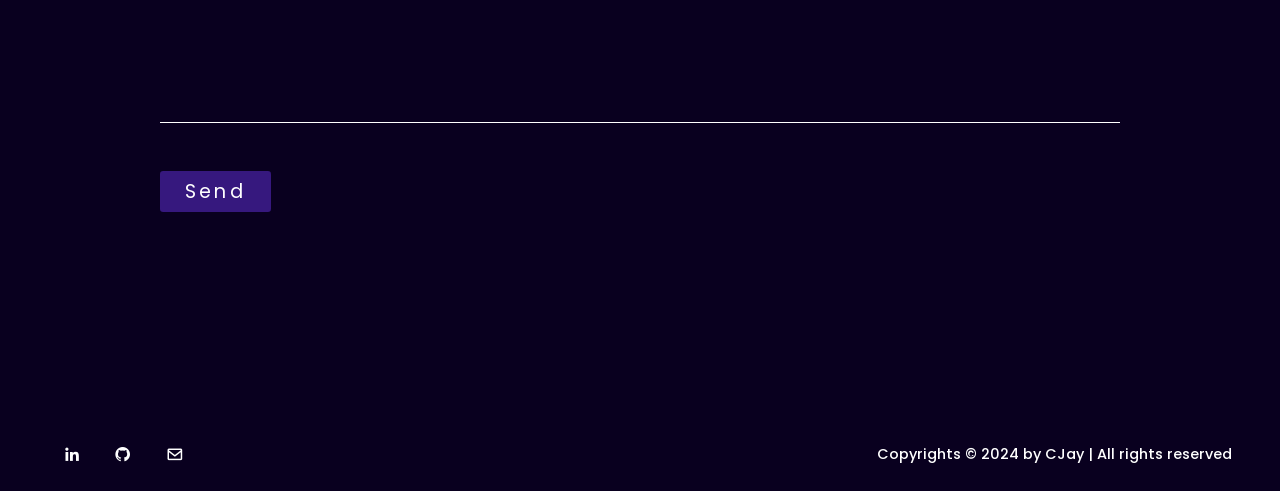
==== commit a7dedad3: "fix: revert fix update" ====
--- a/index.html
+++ b/index.html
@@ -16,6 +16,12 @@
       rel="stylesheet"
     />
     <!-- <link rel="stylesheet" href="bg_effects.css" /> -->
+    <link
+      rel="stylesheet"
+      href="https://cdnjs.cloudflare.com/ajax/libs/font-awesome/6.0.0-beta3/css/all.min.css"
+      integrity="sha384-k6RqeWeci5ZR/Lv4MR0sA0FfDOMm1h4H9z5s3Q1D4K6UuHf5z3P8S1y5r7h8zR"
+      crossorigin="anonymous"
+    />
   </head>
 
   <body>
@@ -33,16 +39,15 @@
           <a href="#portfolio">Portfolio</a>
           <a href="#about">About</a>
           <a href="#contact">Contact</a>
-          <button class="night-mode" id="mode-toggle" type="button" aria-label="Toggle dark mode">
+          <div class="night-mode" id="mode-toggle">
             <div class="switch-mode">
-              <i class="bx bxs-moon" aria-hidden="true"></i>
+              <i class="bx bxs-moon"></i>
               <!-- <i class='bx bx-sun'></i> -->
             </div>
-          </button>
+          </div>
         </nav>
-
-        <button class="menu-icon" type="button" aria-label="Open navigation menu">
-          <i class="bx bx-menu" aria-hidden="true"></i>
+        <button class="menu-icon">
+          <i class="bx bx-menu"></i>
         </button>
       </header>
 
@@ -52,24 +57,19 @@
             <div class="text-content">
               <h3>Hello, my name is</h3>
               <h1 id="name-text" data-text="CJAY NNABUEZE">CJAY NNABUEZE</h1>
-
               <div class="my-title">
-                <h3>I'm a</h3>
-                <h3 id="string-typing"></h3>
+                <span>
+                  <h3>I'm a</h3>
+                </span>
+                <span>
+                  <h3 id="string-typing"></h3>
+                </span>
               </div>
 
               <div class="socials">
-                <a href="https://linkedin.com/in/chijioke-nnabueze-73435376" target="_blank" rel="noopener noreferrer" aria-label="LinkedIn profile">
-                  <i class="bx bxl-linkedin" aria-hidden="true"></i>
-                </a>
-
-                <a href="https://github.com/CJay-Cipher" target="_blank" rel="noopener noreferrer" aria-label="GitHub profile">
-                  <i class="bx bxl-github" aria-hidden="true"></i>
-                </a>
-
-                <a href="mailto:nnabuezecjay@gmail.com" target="_blank" rel="noopener noreferrer" aria-label="Send email">
-                  <i class="bx bx-envelope" aria-hidden="true"></i>
-                </a>
+                <a href="https://linkedin.com/in/chijioke-nnabueze-73435376" target="_blank"><i class="bx bxl-linkedin"></i></a>
+                <a href="https://github.com/CJay-Cipher" target="_blank"><i class="bx bxl-github"></i></a>
+                <a href="mailto:nnabuezecjay@gmail.com" target="_blank"><i class="bx bx-envelope"></i></a>
               </div>
             </div>
           </div>
@@ -78,7 +78,6 @@
         <section id="portfolio-section">
           <section id="portfolio">
             <h2>My Latest Projects</h2>
-
             <div class="projects">
               <article class="box">
                 <img src="iil/image/joehart-store.png" class="box-img" alt="Project Image" />
@@ -87,49 +86,42 @@
                     Perfume E-commerce Website <br />
                     <span style="color: pink; font-size: 12px; font-weight: 400; text-align: center; font-style: italic"> --> In progress </span>
                   </h4>
-
                   <p>
                     This project is a perfume e-commerce store that showcases a wide range of exquisite fragrances for both men and women. Developed using
                     <strong>Next.js</strong>, <strong>TypeScript</strong>, and <strong>Tailwind CSS</strong> for a modern and responsive front end, it utilizes
                     <strong>Node.js</strong> and <strong>Firebase</strong> to power the back end. The project is currently in progress.
                   </p>
-
                   <div class="project-options">
                     <div class="live-demo">
                       <!-- <a href="" onclick="return false;">Demo</a> -->
                       <!-- <a href="https://github.com/CJay-Cipher/joehart-store" target="_blank">Source Code</a> -->
                       <!-- <a href="" onclick="return false;" target="_blank">Source Code</a> -->
                     </div>
-
-                    <a href="https://www.joehartempirefragrance.com.ng/" target="_blank" class="source-code" rel="noopener noreferrer"> View Live </a>
-                  </div>
-                </div>
-              </article>
-
-              <article class="box">
-                <img src="iil/image/tokunbo.io.png" class="box-img" alt="Tokunbo.io car marketplace" />
-
+                    <a href="https://joehart-store.vercel.app/" target="_blank" class="source-code">View Live </a>
+                  </div>
+                </div>
+              </article>
+
+              <article class="box">
+                <img src="iil/image/tokunbo.io.png" class="box-img" alt="Project Image" />
                 <div class="project-text-content">
                   <h4>
                     Tokunbo.io - Car Marketplace Guide <br />
                     <span style="color: pink; font-size: 12px; font-weight: 400; text-align: center; font-style: italic"> --> In progress </span>
                   </h4>
-
                   <p>
                     This project is a dynamic car marketplace platform that connects buyers and sellers of used cars. Developed using
                     <strong>Next.js</strong>, <strong>TypeScript</strong>, and <strong>Tailwind CSS</strong> for a sleek and responsive front end, it integrates
                     <strong>AWS S3</strong> for storage and <strong>Framer Motion</strong> for smooth animations. The project is currently in progress, focusing on
                     delivering a user-friendly experience.
                   </p>
-
                   <div class="project-options">
                     <div class="live-demo">
                       <!-- <a href="" onclick="return false;">Demo</a> -->
                       <!-- <a href="https://github.com/CJay-Cipher/joehart-store" target="_blank">Source Code</a> -->
                       <!-- <a href="" onclick="return false;" target="_blank">Source Code</a> -->
                     </div>
-
-                    <a href="https://tokunbo.io" target="_blank" class="source-code" rel="noopener noreferrer"> View Live </a>
+                    <a href="https://tokunbo.io" target="_blank" class="source-code">View Live </a>
                   </div>
                 </div>
               </article>
@@ -139,14 +131,12 @@
                 <div class="project-text-content">
                   <h4>
                     Chronox - Health Tracker <br />
-                    <span style="color: pink; font-size: 12px; font-weight: 400; text-align: center; font-style: italic"> In progress </span>
+                    <span style="color: pink; font-size: 12px; font-weight: 400; text-align: center; font-style: italic"> --> In progress </span>
                   </h4>
-
                   <p>
                     Chronox is an ongoing project built with React and Vite. It features a modern UI/UX, including a login page, a health dashboard for tracking metrics.
                     This project highlights my ability to create user-centered designs and effective frontend solutions.
                   </p>
-
                   <div class="project-options">
                     <div class="live-demo">
                       <!-- <a href="" onclick="return false;">Demo</a> -->
@@ -186,45 +176,37 @@
                 <img src="iil/image/instagram-clone-home.png" class="box-img" alt="Project Image" />
                 <div class="project-text-content">
                   <h4>Instagram Clone - Profile page</h4>
-
                   <p>
                     This project is a responsive and interactive clone of an Instagram profile page, built using React. Users can enter their Instagram username to make a
                     GET request using the Instagram Scraper API, which redirects to the responsive features of the cloned Instagram profile page. You can view photos,
                     follow users, and more.
                   </p>
-
-                  <div class="project-options">
-                    <div class="live-demo">
-                      <!-- <a href="" onclick="return false;">Demo</a> -->
-
-                      <a href="https://github.com/CJay-Cipher/Instagram-Clone" target="_blank" rel="noopener noreferrer"> Source Code </a>
-                    </div>
-
-                    <a href="https://instagram-clone-nine-plum.vercel.app/" target="_blank" class="source-code" rel="noopener noreferrer"> View Live </a>
-                  </div>
-                </div>
-              </article>
-
-              <article class="box">
-                <img src="iil/image/rock-paper-scissors.jpg" class="box-img" alt="Rock, Paper, Scissors game" />
-
+                  <div class="project-options">
+                    <div class="live-demo">
+                      <!-- <a href="" onclick="return false;">Demo</a> -->
+                      <a href="https://github.com/CJay-Cipher/Instagram-Clone" target="_blank">Source Code</a>
+                    </div>
+
+                    <a href="https://instagram-clone-nine-plum.vercel.app/" target="_blank" class="source-code">View Live</a>
+                  </div>
+                </div>
+              </article>
+
+              <article class="box">
+                <img src="iil/image/rock-paper-scissors.jpg" class="box-img" alt="Project Image" />
                 <div class="project-text-content">
                   <h4>Rock, Paper, Scissors Game</h4>
-
                   <p>
                     An interactive Rock, Paper, Scissors game where players engage in a classic showdown of strategy and luck. The Player select between rock, paper, or
                     scissors, aiming to outwit their opponent with a simple click. The game provides an engaging interface with intuitive controls, creating a fun and
                     competitive gaming experience.
                   </p>
-
-                  <div class="project-options">
-                    <div class="live-demo">
-                      <!-- <a href="" onclick="return false;">Demo</a> -->
-
-                      <a href="https://github.com/CJay-Cipher/portfolio/tree/main/rps_game" target="_blank" rel="noopener noreferrer"> Source Code </a>
-                    </div>
-
-                    <a href="rps_game/" target="_blank" class="source-code" rel="noopener noreferrer"> View Live </a>
+                  <div class="project-options">
+                    <div class="live-demo">
+                      <!-- <a href="" onclick="return false;">Demo</a> -->
+                      <a href="https://github.com/CJay-Cipher/portfolio/tree/main/rps_game" target="_blank">Source Code</a>
+                    </div>
+                    <a href="rps_game/" target="_blank" class="source-code">View Live </a>
                   </div>
                 </div>
               </article>
@@ -267,24 +249,22 @@
               </article> -->
 
               <article class="box">
-                <img src="./iil/image/get_a_job_big.png" class="box-img" alt="Get Jobs recruitment landing page" />
-
+                <img src="./iil/image/get_a_job_big.png" class="box-img" alt="Project Image" />
                 <div class="project-text-content">
                   <h4>Get Jobs Landing Page</h4>
-
                   <p>
                     This project showcases a responsive job recruitment platform that connects job seekers with opportunities in Nigeria. Developed using React and Vite,
                     it features an intuitive design and user-friendly interface, allowing users to easily search for jobs, create profiles, and apply directly.
                   </p>
 
-                  <div class="project-options">
-                    <div class="live-demo">
-                      <!-- <a href="" onclick="return false;">Demo</a> -->
-
-                      <a href="https://github.com/CJay-Cipher/getajob-landing-page" target="_blank" rel="noopener noreferrer"> Source Code </a>
-                    </div>
-
-                    <a href="https://getajob-landing-page.vercel.app/" target="_blank" class="source-code" rel="noopener noreferrer"> View Live </a>
+                  <p></p>
+                  <div class="project-options">
+                    <div class="live-demo">
+                      <!-- <a href="" onclick="return false;">Demo</a> -->
+                      <a href="https://github.com/CJay-Cipher/getajob-landing-page" target="_blank">Source Code</a>
+                    </div>
+
+                    <a href="https://getajob-landing-page.vercel.app/" target="_blank" class="source-code">View Live </a>
                   </div>
                 </div>
               </article>
@@ -306,7 +286,6 @@
                 </div>
               </article> -->
             </div>
-
             <div class="other-projects" id="toggleToMain">
               <a href="#portfolio-section">Go back to Main Projects</a>
             </div>
@@ -318,7 +297,7 @@
             <div class="img-container">
               <div class="hexagon">
                 <div class="shape">
-                  <img src="iil/image/cartoon-no_bg.png" alt="Cartoon illustration of CJay" />
+                  <img src="iil/image/cartoon-no_bg.png" alt="" />
                 </div>
               </div>
             </div>
@@ -326,116 +305,93 @@
             <div class="about-content">
               <h1>About Me</h1>
               <h3>Software Engineer</h3>
-
               <div class="skills wrapper">
                 <div class="tools item1">
                   <img src="iil/icon/html.svg" alt="HTML5" />
                   <p style="font-weight: 400; letter-spacing: 1.05px">HTML5</p>
                 </div>
-
                 <div class="tools item2">
                   <img src="iil/icon/css.svg" alt="CSS3" />
                   <p style="font-weight: 400; letter-spacing: 1.05px">CSS3</p>
                 </div>
-
                 <div class="tools item3">
                   <img src="iil/icon/javascript.svg" alt="JavaScript" />
                   <p style="font-weight: 400; letter-spacing: 1.05px">JavaScript</p>
                 </div>
-
                 <div class="tools item4">
                   <img src="iil/icon/typescript.svg" alt="Typescript" />
                   <p style="font-weight: 400; letter-spacing: 1.05px">Typescript</p>
                 </div>
-
                 <div class="tools item5">
                   <img src="iil/icon/react-native.svg" alt="React" />
                   <p style="font-weight: 400; letter-spacing: 1.05px">React</p>
                 </div>
-
                 <div class="tools item6">
                   <img src="iil/icon/gatsby.svg" alt="Gatsby" />
                   <p style="font-weight: 400; letter-spacing: 1.05px">Gatsby</p>
                 </div>
-
                 <div class="tools item7">
                   <img src="iil/icon/next-js.svg" alt="Next.js" style="background-color: white; border-radius: 50%; border: 1px solid white" />
                   <p style="font-weight: 400; letter-spacing: 1.05px">Next.js</p>
                 </div>
-
                 <div class="tools item8">
                   <img src="iil/icon/node-js.svg" alt="Node.js" />
                   <p style="font-weight: 400; letter-spacing: 1.05px">Node.js</p>
                 </div>
-
                 <div class="tools item9">
                   <img src="iil/icon/python.svg" alt="Python" />
                   <p style="font-weight: 400; letter-spacing: 1.05px">Python</p>
                 </div>
-
                 <div class="tools item10">
                   <img src="iil/icon/firebase.svg" alt="Firebase" />
                   <p style="font-weight: 400; letter-spacing: 1.05px">Firebase</p>
                 </div>
-
                 <div class="tools item11">
                   <img src="iil/icon/tailwind-css.svg" alt="Tailwind" />
                   <p style="font-weight: 400; letter-spacing: 1.05px">Tailwind</p>
                 </div>
-
                 <div class="tools item12">
                   <img src="iil/icon/figma.svg" alt="Figma" />
                   <p style="font-weight: 400; letter-spacing: 1.05px">Figma</p>
                 </div>
-
                 <div class="tools item13">
                   <img src="iil/icon/git.svg" alt="Git" />
                   <p style="font-weight: 400; letter-spacing: 1.05px">Git</p>
                 </div>
-
                 <div class="tools item14">
                   <img src="iil/icon/github.svg" alt="GitHub" style="background-color: white; border-radius: 50%; border: 1px solid white" />
                   <p style="font-weight: 400; letter-spacing: 1.05px">GitHub</p>
                 </div>
-
                 <div class="tools item15">
                   <img src="iil/icon/bitbucket.svg" alt="Bitbucket" />
                   <p style="font-weight: 400; letter-spacing: 1.05px">Bitbucket</p>
                 </div>
-
                 <div class="tools item16">
                   <img src="iil/icon/gitlab.svg" alt="GitLab" />
                   <p style="font-weight: 400; letter-spacing: 1.05px">GitLab</p>
                 </div>
-
                 <div class="tools item17">
                   <img src="iil/icon/bootstrap.svg" alt="Bootstrap" />
                   <p style="font-weight: 400; letter-spacing: 1.05px">Bootstrap</p>
                 </div>
-
                 <div class="tools item18">
                   <img src="iil/icon/jquery.svg" alt="jQuery" />
                   <p style="font-weight: 400; letter-spacing: 1.05px">jQuery</p>
                 </div>
               </div>
-
               <p>
-                I am a
-                <span class="styled-text">Front-end Developer</span> with a proven track record of creating engaging and user-friendly web applications. You can view my
-                recent achievement
-
+                I am a <span class="styled-text">Front-end Developer</span> with a proven track record of creating engaging and user-friendly web applications. You can
+                view my recent achievement
                 <a href="https://savanna.alxafrica.com/certificates/L6Ec2spCrz" target="_blank" rel="noopener noreferrer" style="color: #315cec; font-weight: 500">
                   here.
                 </a>
               </p>
-
               <div class="more-text hide">
                 <p>
                   <br />I am an inquisitive and motivated software engineer eager to leverage my skills in web development and programming while continuously expanding my
                   knowledge. With a proactive attitude and strong communication abilities, I excel in problem-solving and thrive in collaborative environments.
                 </p>
               </div>
-
               <button class="more-about-me">Read More</button>
             </div>
           </div>
@@ -444,19 +400,17 @@
         <section id="contact">
           <form class="contact-container" onsubmit="sendEmail(event)">
             <h2>Send me a message</h2>
-
             <div class="row1">
               <div class="col">
                 <div class="contact-input-box">
-                  <input type="text" id="first-name" name="firstName" autocomplete="given-name" aria-label="First Name" required />
+                  <input type="text" id="first-name" required="required" />
                   <span class="contact-text">First Name</span>
                   <span class="contact-line"></span>
                 </div>
               </div>
-
               <div class="col">
                 <div class="contact-input-box">
-                  <input type="text" id="last-name" name="lastName" autocomplete="family-name" aria-label="Last Name" required />
+                  <input type="text" id="last-name" required="required" />
                   <span class="contact-text">Last Name</span>
                   <span class="contact-line"></span>
                 </div>
@@ -466,7 +420,7 @@
             <div class="row1">
               <div class="col">
                 <div class="contact-input-box">
-                  <input type="email" id="email-address" name="email" autocomplete="email" aria-label="Email" required />
+                  <input type="text" id="email-address" required="required" />
                   <span class="contact-text">Email</span>
                   <span class="contact-line"></span>
                 </div>
@@ -476,8 +430,7 @@
             <div class="row1">
               <div class="col">
                 <div class="contact-input-box textarea">
-                  <textarea id="contact-message" name="message" aria-label="Message" required></textarea>
-
+                  <textarea id="contact-message" required="required"></textarea>
                   <span class="contact-text">Type your message here...</span>
                   <span class="contact-line"></span>
                 </div>
@@ -493,41 +446,24 @@
         </section>
       </div>
 
-      <a href="#home" id="move-to-top" aria-label="Back to top">
-        <i class="bx bx-chevrons-up" aria-hidden="true"></i>
-      </a>
+      <a href="#home" id="move-to-top"><i class="bx bx-chevrons-up"></i></a>
 
       <footer>
         <div class="footer-socials">
-          <a href="https://linkedin.com/in/chijioke-nnabueze-73435376" target="_blank" rel="noopener noreferrer" aria-label="LinkedIn profile">
-            <i class="bx bxl-linkedin" aria-hidden="true"></i>
-          </a>
-
-          <a href="https://github.com/CJay-Cipher" target="_blank" rel="noopener noreferrer" aria-label="GitHub profile">
-            <i class="bx bxl-github" aria-hidden="true"></i>
-          </a>
-
-          <a href="mailto:nnabuezecjay@gmail.com" target="_blank" rel="noopener noreferrer" aria-label="Send email">
-            <i class="bx bx-envelope" aria-hidden="true"></i>
-          </a>
+          <a href="https://linkedin.com/in/chijioke-nnabueze-73435376" target="_blank"><i class="bx bxl-linkedin"></i></a>
+          <a href="https://github.com/CJay-Cipher" target="_blank"><i class="bx bxl-github"></i></a>
+          <a href="mailto:nnabuezecjay@gmail.com" target="_blank"><i class="bx bx-envelope"></i></a>
         </div>
-
-        <p>Copyright © 2026 CJay | All rights reserved</p>
+        <p>Copyrights © 2024 by CJay | All rights reserved</p>
       </footer>
     </div>
 
     <div id="loader"></div>
-
     <div id="message-success">
       <div id="report-cancel">
         <i class="bx bx-x"></i>
       </div>
-
-      <h4>
-        Message delivered<br />
-        successfully<br />
-        ✅
-      </h4>
+      <h4>Message delivered<br />successfully<br />✅</h4>
     </div>
 
     <script src="https://unpkg.com/typed.js@2.1.0/dist/typed.umd.js"></script>
--- a/style.css
+++ b/style.css
@@ -0,0 +1,1602 @@
+:root {
+  /* ----- COLOR ------ */
+  --default-dark-color: #fff;
+  --default-light-color: #09001f;
+  --first-font-color: #36187e;
+  --second-font-color: #eee8fd;
+  --third-font-color: #c0abf0;
+  --button-bg-color: #5a24d9;
+
+  --first-bg-color: #250d5e;
+  --second-bg-color: #330e89;
+  --third-bg-color: #4c15cd;
+  --fourth-bg-color: #2d0a6a;
+
+  --greencheck: #00d26a;
+  --neutral-color: #fff;
+  --dark-shadow-color: transparent;
+  --main-font-color: #f823f4;
+  --nav-bg-color: #2d0a6a94;
+
+  --special-color-1: #ff4866;
+  --special-color-2: #2bd0d0;
+  --special-color-3: #fa843b;
+  --special-color-4: #4a93f2;
+  --special-color-5: #e31717;
+
+  /* ----- for bg effect ----- */
+  --color1: #bf163848;
+  --color2: #131dd363;
+  --color3: #bc18d25f;
+  --color4: #5a24d988;
+
+  /* ----- DIMENTION ------ */
+  --header-height: 4rem;
+  --main-img-width: 30rem;
+  --main-img-height: 30rem;
+  --project-img-width: 60%;
+  --max-about-text-height: 27vh;
+
+  /* ----- ANIMATION ------ */
+  --bounce-animation-duration: 8s;
+
+  /* ------- FONTS --------- */
+  --main-font-family: "poppins", "Segoe UI", "CJay-font", "Helvetica Neue", Helvetica, Arial, sans-serif;
+
+  /* ----- FONT SIZE -------- */
+  --h1-font-size: 4.8rem;
+  --h2-font-size: 3.5rem;
+  --h3-font-size: 2.6rem;
+  --h4-font-size: 1.1rem;
+  --p-font-size: 1.1rem;
+
+  /* ----- others ----- */
+  --hover-blur: 15px;
+}
+
+@font-face {
+  font-family: "CJay-font";
+  src: url("font/Segoe\ UI.woff") format("woff");
+}
+
+* {
+  margin: 0;
+  padding: 0;
+  box-sizing: border-box;
+  text-decoration: none;
+  color: var(--default-dark-color);
+  font-family: var(--main-font-family);
+  scroll-behavior: smooth;
+}
+.light-mode-colors {
+  /* ----- COLOR ------ */
+  --default-dark-color: #000;
+  --default-light-color: #fff;
+  --first-font-color: #5a24d9;
+  --second-font-color: #928d9f;
+  --third-font-color: #2d0a6a;
+  --button-bg-color: #ae8cff;
+
+  --first-bg-color: #f5f8fa;
+  --second-bg-color: #c0abf0;
+  --third-bg-color: #fff;
+  --fourth-bg-color: #eee8fd;
+
+  --greencheck: #00d26a;
+  --neutral-color: #fff;
+  --dark-shadow-color: #00000052;
+  --main-font-color: #5a24d9;
+  --nav-bg-color: #eee8fd;
+
+  --special-color-1: #e43bfa;
+  --special-color-2: #2bd0d0;
+  --special-color-3: #fa843b;
+  --special-color-4: #1743e3;
+  --special-color-5: #e31717;
+
+  /* ----- for bg effect ----- */
+  --color1: #bf163800;
+  --color2: #131dd300;
+  --color3: #bc18d200;
+  --color4: #5a24d900;
+}
+.night-mode-colors {
+  /* ----- COLOR ------ */
+  --default-dark-color: #fff;
+  --default-light-color: #09001f;
+  --first-font-color: #36187e;
+  --second-font-color: #eee8fd;
+  --third-font-color: #c0abf0;
+  --button-bg-color: #5a24d9;
+
+  --first-bg-color: #250d5e;
+  --second-bg-color: #330e89;
+  --third-bg-color: #4c15cd;
+  --fourth-bg-color: #2d0a6a;
+
+  --greencheck: #00d26a;
+  --neutral-color: #fff;
+  --dark-shadow-color: transparent;
+  --main-font-color: #ed67ff;
+  --nav-bg-color: #2d0a6a94;
+
+  --special-color-1: #ff4866;
+  --special-color-2: #2bd0d0;
+  --special-color-3: #fa843b;
+  --special-color-4: #4a93f2;
+  --special-color-5: #e31717;
+
+  /* ----- for bg effect ----- */
+  --color1: #82203476;
+  --color2: #2d0a6a;
+  --color3: #9e13b083;
+  --color4: #5a24d9;
+}
+body {
+  background: var(--default-light-color);
+}
+
+body a {
+  cursor: pointer;
+}
+
+h1,
+h2,
+h3 {
+  font-weight: 900;
+}
+
+h1 {
+  font-size: var(--h1-font-size);
+}
+h2 {
+  font-size: var(--h2-font-size);
+}
+h3 {
+  font-size: var(--h3-font-size);
+}
+h4 {
+  font-size: var(--h4-font-size);
+  font-weight: 600;
+}
+p {
+  font-size: var(--p-font-size);
+  font-weight: 400;
+}
+
+#container {
+  width: 100%;
+  max-width: 2400px;
+  margin: 0 auto;
+}
+/*  NAVBAR section ------------------------------- */
+header {
+  display: flex;
+  position: fixed;
+  top: 0;
+  width: 100%;
+  max-width: 2400px;
+  margin: 0 auto;
+  height: var(--header-height);
+  z-index: 100;
+  transition: top 0.5s;
+}
+header::before {
+  content: "";
+  position: absolute;
+  height: 100%;
+  width: 100%;
+}
+header.header-bg::before {
+  backdrop-filter: blur(15px);
+  background: var(--nav-bg-color);
+}
+
+header > * {
+  display: flex;
+  align-items: center;
+  position: relative;
+}
+#main-logo {
+  margin-left: 3rem;
+  overflow: hidden;
+  cursor: pointer;
+}
+
+#logo-img {
+  display: none;
+  width: 110px;
+  border-radius: 25px;
+}
+#main-logo #logo-img {
+  animation: shake 4s linear infinite;
+}
+.logo-text a {
+  font-size: 1.5rem;
+  font-weight: 700;
+  letter-spacing: 0.1rem;
+  color: var(--main-font-color);
+  transition: color 0.3s ease;
+}
+
+#main-logo:hover a {
+  color: var(--third-font-color);
+}
+
+.navbar {
+  flex: 2;
+  justify-content: flex-end;
+  margin-right: 3%;
+}
+
+.navbar a {
+  margin: 0 1.2rem;
+  font-size: 0.9rem;
+  font-weight: 500;
+  letter-spacing: 0.15rem;
+  color: var(--default-dark-color);
+  position: relative;
+  width: max-content;
+}
+.navbar a:hover::after {
+  width: 100%;
+}
+.navbar a::after {
+  content: "";
+  position: absolute;
+  bottom: -5px;
+  left: 0;
+  height: 5px;
+  width: 0;
+  border-radius: 10px;
+  background: linear-gradient(to right, var(--second-bg-color), var(--main-font-color));
+  transition: width 0.2s ease;
+}
+.navbar a:active,
+.navbar a:hover {
+  color: var(--main-font-color);
+}
+.navbar .active {
+  font-weight: 500;
+  color: var(--main-font-color);
+}
+
+.navbar > .night-mode {
+  display: flex;
+  justify-content: center;
+  align-items: center;
+  padding: 5px;
+  margin-left: 2%;
+}
+.navbar .switch-mode {
+  display: flex;
+  align-items: center;
+  width: 40px;
+  height: 13px;
+  border-radius: 30px;
+  background-color: var(--neutral-color);
+  cursor: pointer;
+  box-shadow:
+    inset -2px -2px 2px #fff,
+    inset 2px 2px 2px #0000007e,
+    0 2px 5px #00000035;
+  border: 1px solid #fff;
+}
+.navbar .switch-mode i {
+  width: 22px;
+  height: 22px;
+  font-size: 11px;
+  border-radius: 50%;
+  transform: translateX(-5px);
+  background-color: var(--third-bg-color);
+  display: flex;
+  justify-content: center;
+  align-items: center;
+  transition: 0.3s;
+  border: 0.5px solid var(--second-bg-color);
+  box-shadow:
+    inset -2px -2px 2px #0000002d,
+    inset 2px 2px 2px #fff,
+    inset 0 0 2px #fff,
+    2px 0 5px #000000;
+}
+.navbar .switch-mode:hover i,
+.navbar .switch-mode:active i {
+  box-shadow:
+    inset -2px -2px 2px #0000002d,
+    inset 2px 2px 2px #fff,
+    0 0 10px var(--main-font-color);
+}
+
+.menu-icon {
+  border: none;
+  background-color: transparent;
+  margin-left: auto;
+  display: none;
+}
+.menu-icon i {
+  font-size: 2.5rem;
+  padding: 10px;
+  cursor: pointer;
+}
+
+/* ===================== MAIN BODY SECTION ====================== */
+#body-container {
+  display: flex;
+  flex-direction: column;
+  width: 100%;
+  overflow: hidden;
+}
+
+/* ===================== HOME SECTION ====================== */
+#home {
+  width: 100%;
+  position: relative;
+  height: 100svh;
+  max-height: 1200px;
+  padding: 12%;
+  display: flex;
+  justify-content: space-evenly;
+  align-items: center;
+  flex-wrap: wrap;
+  background: url("iil/image/bg-grid-lighter.svg");
+  background-size: cover;
+  background-repeat: no-repeat;
+  background-position: center;
+}
+
+.box-content {
+  flex: 1;
+  overflow: hidden;
+}
+
+.text-content > * {
+  display: block;
+}
+
+.text-content {
+  padding: 0 0 2rem 2rem;
+}
+#name-text {
+  letter-spacing: 0.15rem;
+  font-family: "Rubik Moonrocks";
+  font-weight: 300;
+  animation: slideLeft 2s;
+}
+
+.text-content > h3:first-child {
+  letter-spacing: 0.05rem;
+  position: relative;
+  animation: slideRight 1s;
+}
+.my-title {
+  display: flex;
+  flex-wrap: wrap;
+  gap: 1%;
+}
+.my-title span:nth-child(1) h3 {
+  letter-spacing: 0.01rem;
+  font-weight: 600;
+  animation: slideRight 2.5s ease;
+}
+.my-title span:nth-child(2) h3 {
+  color: var(--main-font-color);
+  letter-spacing: 0.2rem;
+  animation:
+    slideUp 1s,
+    flicker 3s linear infinite;
+  opacity: 0;
+  animation-delay: 3s;
+}
+.text-content p {
+  max-width: 60rem;
+  color: var(--default-dark-color);
+  animation: slideRight 5s;
+}
+
+.socials {
+  isolation: isolate;
+  display: flex;
+  margin-top: 5vh;
+}
+.socials a {
+  height: 3rem;
+  width: 3rem;
+  display: flex;
+  justify-content: center;
+  align-items: center;
+  background-color: var(--first-font-color);
+  border-radius: 50%;
+  margin-right: 1.5rem;
+  transition: 0.3s ease;
+  animation: stepSlideLeft 4s ease;
+  position: relative;
+}
+.socials a i {
+  font-size: 1.3rem;
+  color: #fff;
+  height: 100%;
+  width: 100%;
+  border-radius: 50%;
+  border: 0.5px solid transparent;
+  display: flex;
+  justify-content: center;
+  align-items: center;
+  background-color: var(--first-font-color);
+}
+.socials a::before,
+.socials a::after {
+  content: "";
+  position: absolute;
+  width: 100%;
+  height: 100%;
+  padding: 3px;
+  background: conic-gradient(
+    from var(--angle),
+    var(--first-font-color),
+    var(--main-font-color),
+    var(--default-light-color),
+    var(--main-font-color),
+    var(--first-font-color)
+  );
+  border-radius: 50%;
+  z-index: -1;
+  animation: spinHexBorder 5s linear infinite;
+}
+.socials a:hover i,
+.socials a:active i {
+  background-color: var(--second-bg-color);
+  color: var(--main-font-color);
+}
+.socials a:active i {
+  border-color: var(--main-font-color);
+  box-shadow:
+    inset -2px -2px 3px var(--default-light-color),
+    inset 2px 2px 3px var(--first-font-color);
+}
+.socials a:hover::before {
+  filter: blur(15px);
+}
+.socials a:nth-child(1),
+.socials a:nth-child(1)::before,
+.socials a:nth-child(1)::after {
+  animation-delay: -1.2s;
+}
+.socials a:nth-child(2),
+.socials a:nth-child(2)::before,
+.socials a:nth-child(2)::after {
+  animation-delay: -0.6s;
+}
+.img-section {
+  display: flex;
+  flex-direction: column;
+  align-items: center;
+  overflow: hidden;
+  padding: 3rem 1rem;
+}
+.home-img {
+  height: 80%;
+  margin: 3% 3% 0;
+  padding: 4rem;
+  position: relative;
+  display: flex;
+  justify-content: center;
+  align-items: center;
+  overflow: hidden;
+  animation: bounce var(--bounce-animation-duration) ease-in-out infinite;
+  transition: opacity 2s;
+}
+
+.home-img img {
+  width: var(--main-img-width);
+  height: var(--main-img-height);
+  border-radius: 50%;
+  background: linear-gradient(to bottom right, #fff, #fff, #e43bfa, #e43bfa);
+}
+
+.home-img::before {
+  content: "";
+  position: absolute;
+  width: var(--main-img-width);
+  height: var(--main-img-height);
+  padding: 1.2rem;
+  border-radius: 50%;
+  background: conic-gradient(var(--third-font-color), var(--third-bg-color), var(--third-font-color));
+  z-index: -1;
+  animation: rotateRight 5s linear infinite;
+  box-shadow: 0 0 30px #777;
+}
+
+.home-img::after {
+  content: "Hover to View";
+  color: var(--third-font-color);
+  position: absolute;
+  display: flex;
+  justify-content: center;
+  align-items: center;
+  width: var(--main-img-width);
+  height: var(--main-img-height);
+  border-radius: 50%;
+  background-color: var(--third-bg-color);
+  opacity: 0.8;
+  transition: 1s ease;
+}
+
+.home-img:hover::after,
+.home-img:active::after {
+  /* border: none; */
+  opacity: 0;
+  /* z-index: -2; */
+  background-color: transparent;
+  /* filter: blur(5px); */
+  height: 0;
+  width: 0;
+  /* transform: translateY(100%); */
+}
+.shadow {
+  height: 3rem;
+  width: 100%;
+  border-radius: 50%;
+  /* position: absolute; */
+  margin-top: auto;
+  background: radial-gradient(rgba(0, 0, 0, 2), transparent, transparent);
+  filter: blur(8px);
+  animation: shadowEffect var(--bounce-animation-duration) ease-in-out infinite;
+}
+
+/* ===================== ABOUT SECTION ====================== */
+#about {
+  min-height: 100svh;
+  padding: 0 10%;
+  display: flex;
+  justify-content: center;
+  align-items: center;
+  position: relative;
+  /* background: url("iil/image/bg-grid-lighter.svg");
+    background-size: cover;
+    background-repeat: no-repeat;
+    background-position: center; */
+  /* padding: 0 5%; */
+  /* background-color: #000; */
+  /* border: 2px solid blue; */
+}
+#about::before {
+  content: "";
+  position: absolute;
+  top: 0;
+  left: 0;
+  width: 100%;
+  height: 100%;
+  background: url("iil/image/bg-grid-lighter.svg");
+  background-size: cover;
+  background-repeat: no-repeat;
+  background-position: center;
+  transform: scaleY(-1);
+  pointer-events: none;
+}
+.about-container {
+  margin-top: var(--header-height);
+  padding: 1%;
+  display: flex;
+  justify-content: space-evenly;
+  align-items: center;
+  flex-wrap: wrap;
+  z-index: 1;
+  /* border: 2px solid red; */
+}
+
+.about-content {
+  margin-left: 5rem;
+  padding: 0.5rem;
+  width: 40rem;
+  /* border: 2px solid blue; */
+}
+
+.about-content h1 {
+  padding: 0;
+  color: var(--main-font-color);
+}
+.about-content h3 {
+  margin-top: 0;
+}
+.skills {
+  display: flex;
+  flex-wrap: wrap;
+  gap: 1rem;
+  width: max-content;
+  padding: 20px 0;
+  /* border: 1px solid red; */
+}
+.skills .tools > * {
+  margin: 0;
+  /* padding: 0; */
+  /* border: 1px solid yellow; */
+}
+.skills .tools {
+  /* margin: 0 1rem; */
+  display: flex;
+  flex-direction: column;
+  align-items: center;
+  gap: 5px;
+  height: 80px;
+  width: 60px;
+  transition: transform 0.2s;
+  /* border: 1px solid yellow; */
+}
+.skills .tools:hover {
+  transform: scale(1.2);
+}
+.skills .tools img {
+  /* padding: 1px; */
+  width: 100%;
+  border-radius: 5px;
+}
+.skills .tools p {
+  font-size: 0.7rem;
+  width: max-content;
+  text-align: center;
+}
+
+/* -------- SKILL ANIMAATION ------ */
+.wrapper {
+  height: 120px;
+  width: 90%;
+  /* max-width: 600px; */
+  position: relative;
+  /* overflow: hidden; */
+  mask-image: linear-gradient(to right, rgba(0, 0, 0, 0), rgba(0, 0, 0, 1) 15%, rgba(0, 0, 0, 1) 85%, rgba(0, 0, 0, 0));
+}
+
+@keyframes skillScrollLeft {
+  to {
+    left: -100px;
+  }
+}
+
+.tools {
+  position: absolute;
+  animation: skillScrollLeft 20s linear infinite;
+  left: max(calc(90px * 18), 100%);
+}
+
+.skills:hover .tools {
+  animation-play-state: paused;
+}
+
+.tools {
+  animation-delay: calc(20s / 18 * (18 - var(--item-index)) * -1);
+}
+
+/* Individual item classes */
+.item1 {
+  --item-index: 1;
+}
+.item2 {
+  --item-index: 2;
+}
+.item3 {
+  --item-index: 3;
+}
+.item4 {
+  --item-index: 4;
+}
+.item5 {
+  --item-index: 5;
+}
+.item6 {
+  --item-index: 6;
+}
+.item7 {
+  --item-index: 7;
+}
+.item8 {
+  --item-index: 8;
+}
+.item9 {
+  --item-index: 9;
+}
+.item10 {
+  --item-index: 10;
+}
+.item11 {
+  --item-index: 11;
+}
+.item12 {
+  --item-index: 12;
+}
+.item13 {
+  --item-index: 13;
+}
+.item14 {
+  --item-index: 14;
+}
+.item15 {
+  --item-index: 15;
+}
+.item16 {
+  --item-index: 16;
+}
+.item17 {
+  --item-index: 17;
+}
+.item18 {
+  --item-index: 18;
+}
+/* ---------------------------------------------------- */
+
+#string-typing {
+  display: inline;
+  color: var(--main-font-color);
+}
+
+/* Cursor */
+.typed-cursor {
+  color: var(--main-font-color);
+  font-size: var(--h3-font-size);
+  font-weight: 600;
+  animation:
+    slideUp 1s,
+    flicker 3s linear infinite;
+  display: none;
+}
+.about-content p {
+  font-weight: 200;
+}
+.more-text {
+  display: grid;
+  grid-template-rows: 1fr;
+  transition: grid-template-rows 0.3s;
+}
+.hide {
+  grid-template-rows: 0fr;
+}
+.about-content .more-text > p {
+  overflow: hidden;
+}
+.styled-text {
+  /* color: var(--third-font-color); */
+  font-weight: 600;
+  /* font-style: italic; */
+}
+
+.more-about-me {
+  color: var(--neutral-color);
+  font-size: 1rem;
+  font-weight: 500;
+  cursor: pointer;
+  margin-top: 2vh;
+  border: none;
+  padding: 0.5rem 1.5rem;
+  border-radius: 5px;
+  border: 1px solid transparent;
+  background-color: var(--first-font-color);
+}
+.more-about-me:hover {
+  border-color: var(--default-dark-color);
+}
+
+.more-about-me:active {
+  color: var(--default-light-color);
+  background-color: var(--main-font-color);
+}
+
+/* --------------- profit image animation ------------------ */
+
+.img-container {
+  position: relative;
+  align-self: center;
+  display: flex;
+  justify-content: center;
+  align-items: center;
+  padding: 10px;
+  /* border: 2px solid red; */
+}
+@property --angle {
+  syntax: "<angle>";
+  initial-value: 0deg;
+  inherits: false;
+}
+.img-container::before,
+.img-container::after {
+  content: "";
+  position: absolute;
+  width: 100%;
+  max-width: 400px;
+  height: 100%;
+  /* top: -20px; */
+  /* padding: 10px; */
+  clip-path: polygon(40% 0%, 60% 0%, 95% 11%, 100% 16%, 100% 70%, 95% 80%, 52% 100%, 48% 100%, 5% 80%, 0% 70%, 0 16%, 5% 11%);
+  /* z-index: 1; */
+  background: conic-gradient(from var(--angle), transparent, var(--default-light-color), var(--third-bg-color), var(--first-font-color), transparent 90%);
+  animation:
+    bounce var(--bounce-animation-duration) ease-in-out infinite,
+    spinHexBorder 7s linear infinite;
+  animation-delay: 2s;
+  /* border: 2px solid red; */
+}
+.img-container::after {
+  padding: 30px;
+  filter: blur(50px);
+  background: radial-gradient(var(--main-font-color), transparent 65%);
+}
+@keyframes spinHexBorder {
+  0% {
+    --angle: 0deg;
+  }
+
+  100% {
+    --angle: 360deg;
+  }
+}
+
+.img-container .hexagon {
+  position: relative;
+  display: flex;
+  justify-content: center;
+  width: 30vh;
+  height: 40vh;
+  /* margin-top: 50px; */
+  z-index: 1;
+  /* border: 2px solid red; */
+}
+
+.img-container .hexagon::after {
+  content: "";
+  position: absolute;
+  bottom: -5rem;
+  width: 100%;
+  height: 5vh;
+  /* background-color: #000; */
+  background: radial-gradient(#000000b6, transparent, transparent);
+  filter: blur(6px);
+  border-radius: 50%;
+  transition: 0.5s;
+  animation: shadowEffect var(--bounce-animation-duration) ease-in-out infinite;
+  animation-delay: 2s;
+}
+
+.img-container .hexagon .shape {
+  position: absolute;
+  display: flex;
+  justify-content: center;
+  align-items: center;
+  width: 100%;
+  height: 100%;
+  background-color: var(--first-font-color);
+  background: radial-gradient(var(--main-font-color), var(--first-bg-color));
+  animation: bounce var(--bounce-animation-duration) ease-in-out infinite;
+  animation-delay: 2s;
+  clip-path: polygon(40% 0%, 60% 0%, 95% 11%, 100% 16%, 100% 70%, 95% 80%, 52% 100%, 48% 100%, 5% 80%, 0% 70%, 0 16%, 5% 11%);
+  box-shadow: 0px 0px 60px 0px rgba(33, 2, 2, 0.5);
+}
+
+.img-container .hexagon .shape img {
+  position: absolute;
+  width: 100%;
+  height: 100%;
+  object-fit: cover;
+  transform: translateY(70px) scale(0.9);
+}
+
+/* ===================== PROJECTS SECTION ====================== */
+#portfolio-section {
+  display: flex;
+  overflow: hidden;
+}
+#other-portfolio {
+  transform: translateX(-100%);
+}
+#portfolio,
+#other-portfolio {
+  min-width: 100%;
+  min-height: 100svh;
+  padding: 2rem 0;
+  position: relative;
+  background: linear-gradient(transparent, var(--nav-bg-color), transparent);
+  transition: 1s transform ease-in-out;
+}
+
+#portfolio > h2,
+#other-portfolio > h2 {
+  text-align: center;
+  letter-spacing: 0.15rem;
+  margin-top: 3rem;
+  color: var(--default-dark-color);
+}
+#portfolio .projects,
+#other-portfolio .projects {
+  z-index: 2;
+  width: 100%;
+  display: flex;
+  flex-wrap: wrap;
+  justify-content: center;
+  margin-top: 3.5rem;
+}
+
+.box {
+  width: 21.8%;
+  display: flex;
+  flex-direction: column;
+  border-radius: 5px 50px 5px 50px;
+  overflow: hidden;
+  margin: 1%;
+  box-shadow: 3px 3px 10px #0000001e;
+  transition:
+    transform 0.3s ease-in-out,
+    margin-inline 0.3s ease-in-out;
+  background: linear-gradient(var(--third-bg-color), var(--default-light-color));
+}
+.box-img {
+  transition: transform 0.3s;
+}
+
+.box:hover,
+.box:active {
+  border-color: var(--first-font-color);
+  box-shadow: 1px 1px 5px var(--second-bg-color);
+}
+
+.box:hover,
+.box:active {
+  transform: scale(1.05);
+}
+
+.projects:hover > :not(:hover),
+.projects:active > :not(:active) {
+  margin-inline: -3rem;
+  transform: perspective(400px) rotateY(30deg) scale(0.75);
+}
+
+.box:hover ~ .box,
+.box:active ~ .box {
+  transform: perspective(400px) rotateY(-30deg) scale(0.75);
+}
+
+.project-text-content {
+  padding: 1.5rem;
+  flex-grow: 1;
+  display: flex;
+  flex-direction: column;
+}
+
+.project-text-content h4 {
+  font-size: var(--h4-font-size);
+  line-height: 1.2;
+  color: var(--main-font-color);
+}
+
+.project-text-content p {
+  font-size: 0.8rem;
+  color: var(--second-font-color);
+  margin: 0.6rem 0 1.3rem;
+  font-weight: 300;
+}
+
+.project-options {
+  margin-top: auto;
+  display: flex;
+  /* justify-content: center; */
+  align-items: center;
+  flex-wrap: wrap-reverse;
+  gap: 0.6rem;
+}
+.project-options a {
+  margin-right: 0.7rem;
+  font-size: 0.9rem;
+  font-weight: 500;
+  text-align: center;
+  color: var(--default-dark-color);
+  padding: 0.05rem 0.4rem 0.2rem 0;
+  border-right: 1px solid transparent;
+  border-bottom: 1px solid transparent;
+}
+.project-options .live-demo a:active,
+.project-options .live-demo a:hover {
+  border-color: var(--default-dark-color);
+  color: var(--default-dark-color);
+}
+.project-options > .source-code {
+  order: -1;
+  padding: 0.5rem 1.5rem;
+  border-radius: 3px 25px 3px 25px;
+  font-weight: 600;
+  color: var(--default-light-color);
+  background-color: var(--second-bg-color);
+}
+
+.project-options > .source-code:hover {
+  color: var(--default-light-color);
+  background-color: var(--first-font-color);
+}
+
+.box:nth-child(1):hover,
+.box:nth-child(1):active {
+  border-color: var(--special-color-1);
+  box-shadow: 1px 1px 10px var(--special-color-1);
+}
+.box:nth-child(1) .project-text-content h4 {
+  color: var(--special-color-1);
+}
+.box:nth-child(1) .project-options > .source-code {
+  border: none;
+  background-color: var(--special-color-1);
+}
+.box:nth-child(1) .project-options > .source-code:hover {
+  background: linear-gradient(to right, var(--special-color-1), var(--first-font-color));
+}
+
+.box:nth-child(2):hover,
+.box:nth-child(2):active {
+  border-color: var(--special-color-2);
+  box-shadow: 1px 1px 10px var(--special-color-2);
+}
+.box:nth-child(2) .project-text-content h4 {
+  color: var(--special-color-2);
+}
+.box:nth-child(2) .project-options > .source-code {
+  border: none;
+  background-color: var(--special-color-2);
+}
+.box:nth-child(2) .project-options > .source-code:hover {
+  background: linear-gradient(to right, var(--special-color-2), var(--first-font-color));
+}
+
+.box:nth-child(3):hover,
+.box:nth-child(3):active {
+  border-color: var(--special-color-3);
+  box-shadow: 1px 1px 10px var(--special-color-3);
+}
+.box:nth-child(3) .project-text-content h4 {
+  color: var(--special-color-3);
+}
+
+.box:nth-child(3) .project-options > .source-code {
+  border: none;
+  background-color: var(--special-color-3);
+}
+.box:nth-child(3) .project-options > .source-code:hover {
+  background: linear-gradient(to right, var(--special-color-3), var(--first-font-color));
+}
+
+.box:nth-child(4):hover,
+.box:nth-child(4):active {
+  border-color: var(--special-color-4);
+  box-shadow: 1px 1px 10px var(--special-color-4);
+}
+.box:nth-child(4) .project-text-content h4 {
+  color: var(--special-color-4);
+}
+.box:nth-child(4) .project-options > .source-code {
+  border: none;
+  background-color: var(--special-color-4);
+}
+.box:nth-child(4) .project-options > .source-code:hover {
+  background: linear-gradient(to right, var(--special-color-4), var(--first-font-color));
+}
+
+#portfolio .other-projects,
+#other-portfolio .other-projects {
+  margin-top: 50px;
+  width: 100%;
+  display: flex;
+  justify-content: center;
+}
+#portfolio .other-projects a,
+#other-portfolio .other-projects a {
+  font-size: 14px;
+  padding: 5px 30px;
+  color: var(--default-dark-color);
+  background-color: var(--button-bg-color);
+  border-radius: 30px;
+  border: 1px solid var(--default-dark-color);
+  cursor: pointer;
+}
+#portfolio .other-projects a:hover,
+#other-portfolio .other-projects a:hover {
+  background-color: var(--first-bg-color);
+}
+#portfolio .other-projects a:active,
+#other-portfolio .other-projects a:active {
+  background-color: var(--button-bg-color);
+}
+/* ===================== CONTACT SECTION ====================== */
+#contact {
+  min-height: 100svh;
+  display: flex;
+  justify-content: center;
+  background: url("iil/image/bg-grid-lighter.svg");
+  background-size: cover;
+  background-repeat: no-repeat;
+  background-position: center;
+}
+.contact-container {
+  width: 80%;
+  padding-top: 3rem;
+  margin-top: 5rem;
+}
+.contact-container h2 {
+  width: 100%;
+  text-align: center;
+  margin-bottom: 1.5rem;
+}
+.contact-container .row1 {
+  position: relative;
+  width: 100%;
+  display: grid;
+  grid-template-columns: repeat(auto-fit, minmax(300px, 1fr));
+}
+.contact-container .row1 .col {
+  position: relative;
+  width: 100%;
+  padding: 0 2rem;
+  margin: 2rem 0 1rem;
+  transition: 0.3s;
+}
+.contact-container .contact-input-box {
+  position: relative;
+  width: 100%;
+  height: 2.5rem;
+}
+.contact-container .contact-input-box input,
+.contact-container .contact-input-box.textarea textarea {
+  position: absolute;
+  width: 100%;
+  height: 100%;
+  background-color: transparent;
+  box-shadow: none;
+  border: none;
+  outline: none;
+  font-size: 1rem;
+  padding: 0 1rem;
+  z-index: 1;
+  color: var(--default-dark-color);
+}
+.contact-container .contact-input-box .contact-text {
+  position: absolute;
+  top: 0;
+  left: 0;
+  line-height: 3rem;
+  font-size: 1.1rem;
+  font-weight: 600;
+  color: var(--default-dark-color);
+  padding: 0 1rem;
+  display: block;
+  transition: 0.3s;
+  pointer-events: none;
+}
+.contact-container .contact-input-box input:focus + .contact-text,
+.contact-container .contact-input-box input:valid + .contact-text {
+  top: -2.5rem;
+  left: -1rem;
+  /* color: var(--third-bg-color); */
+  opacity: 0.5;
+  font-weight: normal;
+}
+.contact-container .contact-input-box .contact-line {
+  position: absolute;
+  bottom: 0;
+  display: block;
+  width: 100%;
+  height: 0.1rem;
+  /* background-color: var(--fourth-bg-color); */
+  border-bottom: 1px solid var(--default-dark-color);
+  transition: 0.3s;
+  /* border-radius: 0.1rem; */
+  pointer-events: none;
+}
+.contact-container .contact-input-box input:focus ~ .contact-line,
+.contact-container .contact-input-box input:valid ~ .contact-line {
+  height: 100%;
+  /* border: none; */
+}
+.contact-container .textarea {
+  position: relative;
+  width: 100%;
+  height: 10rem;
+  padding: 1rem 0;
+}
+.contact-container .contact-input-box.textarea textarea {
+  height: 100%;
+  resize: none;
+}
+.contact-container .contact-input-box textarea:focus + .contact-text,
+.contact-container .contact-input-box textarea:valid + .contact-text {
+  top: -2.5rem;
+  left: -1rem;
+  /* color: var(--third-bg-color); */
+  opacity: 0.5;
+  font-weight: normal;
+}
+.contact-container .contact-input-box textarea:focus ~ .contact-line,
+.contact-container .contact-input-box textarea:valid ~ .contact-line {
+  height: 100%;
+  /* border: none; */
+}
+.contact-container .submit-message {
+  border: none;
+  padding: 0.3rem 1.5rem;
+  font-size: 1.2rem;
+  font-weight: 400;
+  letter-spacing: 0.2rem;
+  cursor: pointer;
+  outline: none;
+  background-color: var(--first-font-color);
+  color: var(--neutral-color);
+  border-radius: 0.2rem;
+  border: 1px solid transparent;
+}
+.contact-container .submit-message:hover {
+  /* background-color: var(--fourth-bg-color); */
+  /* color: var(--third-font-color); */
+  border-color: var(--default-dark-color);
+}
+.contact-container .submit-message:active {
+  color: var(--default-light-color);
+  background-color: var(--main-font-color);
+}
+/* ===================== FOOTER SECTION ====================== */
+
+#move-to-top {
+  position: sticky;
+  bottom: 3%;
+  left: 100%;
+  display: none;
+}
+#move-to-top i {
+  font-size: 3rem;
+  padding: 1rem;
+  color: var(--main-font-color);
+  background-color: transparent;
+  animation: shortBounce 1s infinite;
+  /* border: 2px solid blue; */
+}
+#move-to-top:hover i {
+  color: var(--third-font-color);
+}
+
+footer {
+  /* height: 10svh; */
+  padding: 1rem 3rem;
+  display: flex;
+  /* flex-direction: column; */
+  justify-content: space-between;
+  align-items: center;
+  /* flex-wrap: wrap; */
+  gap: 0.5rem;
+  /* background-color: var(--first-font-color); */
+}
+/* .footer-socials {
+    margin-bottom: 1rem;
+} */
+.footer-socials a {
+  margin: 0.2rem;
+}
+.footer-socials i {
+  font-size: 1.1rem;
+  color: var(--default-dark-color);
+  padding: 0.6em;
+  border-radius: 50%;
+  border: 1px solid transparent;
+  transition: 0.3s;
+}
+.footer-socials i:hover,
+.footer-socials i:active {
+  /* border-color: var(--default-dark-color); */
+  color: var(--default-light-color);
+  background-color: var(--main-font-color);
+  box-shadow: 1px 1px 15px var(--main-font-color);
+}
+footer p {
+  font-size: 0.9rem;
+  font-weight: 500;
+  text-align: center;
+  color: var(--default-dark-color);
+  /* border: 2px solid #fff; */
+}
+
+/* =============== message-success ================ */
+#loader {
+  position: fixed;
+  top: 50%;
+  left: 50%;
+  transform: translate(-50%, -50%);
+  display: none;
+  width: 45px;
+  aspect-ratio: 0.75;
+  --c: no-repeat linear-gradient(#000 0 0);
+  background:
+    var(--c) 0% 50%,
+    var(--c) 50% 50%,
+    var(--c) 100% 50%;
+  animation: l7 1s infinite linear alternate;
+}
+@keyframes l7 {
+  0% {
+    background-size:
+      20% 50%,
+      20% 50%,
+      20% 50%;
+  }
+  20% {
+    background-size:
+      20% 20%,
+      20% 50%,
+      20% 50%;
+  }
+  40% {
+    background-size:
+      20% 100%,
+      20% 20%,
+      20% 50%;
+  }
+  60% {
+    background-size:
+      20% 50%,
+      20% 100%,
+      20% 20%;
+  }
+  80% {
+    background-size:
+      20% 50%,
+      20% 50%,
+      20% 100%;
+  }
+  100% {
+    background-size:
+      20% 50%,
+      20% 50%,
+      20% 50%;
+  }
+}
+
+#message-success {
+  position: fixed;
+  top: 50%;
+  left: 50%;
+  transform: translate(-50%, -50%);
+  padding: 10%;
+  background-color: var(--default-light-color);
+  z-index: 1;
+  border-radius: 0.6rem;
+  display: none;
+  justify-content: center;
+  align-items: center;
+  border: 1px solid var(--greencheck);
+  /* filter: ; */
+}
+#report-cancel {
+  position: absolute;
+  top: 2%;
+  left: 90%;
+  cursor: pointer;
+  /* margin: 5%; */
+}
+#report-cancel i {
+  font-size: 2rem;
+  color: var(--second-font-color);
+}
+#report-cancel:hover i {
+  color: var(--default-dark-color);
+}
+#message-success h4 {
+  text-align: center;
+  /* font-size: 1.2rem; */
+  font-weight: 500;
+}
+
+/* =============== ANIMATION SECTION ================ */
+
+@keyframes shadowEffect {
+  10% {
+    opacity: 0.75;
+    transform: scale(0.75);
+  }
+  20% {
+    opacity: 1;
+    transform: scale(1);
+  }
+  30% {
+    opacity: 0.8;
+    transform: scale(0.8);
+  }
+  40% {
+    opacity: 1;
+    transform: scale(1);
+  }
+  50% {
+    opacity: 0.85;
+    transform: scale(0.85);
+  }
+  60% {
+    opacity: 1;
+    transform: scale(1);
+  }
+  70% {
+    opacity: 0.9;
+    transform: scale(0.9);
+  }
+  80% {
+    opacity: 1;
+    transform: scale(1);
+  }
+  90% {
+    opacity: 0.95;
+    transform: scale(0.95);
+  }
+  100% {
+    opacity: 1;
+    transform: scale(1);
+  }
+}
+
+@keyframes blurEffect {
+  100% {
+    opacity: 0;
+    filter: blur(5px);
+    transform: translateY(100%);
+  }
+}
+
+@keyframes rotateRight {
+  100% {
+    transform: rotate(360deg);
+  }
+}
+
+@keyframes bounce {
+  10% {
+    transform: translateY(-50px);
+  }
+  20% {
+    transform: translateY(0px);
+  }
+  30% {
+    transform: translateY(-40px);
+  }
+  40% {
+    transform: translateY(0px);
+  }
+  50% {
+    transform: translateY(-30px);
+  }
+  60% {
+    transform: translateY(0px);
+  }
+  70% {
+    transform: translateY(-20px);
+  }
+  80% {
+    transform: translateY(0px);
+  }
+  90% {
+    transform: translateY(-10px);
+  }
+  100% {
+    transform: translateY(0px);
+  }
+}
+@keyframes shortBounce {
+  50% {
+    transform: translateY(-10px);
+  }
+  100% {
+    transform: translateY(0);
+  }
+}
+
+@keyframes slideRight {
+  0% {
+    transform: translateX(-5000px);
+    opacity: 0;
+  }
+  100% {
+    transform: translateY(0);
+  }
+}
+@keyframes slideLeft {
+  0% {
+    transform: translateX(5000px);
+    opacity: 0;
+  }
+  100% {
+    transform: translateY(0);
+  }
+}
+@keyframes stepSlideLeft {
+  0% {
+    z-index: -1;
+    transform: translateX(5000px);
+    opacity: 0;
+  }
+  30% {
+    z-index: -1;
+    transform: translateX(5000px);
+    opacity: 0;
+  }
+  60% {
+    z-index: -1;
+    opacity: 1;
+  }
+  80% {
+    z-index: -1;
+    opacity: 1;
+  }
+  80% {
+    z-index: -1;
+    opacity: 1;
+  }
+  100% {
+    z-index: -1;
+    transform: translateX(0);
+  }
+}
+@keyframes slideUp {
+  0% {
+    transform: translateY(250px);
+    opacity: 0;
+  }
+  30% {
+    opacity: 0;
+  }
+  60% {
+    opacity: 0;
+  }
+  100% {
+    transform: translateY(0);
+  }
+}
+@keyframes slideDown {
+  0% {
+    transform: translateY(-500px);
+    opacity: 0;
+  }
+  100% {
+    transform: translateY(0);
+  }
+}
+@keyframes flicker {
+  0% {
+    opacity: 0;
+  }
+  20% {
+    opacity: 1;
+  }
+  95% {
+    opacity: 1;
+  }
+  100% {
+    opacity: 0;
+  }
+}
+@keyframes shake {
+  10% {
+    transform: translateY(-15px) rotate(-50deg);
+  }
+  20% {
+    transform: translateY(0px) rotate(-45deg);
+  }
+  30% {
+    transform: translateY(-10px) rotate(-40deg);
+  }
+  40% {
+    transform: translateY(0px) rotate(-35deg);
+  }
+  50% {
+    transform: translateY(-7px) rotate(-30deg);
+  }
+  60% {
+    transform: translateY(0px) rotate(-25deg);
+  }
+  70% {
+    transform: translateY(-4px) rotate(-20deg);
+  }
+  80% {
+    transform: translateY(0px) rotate(-15deg);
+  }
+  90% {
+    transform: translateY(-2px) rotate(-10deg);
+  }
+  100% {
+    transform: translateY(0px) rotate(-5deg);
+  }
+}
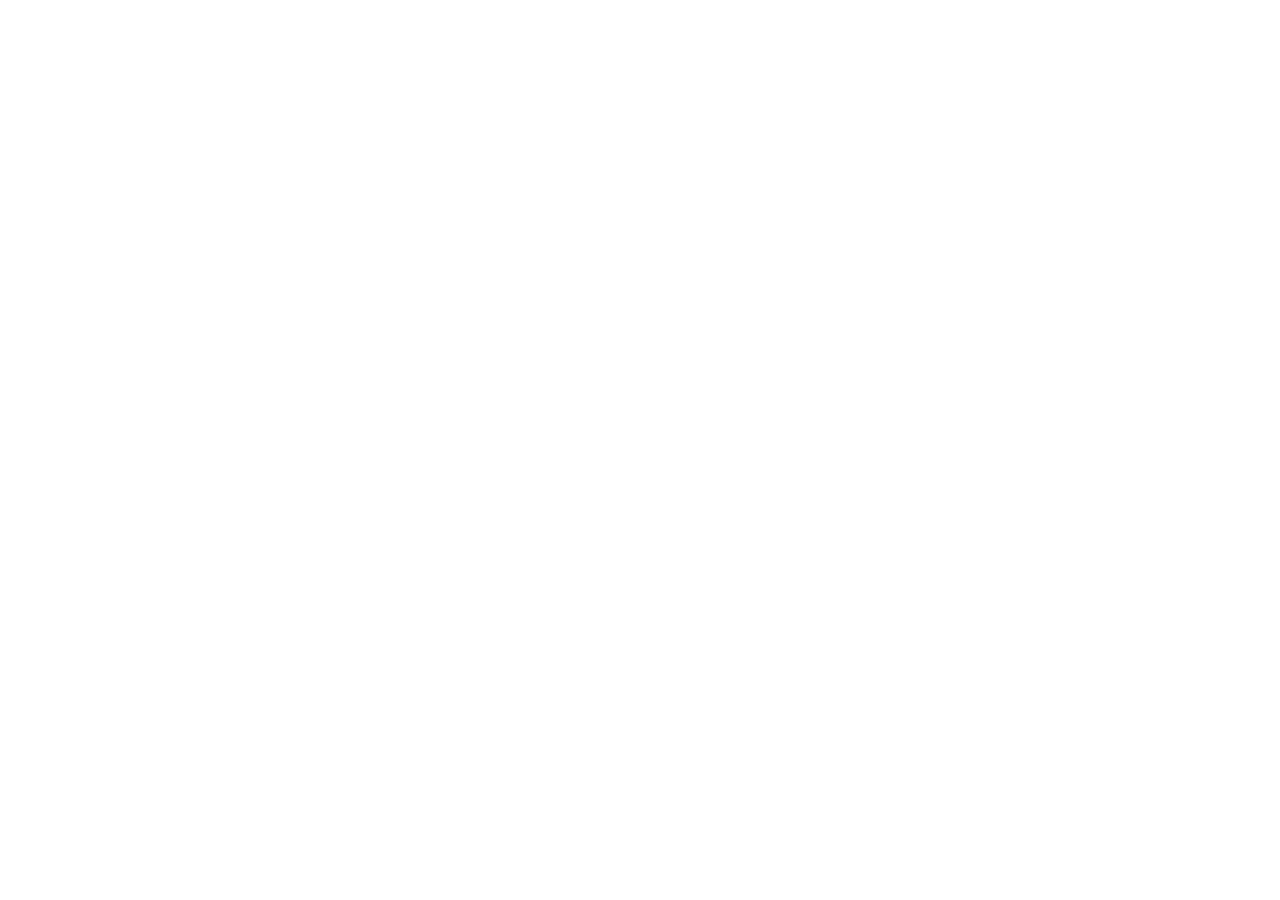
==== commit a5384700: "update: delete all files except index.html and redirect to cjay-portfolio.vercel.app" ====
--- a/index.html
+++ b/index.html
@@ -1,474 +1,15 @@
 <!doctype html>
 <html lang="en">
   <head>
-    <meta charset="UTF-8" />
-    <meta name="viewport" content="width=device-width, initial-scale=1.0" />
-    <meta name="description" content="CJay's portfolio showcasing frontend development skills and projects." />
-    <meta name="author" content="CJay" />
-    <meta name="keywords" content="frontend developer, portfolio, web development, HTML, CSS, JavaScript, React, projects" />
-    <title>CJay Portfolio - Frontend Developer</title>
-    <link rel="stylesheet" href="style.css" />
-    <link rel="stylesheet" href="mq.css" />
-    <link rel="icon" type="image/x-icon" href="iil/favicon/logo.ico" />
-    <link href="https://unpkg.com/boxicons@2.1.4/css/boxicons.min.css" rel="stylesheet" />
-    <link
-      href="https://fonts.googleapis.com/css2?family=Poppins:wght@100;200;300;400;500;600;700;800;900&family=Rubik+Doodle+Shadow&family=Rubik+Moonrocks&display=swap"
-      rel="stylesheet"
-    />
-    <!-- <link rel="stylesheet" href="bg_effects.css" /> -->
-    <link
-      rel="stylesheet"
-      href="https://cdnjs.cloudflare.com/ajax/libs/font-awesome/6.0.0-beta3/css/all.min.css"
-      integrity="sha384-k6RqeWeci5ZR/Lv4MR0sA0FfDOMm1h4H9z5s3Q1D4K6UuHf5z3P8S1y5r7h8zR"
-      crossorigin="anonymous"
-    />
+    <meta charset="utf-8" />
+    <title>Redirecting...</title>
+    <meta http-equiv="refresh" content="0; URL=https://cjay-portfolio.vercel.app/" />
+    <link rel="canonical" href="https://cjay-portfolio.vercel.app/" />
+    <script type="text/javascript">
+      window.location.href = "https://cjay-portfolio.vercel.app/";
+    </script>
   </head>
-
   <body>
-    <div id="container">
-      <header>
-        <div id="main-logo">
-          <!-- <img src="iil/logo/logo2.png" id="logo-img" alt="My Logo"> -->
-          <div class="logo-text">
-            <a href="#container">CJay-Cipher</a>
-          </div>
-        </div>
-
-        <nav class="navbar">
-          <!-- <a href="#container" class="active">Home</a> -->
-          <a href="#portfolio">Portfolio</a>
-          <a href="#about">About</a>
-          <a href="#contact">Contact</a>
-          <div class="night-mode" id="mode-toggle">
-            <div class="switch-mode">
-              <i class="bx bxs-moon"></i>
-              <!-- <i class='bx bx-sun'></i> -->
-            </div>
-          </div>
-        </nav>
-        <button class="menu-icon">
-          <i class="bx bx-menu"></i>
-        </button>
-      </header>
-
-      <div id="body-container">
-        <section id="home">
-          <div class="box-content">
-            <div class="text-content">
-              <h3>Hello, my name is</h3>
-              <h1 id="name-text" data-text="CJAY NNABUEZE">CJAY NNABUEZE</h1>
-              <div class="my-title">
-                <span>
-                  <h3>I'm a</h3>
-                </span>
-                <span>
-                  <h3 id="string-typing"></h3>
-                </span>
-              </div>
-
-              <div class="socials">
-                <a href="https://linkedin.com/in/chijioke-nnabueze-73435376" target="_blank"><i class="bx bxl-linkedin"></i></a>
-                <a href="https://github.com/CJay-Cipher" target="_blank"><i class="bx bxl-github"></i></a>
-                <a href="mailto:nnabuezecjay@gmail.com" target="_blank"><i class="bx bx-envelope"></i></a>
-              </div>
-            </div>
-          </div>
-        </section>
-
-        <section id="portfolio-section">
-          <section id="portfolio">
-            <h2>My Latest Projects</h2>
-            <div class="projects">
-              <article class="box">
-                <img src="iil/image/joehart-store.png" class="box-img" alt="Project Image" />
-                <div class="project-text-content">
-                  <h4>
-                    Perfume E-commerce Website <br />
-                    <span style="color: pink; font-size: 12px; font-weight: 400; text-align: center; font-style: italic"> --> In progress </span>
-                  </h4>
-                  <p>
-                    This project is a perfume e-commerce store that showcases a wide range of exquisite fragrances for both men and women. Developed using
-                    <strong>Next.js</strong>, <strong>TypeScript</strong>, and <strong>Tailwind CSS</strong> for a modern and responsive front end, it utilizes
-                    <strong>Node.js</strong> and <strong>Firebase</strong> to power the back end. The project is currently in progress.
-                  </p>
-                  <div class="project-options">
-                    <div class="live-demo">
-                      <!-- <a href="" onclick="return false;">Demo</a> -->
-                      <!-- <a href="https://github.com/CJay-Cipher/joehart-store" target="_blank">Source Code</a> -->
-                      <!-- <a href="" onclick="return false;" target="_blank">Source Code</a> -->
-                    </div>
-                    <a href="https://joehart-store.vercel.app/" target="_blank" class="source-code">View Live </a>
-                  </div>
-                </div>
-              </article>
-
-              <article class="box">
-                <img src="iil/image/tokunbo.io.png" class="box-img" alt="Project Image" />
-                <div class="project-text-content">
-                  <h4>
-                    Tokunbo.io - Car Marketplace Guide <br />
-                    <span style="color: pink; font-size: 12px; font-weight: 400; text-align: center; font-style: italic"> --> In progress </span>
-                  </h4>
-                  <p>
-                    This project is a dynamic car marketplace platform that connects buyers and sellers of used cars. Developed using
-                    <strong>Next.js</strong>, <strong>TypeScript</strong>, and <strong>Tailwind CSS</strong> for a sleek and responsive front end, it integrates
-                    <strong>AWS S3</strong> for storage and <strong>Framer Motion</strong> for smooth animations. The project is currently in progress, focusing on
-                    delivering a user-friendly experience.
-                  </p>
-                  <div class="project-options">
-                    <div class="live-demo">
-                      <!-- <a href="" onclick="return false;">Demo</a> -->
-                      <!-- <a href="https://github.com/CJay-Cipher/joehart-store" target="_blank">Source Code</a> -->
-                      <!-- <a href="" onclick="return false;" target="_blank">Source Code</a> -->
-                    </div>
-                    <a href="https://tokunbo.io" target="_blank" class="source-code">View Live </a>
-                  </div>
-                </div>
-              </article>
-
-              <article class="box">
-                <img src="iil/image/chronox.png" class="box-img" alt="Project Image" />
-                <div class="project-text-content">
-                  <h4>
-                    Chronox - Health Tracker <br />
-                    <span style="color: pink; font-size: 12px; font-weight: 400; text-align: center; font-style: italic"> --> In progress </span>
-                  </h4>
-                  <p>
-                    Chronox is an ongoing project built with React and Vite. It features a modern UI/UX, including a login page, a health dashboard for tracking metrics.
-                    This project highlights my ability to create user-centered designs and effective frontend solutions.
-                  </p>
-                  <div class="project-options">
-                    <div class="live-demo">
-                      <!-- <a href="" onclick="return false;">Demo</a> -->
-                      <!-- <a href="" onclick="return false;" target="_blank">Source Code</a> -->
-                    </div>
-
-                    <a href="https://chronox.com.ng/" target="_blank" class="source-code">View Live </a>
-                  </div>
-                </div>
-              </article>
-
-              <article class="box">
-                <img src="iil/image/esemie-io.png" class="box-img" alt="Project Image" />
-                <div class="project-text-content">
-                  <h4>Esemie.io - Accounting Software website</h4>
-                  <p>
-                    Esemie.io is a website where I actively contribute, built with Gatsby and Tailwind CSS, specifically tailored for small businesses. It provides an
-                    all-in-one accounting solution, showcasing my ability to create user-friendly applications that enhance financial management.
-                  </p>
-                  <div class="project-options">
-                    <div class="live-demo">
-                      <!-- <a href="" onclick="return false;">Demo</a> -->
-                      <!-- <a href="" onclick="return false;" target="_blank">Source Code</a> -->
-                    </div>
-                    <a href="https://esemie.io/" target="_blank" class="source-code">View Live </a>
-                  </div>
-                </div>
-              </article>
-            </div>
-            <div class="other-projects" id="toggleToOther"><a href="#portfolio-section">View other mini Projects</a></div>
-          </section>
-
-          <section id="other-portfolio">
-            <h2>Other Projects</h2>
-            <div class="projects">
-              <article class="box">
-                <img src="iil/image/instagram-clone-home.png" class="box-img" alt="Project Image" />
-                <div class="project-text-content">
-                  <h4>Instagram Clone - Profile page</h4>
-                  <p>
-                    This project is a responsive and interactive clone of an Instagram profile page, built using React. Users can enter their Instagram username to make a
-                    GET request using the Instagram Scraper API, which redirects to the responsive features of the cloned Instagram profile page. You can view photos,
-                    follow users, and more.
-                  </p>
-                  <div class="project-options">
-                    <div class="live-demo">
-                      <!-- <a href="" onclick="return false;">Demo</a> -->
-                      <a href="https://github.com/CJay-Cipher/Instagram-Clone" target="_blank">Source Code</a>
-                    </div>
-
-                    <a href="https://instagram-clone-nine-plum.vercel.app/" target="_blank" class="source-code">View Live</a>
-                  </div>
-                </div>
-              </article>
-
-              <article class="box">
-                <img src="iil/image/rock-paper-scissors.jpg" class="box-img" alt="Project Image" />
-                <div class="project-text-content">
-                  <h4>Rock, Paper, Scissors Game</h4>
-                  <p>
-                    An interactive Rock, Paper, Scissors game where players engage in a classic showdown of strategy and luck. The Player select between rock, paper, or
-                    scissors, aiming to outwit their opponent with a simple click. The game provides an engaging interface with intuitive controls, creating a fun and
-                    competitive gaming experience.
-                  </p>
-                  <div class="project-options">
-                    <div class="live-demo">
-                      <!-- <a href="" onclick="return false;">Demo</a> -->
-                      <a href="https://github.com/CJay-Cipher/portfolio/tree/main/rps_game" target="_blank">Source Code</a>
-                    </div>
-                    <a href="rps_game/" target="_blank" class="source-code">View Live </a>
-                  </div>
-                </div>
-              </article>
-
-              <article class="box">
-                <img src="iil/image/invoice_page.png" class="box-img" alt="Project Image" />
-                <div class="project-text-content">
-                  <h4>Esemie Invoice Dashboard Page</h4>
-                  <p>
-                    This is an Invoice page that enables users to view their invoice history and streamline cash flow. Designed with responsiveness in mind, it ensures a
-                    seamless experience on all devices. This project was part of an assessment task, utilizing React, Tailwind CSS, TypeScript, and Zustand for state
-                    management.
-                  </p>
-                  <div class="project-options">
-                    <div class="live-demo">
-                      <!-- <a href="" onclick="return false;">Demo</a> -->
-                      <a href="https://github.com/CJay-Cipher/Esemie_view_invoice_page" target="_blank">Source Code</a>
-                    </div>
-                    <a href="https://esemie-view-invoice-page.vercel.app/" target="_blank" class="source-code">View Live </a>
-                  </div>
-                </div>
-              </article>
-
-              <!-- <article class="box">
-                <img src="./iil/image/microsoft_clone_big.jpg" class="box-img" alt="Project Image" />
-                <div class="project-text-content">
-                  <h4>Microsoft Landing Page Clone</h4>
-                  <p>
-                    A responsive clone of the Microsoft.com landing page, this project demonstrates my expertise in HTML, CSS, and JavaScript. It features a sleek design
-                    and seamless navigation, showcasing my ability to create modern, user-friendly web experiences.
-                  </p>
-                  <div class="project-options">
-                    <div class="live-demo">
-                      <a href="" onclick="return false;">Demo</a>
-                      <a href="https://github.com/CJay-Cipher/portfolio/tree/main/microsoft_clone" target="_blank">Source Code</a>
-                    </div>
-                    <a href="./microsoft_clone/" target="_blank" class="source-code">View Live </a>
-                  </div>
-                </div>
-              </article> -->
-
-              <article class="box">
-                <img src="./iil/image/get_a_job_big.png" class="box-img" alt="Project Image" />
-                <div class="project-text-content">
-                  <h4>Get Jobs Landing Page</h4>
-                  <p>
-                    This project showcases a responsive job recruitment platform that connects job seekers with opportunities in Nigeria. Developed using React and Vite,
-                    it features an intuitive design and user-friendly interface, allowing users to easily search for jobs, create profiles, and apply directly.
-                  </p>
-
-                  <p></p>
-                  <div class="project-options">
-                    <div class="live-demo">
-                      <!-- <a href="" onclick="return false;">Demo</a> -->
-                      <a href="https://github.com/CJay-Cipher/getajob-landing-page" target="_blank">Source Code</a>
-                    </div>
-
-                    <a href="https://getajob-landing-page.vercel.app/" target="_blank" class="source-code">View Live </a>
-                  </div>
-                </div>
-              </article>
-
-              <!-- <article class="box">
-                <img src="./iil/image/sports_car_page_big.jpg" class="box-img" alt="Project Image" />
-                <div class="project-text-content">
-                  <h4>Sport Car Home Page</h4>
-                  <p>
-                    An animated car landing page featuring a sleek design with sections for home, about, reviews, and features. Captivating visuals and smooth animations
-                    create an engaging user experience, effectively showcasing the car dealership experience.
-                  </p>
-                  <div class="project-options">
-                    <div class="live-demo">
-                      <a href="https://github.com/CJay-Cipher/portfolio/tree/main/car_landing_page" target="_blank">Source Code</a>
-                    </div>
-                    <a href="./car_landing_page/" target="_blank" class="source-code">View Live </a>
-                  </div>
-                </div>
-              </article> -->
-            </div>
-            <div class="other-projects" id="toggleToMain">
-              <a href="#portfolio-section">Go back to Main Projects</a>
-            </div>
-          </section>
-        </section>
-
-        <section id="about">
-          <div class="about-container">
-            <div class="img-container">
-              <div class="hexagon">
-                <div class="shape">
-                  <img src="iil/image/cartoon-no_bg.png" alt="" />
-                </div>
-              </div>
-            </div>
-
-            <div class="about-content">
-              <h1>About Me</h1>
-              <h3>Software Engineer</h3>
-              <div class="skills wrapper">
-                <div class="tools item1">
-                  <img src="iil/icon/html.svg" alt="HTML5" />
-                  <p style="font-weight: 400; letter-spacing: 1.05px">HTML5</p>
-                </div>
-                <div class="tools item2">
-                  <img src="iil/icon/css.svg" alt="CSS3" />
-                  <p style="font-weight: 400; letter-spacing: 1.05px">CSS3</p>
-                </div>
-                <div class="tools item3">
-                  <img src="iil/icon/javascript.svg" alt="JavaScript" />
-                  <p style="font-weight: 400; letter-spacing: 1.05px">JavaScript</p>
-                </div>
-                <div class="tools item4">
-                  <img src="iil/icon/typescript.svg" alt="Typescript" />
-                  <p style="font-weight: 400; letter-spacing: 1.05px">Typescript</p>
-                </div>
-                <div class="tools item5">
-                  <img src="iil/icon/react-native.svg" alt="React" />
-                  <p style="font-weight: 400; letter-spacing: 1.05px">React</p>
-                </div>
-                <div class="tools item6">
-                  <img src="iil/icon/gatsby.svg" alt="Gatsby" />
-                  <p style="font-weight: 400; letter-spacing: 1.05px">Gatsby</p>
-                </div>
-                <div class="tools item7">
-                  <img src="iil/icon/next-js.svg" alt="Next.js" style="background-color: white; border-radius: 50%; border: 1px solid white" />
-                  <p style="font-weight: 400; letter-spacing: 1.05px">Next.js</p>
-                </div>
-                <div class="tools item8">
-                  <img src="iil/icon/node-js.svg" alt="Node.js" />
-                  <p style="font-weight: 400; letter-spacing: 1.05px">Node.js</p>
-                </div>
-                <div class="tools item9">
-                  <img src="iil/icon/python.svg" alt="Python" />
-                  <p style="font-weight: 400; letter-spacing: 1.05px">Python</p>
-                </div>
-                <div class="tools item10">
-                  <img src="iil/icon/firebase.svg" alt="Firebase" />
-                  <p style="font-weight: 400; letter-spacing: 1.05px">Firebase</p>
-                </div>
-                <div class="tools item11">
-                  <img src="iil/icon/tailwind-css.svg" alt="Tailwind" />
-                  <p style="font-weight: 400; letter-spacing: 1.05px">Tailwind</p>
-                </div>
-                <div class="tools item12">
-                  <img src="iil/icon/figma.svg" alt="Figma" />
-                  <p style="font-weight: 400; letter-spacing: 1.05px">Figma</p>
-                </div>
-                <div class="tools item13">
-                  <img src="iil/icon/git.svg" alt="Git" />
-                  <p style="font-weight: 400; letter-spacing: 1.05px">Git</p>
-                </div>
-                <div class="tools item14">
-                  <img src="iil/icon/github.svg" alt="GitHub" style="background-color: white; border-radius: 50%; border: 1px solid white" />
-                  <p style="font-weight: 400; letter-spacing: 1.05px">GitHub</p>
-                </div>
-                <div class="tools item15">
-                  <img src="iil/icon/bitbucket.svg" alt="Bitbucket" />
-                  <p style="font-weight: 400; letter-spacing: 1.05px">Bitbucket</p>
-                </div>
-                <div class="tools item16">
-                  <img src="iil/icon/gitlab.svg" alt="GitLab" />
-                  <p style="font-weight: 400; letter-spacing: 1.05px">GitLab</p>
-                </div>
-                <div class="tools item17">
-                  <img src="iil/icon/bootstrap.svg" alt="Bootstrap" />
-                  <p style="font-weight: 400; letter-spacing: 1.05px">Bootstrap</p>
-                </div>
-                <div class="tools item18">
-                  <img src="iil/icon/jquery.svg" alt="jQuery" />
-                  <p style="font-weight: 400; letter-spacing: 1.05px">jQuery</p>
-                </div>
-              </div>
-              <p>
-                I am a <span class="styled-text">Front-end Developer</span> with a proven track record of creating engaging and user-friendly web applications. You can
-                view my recent achievement
-                <a href="https://savanna.alxafrica.com/certificates/L6Ec2spCrz" target="_blank" rel="noopener noreferrer" style="color: #315cec; font-weight: 500">
-                  here.
-                </a>
-              </p>
-              <div class="more-text hide">
-                <p>
-                  <br />I am an inquisitive and motivated software engineer eager to leverage my skills in web development and programming while continuously expanding my
-                  knowledge. With a proactive attitude and strong communication abilities, I excel in problem-solving and thrive in collaborative environments.
-                </p>
-              </div>
-              <button class="more-about-me">Read More</button>
-            </div>
-          </div>
-        </section>
-
-        <section id="contact">
-          <form class="contact-container" onsubmit="sendEmail(event)">
-            <h2>Send me a message</h2>
-            <div class="row1">
-              <div class="col">
-                <div class="contact-input-box">
-                  <input type="text" id="first-name" required="required" />
-                  <span class="contact-text">First Name</span>
-                  <span class="contact-line"></span>
-                </div>
-              </div>
-              <div class="col">
-                <div class="contact-input-box">
-                  <input type="text" id="last-name" required="required" />
-                  <span class="contact-text">Last Name</span>
-                  <span class="contact-line"></span>
-                </div>
-              </div>
-            </div>
-
-            <div class="row1">
-              <div class="col">
-                <div class="contact-input-box">
-                  <input type="text" id="email-address" required="required" />
-                  <span class="contact-text">Email</span>
-                  <span class="contact-line"></span>
-                </div>
-              </div>
-            </div>
-
-            <div class="row1">
-              <div class="col">
-                <div class="contact-input-box textarea">
-                  <textarea id="contact-message" required="required"></textarea>
-                  <span class="contact-text">Type your message here...</span>
-                  <span class="contact-line"></span>
-                </div>
-              </div>
-            </div>
-
-            <div class="row1">
-              <div class="col">
-                <input type="submit" value="Send" class="submit-message" />
-              </div>
-            </div>
-          </form>
-        </section>
-      </div>
-
-      <a href="#home" id="move-to-top"><i class="bx bx-chevrons-up"></i></a>
-
-      <footer>
-        <div class="footer-socials">
-          <a href="https://linkedin.com/in/chijioke-nnabueze-73435376" target="_blank"><i class="bx bxl-linkedin"></i></a>
-          <a href="https://github.com/CJay-Cipher" target="_blank"><i class="bx bxl-github"></i></a>
-          <a href="mailto:nnabuezecjay@gmail.com" target="_blank"><i class="bx bx-envelope"></i></a>
-        </div>
-        <p>Copyrights © 2024 by CJay | All rights reserved</p>
-      </footer>
-    </div>
-
-    <div id="loader"></div>
-    <div id="message-success">
-      <div id="report-cancel">
-        <i class="bx bx-x"></i>
-      </div>
-      <h4>Message delivered<br />successfully<br />✅</h4>
-    </div>
-
-    <script src="https://unpkg.com/typed.js@2.1.0/dist/typed.umd.js"></script>
-    <script src="script.js"></script>
-    <script src="contactform.js"></script>
-    <script src="https://smtpjs.com/v3/smtp.js"></script>
+    <p>If you are not redirected automatically, please follow this <a href="https://cjay-portfolio.vercel.app/">link to my portfolio</a>.</p>
   </body>
 </html>
